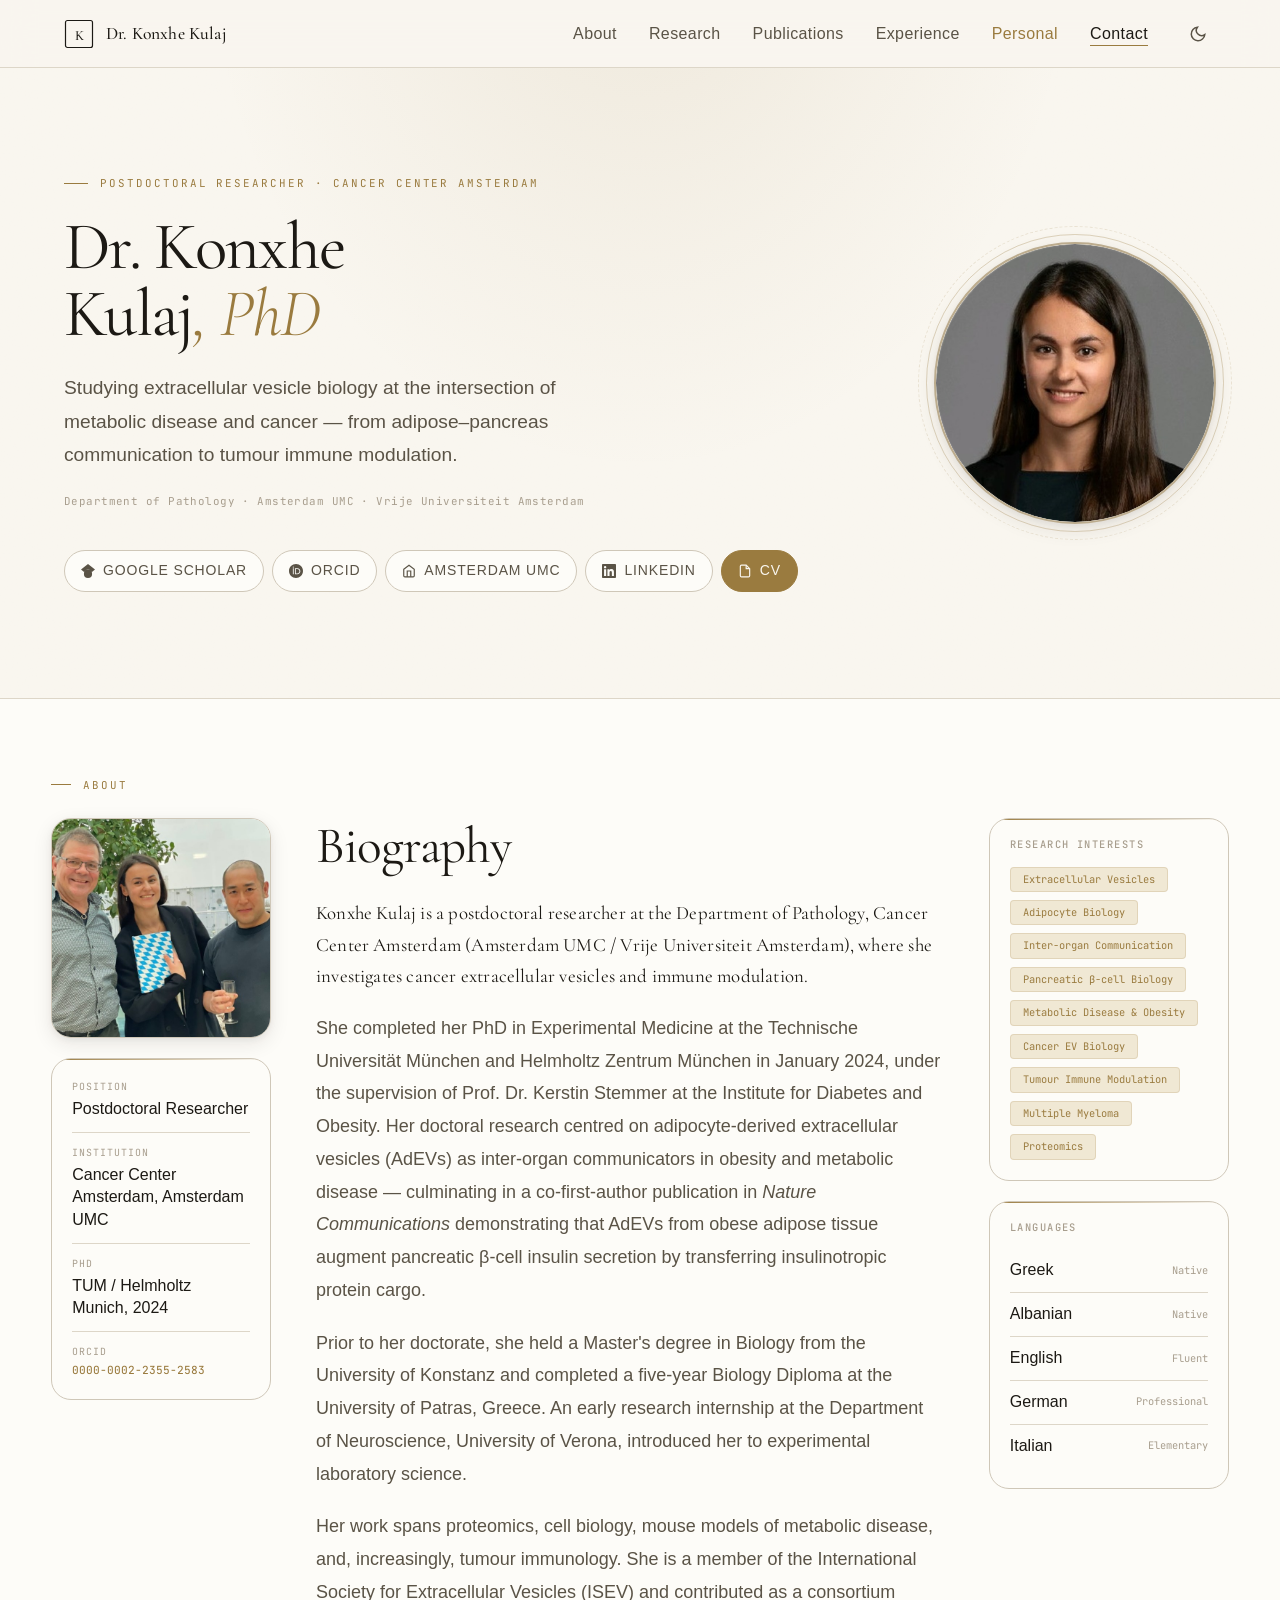
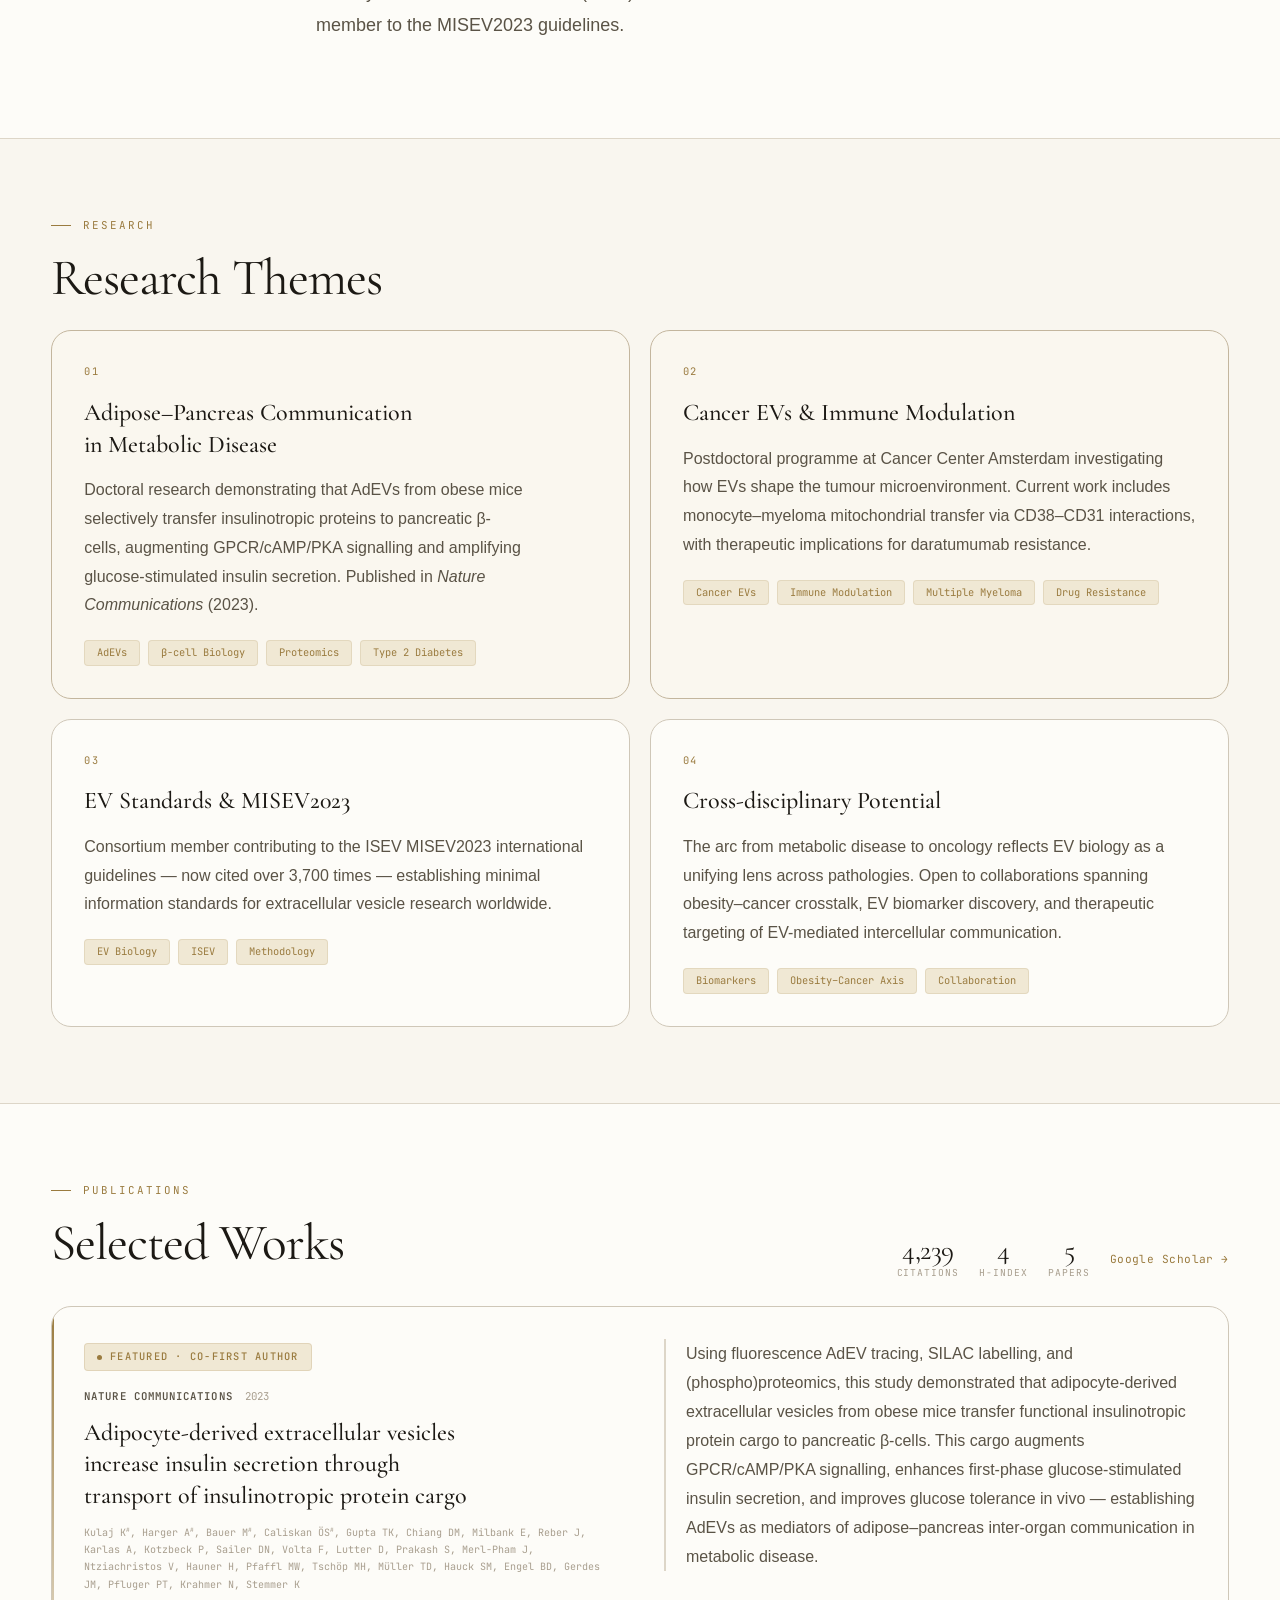
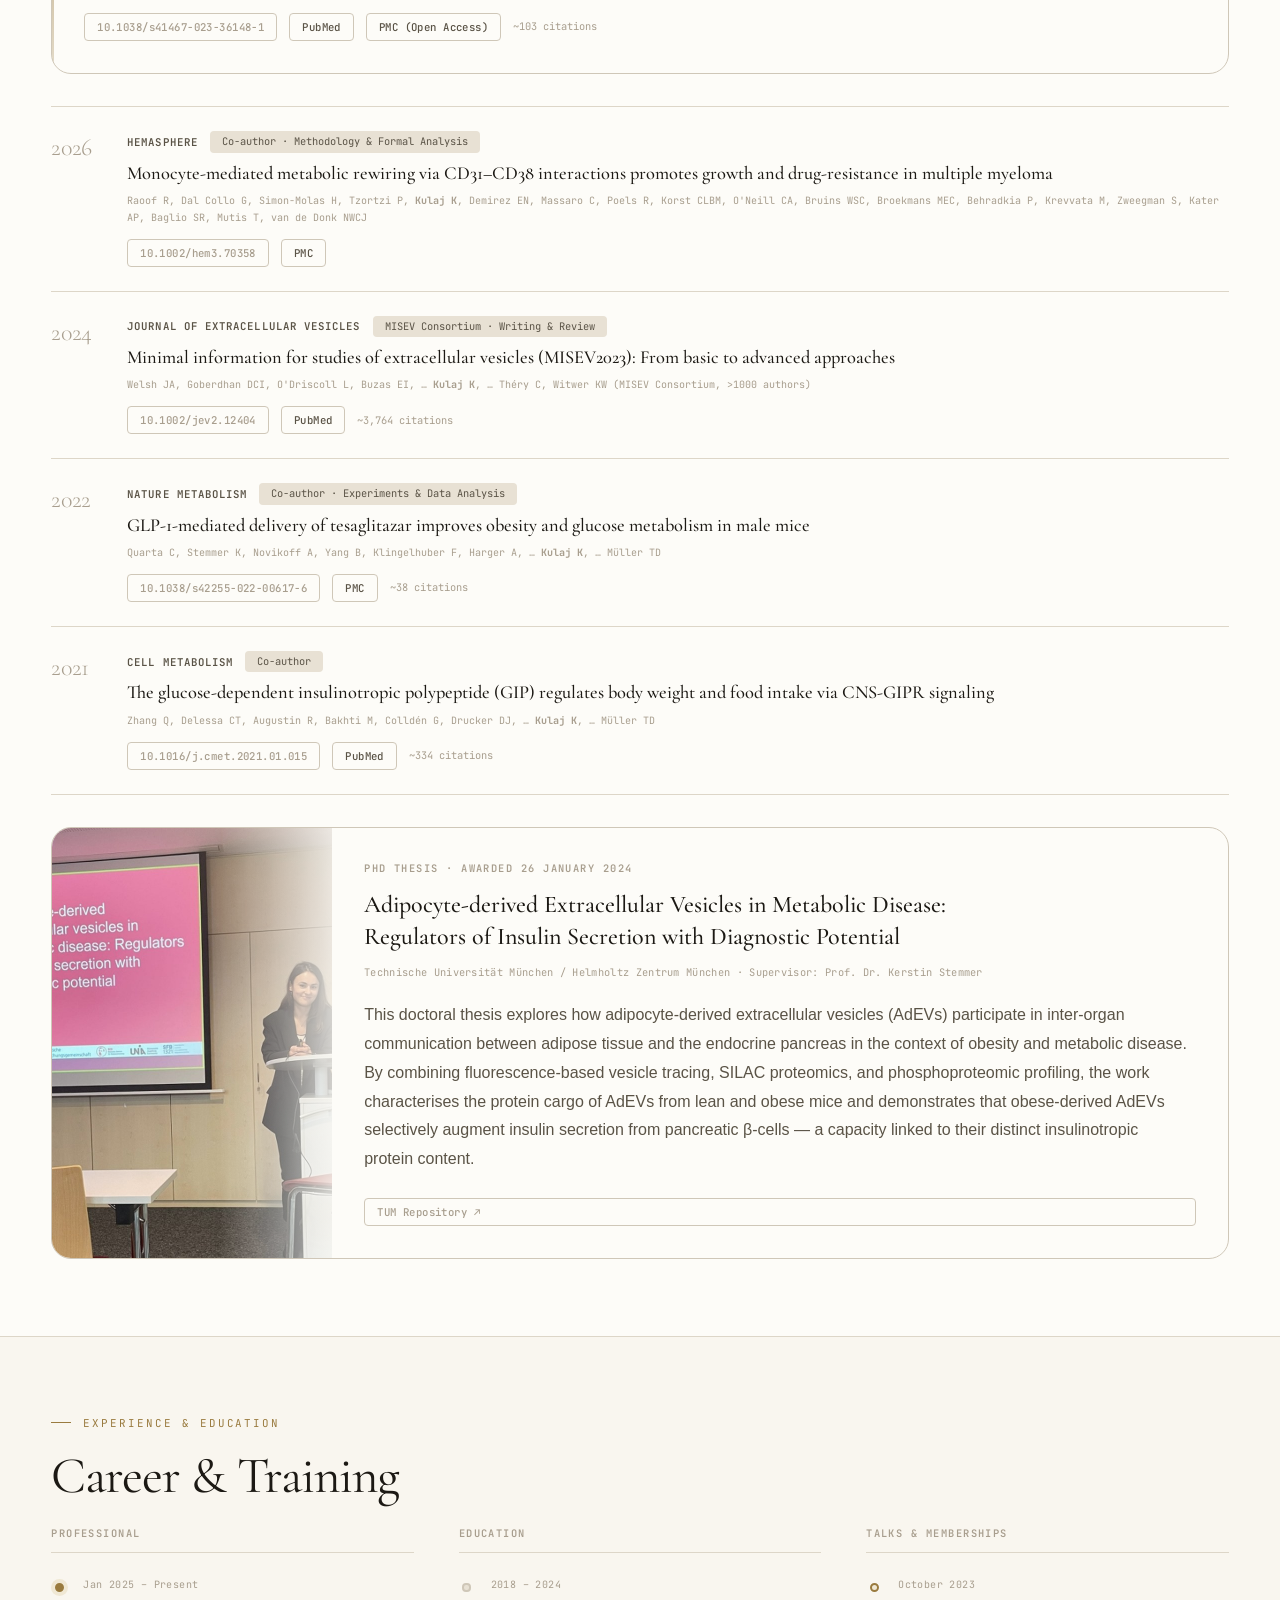
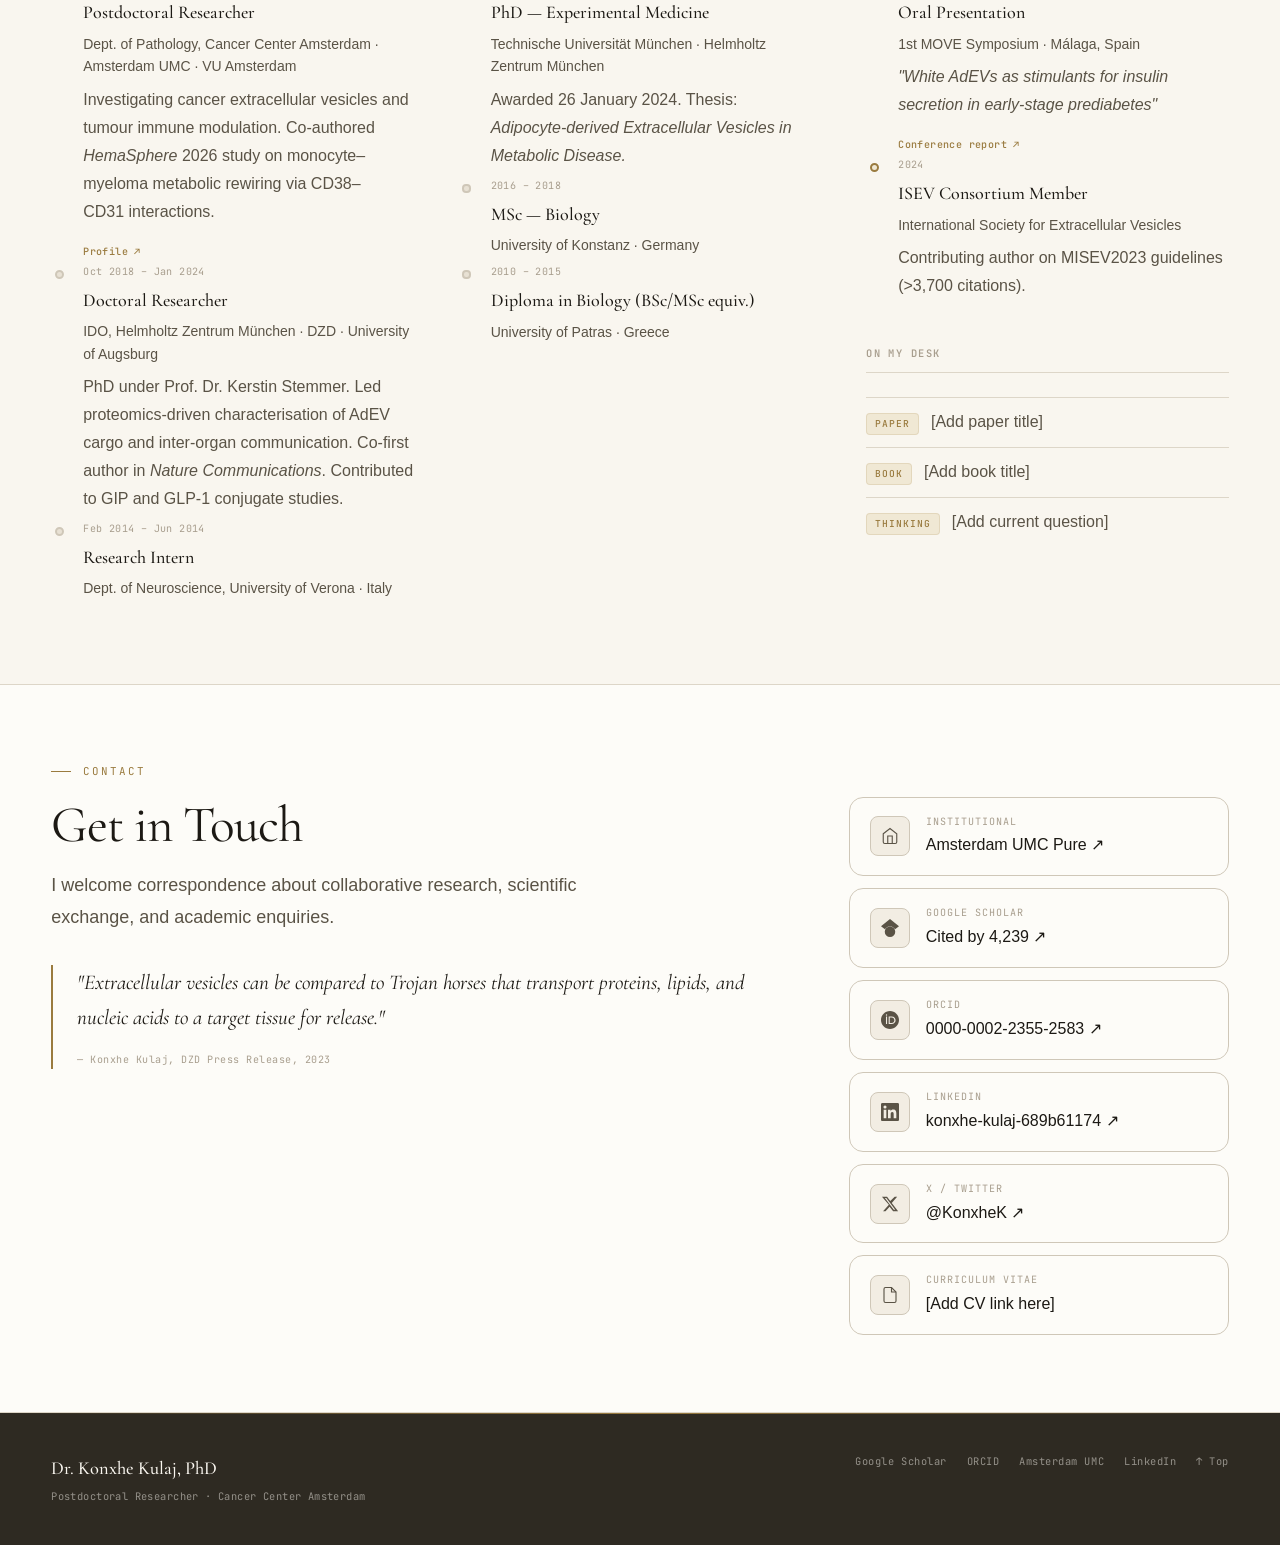
==== index.html @ 5bc97610 "feat: add personal page — photo mosaic, interests, nav link" ====
<!DOCTYPE html>
<html lang="en" data-theme="light">
<head>
  <meta charset="UTF-8" />
  <meta name="viewport" content="width=device-width, initial-scale=1.0" />
  <title>Dr. Konxhe Kulaj, PhD — Postdoctoral Researcher, Cancer Center Amsterdam</title>
  <meta name="description" content="Dr. Konxhe Kulaj is a postdoctoral researcher at Cancer Center Amsterdam (Amsterdam UMC) specialising in extracellular vesicle biology, metabolic disease, and cancer immunology." />
  <meta property="og:title" content="Dr. Konxhe Kulaj, PhD" />
  <meta property="og:description" content="Postdoctoral Researcher at Cancer Center Amsterdam · Extracellular Vesicles · Metabolic Disease · Cancer Immunology" />
  <meta property="og:type" content="website" />
  <meta name="author" content="Konxhe Kulaj" />

  <link rel="preconnect" href="https://fonts.googleapis.com" />
  <link rel="preconnect" href="https://fonts.gstatic.com" crossorigin />
  <link href="https://fonts.googleapis.com/css2?family=Cormorant+Garamond:ital,wght@0,300;0,400;0,500;0,600;1,300;1,400;1,500&family=JetBrains+Mono:wght@300;400;500&display=swap" rel="stylesheet" />
  <link href="https://api.fontshare.com/v2/css?f[]=switzer@300,400,450,500,600&display=swap" rel="stylesheet" />

  <script type="application/ld+json">
  {
    "@context": "https://schema.org",
    "@type": "Person",
    "name": "Konxhe Kulaj",
    "honorificPrefix": "Dr.",
    "honorificSuffix": "PhD",
    "jobTitle": "Postdoctoral Researcher",
    "worksFor": { "@type": "Organization", "name": "Cancer Center Amsterdam, Amsterdam UMC" },
    "alumniOf": [
      {"@type": "EducationalOrganization", "name": "Technische Universität München"},
      {"@type": "EducationalOrganization", "name": "University of Konstanz"},
      {"@type": "EducationalOrganization", "name": "University of Patras"}
    ],
    "sameAs": [
      "https://orcid.org/0000-0002-2355-2583",
      "https://scholar.google.com/citations?user=rQQsSL4AAAAJ",
      "https://www.linkedin.com/in/konxhe-kulaj-689b61174/",
      "https://pure.amsterdamumc.nl/en/persons/konxhe-kulaj/"
    ]
  }
  </script>
  <link rel="stylesheet" href="style.css" />
</head>
<body>

  <!-- NAV -->
  <header class="site-header" id="site-header">
    <div class="header-inner">
      <a href="#top" class="site-logo" aria-label="Dr. Konxhe Kulaj — home">
        <svg width="30" height="30" viewBox="0 0 30 30" fill="none" aria-hidden="true">
          <rect x="1.5" y="1.5" width="27" height="27" rx="2" stroke="currentColor" stroke-width="1.2"/>
          <text x="15" y="21" text-anchor="middle" font-family="Cormorant Garamond,Georgia,serif" font-size="14" font-weight="500" fill="currentColor">K</text>
        </svg>
        <span class="logo-text">Dr. Konxhe Kulaj</span>
      </a>
      <nav class="site-nav" aria-label="Main navigation">
        <ul role="list">
          <li><a href="#about">About</a></li>
          <li><a href="#research">Research</a></li>
          <li><a href="#publications">Publications</a></li>
          <li><a href="#experience">Experience</a></li>
          <li><a href="personal.html" class="nav-personal">Personal</a></li>
          <li><a href="#contact">Contact</a></li>
        </ul>
      </nav>
      <div class="header-actions">
        <button class="theme-toggle" data-theme-toggle aria-label="Switch to dark mode">
          <svg width="17" height="17" viewBox="0 0 24 24" fill="none" stroke="currentColor" stroke-width="2" aria-hidden="true"><path d="M21 12.79A9 9 0 1 1 11.21 3 7 7 0 0 0 21 12.79z"/></svg>
        </button>
        <button class="mobile-menu-toggle" aria-label="Open menu" aria-expanded="false" aria-controls="mobile-nav" id="menu-btn">
          <span></span><span></span><span></span>
        </button>
      </div>
    </div>
    <div class="mobile-nav" id="mobile-nav" hidden>
      <ul role="list">
        <li><a href="#about">About</a></li>
        <li><a href="#research">Research</a></li>
        <li><a href="#publications">Publications</a></li>
        <li><a href="#experience">Experience</a></li>
        <li><a href="personal.html">Personal</a></li>
        <li><a href="#contact">Contact</a></li>
      </ul>
    </div>
  </header>

  <main id="top">

    <!-- ═══ HERO ═══ -->
    <section class="hero" aria-labelledby="hero-name">
      <div class="hero-inner">
        <div class="hero-left">
          <p class="hero-eyebrow">Postdoctoral Researcher · Cancer Center Amsterdam</p>
          <h1 class="hero-name" id="hero-name">Dr. Konxhe<br>Kulaj<span class="hero-phd">, PhD</span></h1>
          <p class="hero-statement">Studying extracellular vesicle biology at the intersection of metabolic disease and cancer — from adipose–pancreas communication to tumour immune modulation.</p>
          <p class="hero-affil">Department of Pathology · Amsterdam UMC · Vrije Universiteit Amsterdam</p>
          <div class="hero-links">
            <a href="https://scholar.google.com/citations?user=rQQsSL4AAAAJ&hl=en" target="_blank" rel="noopener" class="hero-link">
              <svg width="14" height="14" viewBox="0 0 24 24" fill="currentColor" aria-hidden="true"><path d="M5.242 13.769L0 9.5 12 0l12 9.5-5.242 4.269C17.548 11.249 14.978 9.5 12 9.5c-2.977 0-5.548 1.748-6.758 4.269zM12 10a7 7 0 1 0 0 14 7 7 0 0 0 0-14z"/></svg>
              Google Scholar
            </a>
            <a href="https://orcid.org/0000-0002-2355-2583" target="_blank" rel="noopener" class="hero-link">
              <svg width="14" height="14" viewBox="0 0 24 24" fill="currentColor" aria-hidden="true"><path d="M12 0C5.372 0 0 5.372 0 12s5.372 12 12 12 12-5.372 12-12S18.628 0 12 0zM7.369 4.378c.525 0 .947.431.947.947s-.422.947-.947.947a.95.95 0 0 1-.947-.947c0-.525.422-.947.947-.947zm-.722 3.038h1.444v10.041H6.647V7.416zm3.562 0h3.9c3.712 0 5.344 2.653 5.344 5.025 0 2.578-2.016 5.016-5.325 5.016h-3.919V7.416zm1.444 1.303v7.444h2.297c3.272 0 3.872-2.484 3.872-3.722 0-2.016-1.266-3.722-3.872-3.722h-2.297z"/></svg>
              ORCID
            </a>
            <a href="https://pure.amsterdamumc.nl/en/persons/konxhe-kulaj/" target="_blank" rel="noopener" class="hero-link">
              <svg width="14" height="14" viewBox="0 0 24 24" fill="none" stroke="currentColor" stroke-width="2" aria-hidden="true"><path d="M3 9l9-7 9 7v11a2 2 0 0 1-2 2H5a2 2 0 0 1-2-2z"/><polyline points="9,22 9,12 15,12 15,22"/></svg>
              Amsterdam UMC
            </a>
            <a href="https://www.linkedin.com/in/konxhe-kulaj-689b61174/" target="_blank" rel="noopener" class="hero-link">
              <svg width="14" height="14" viewBox="0 0 24 24" fill="currentColor" aria-hidden="true"><path d="M20.447 20.452h-3.554v-5.569c0-1.328-.027-3.037-1.852-3.037-1.853 0-2.136 1.445-2.136 2.939v5.667H9.351V9h3.414v1.561h.046c.477-.9 1.637-1.85 3.37-1.85 3.601 0 4.267 2.37 4.267 5.455v6.286zM5.337 7.433a2.062 2.062 0 0 1-2.063-2.065 2.064 2.064 0 1 1 2.063 2.065zm1.782 13.019H3.555V9h3.564v11.452zM22.225 0H1.771C.792 0 0 .774 0 1.729v20.542C0 23.227.792 24 1.771 24h20.451C23.2 24 24 23.227 24 22.271V1.729C24 .774 23.2 0 22.222 0h.003z"/></svg>
              LinkedIn
            </a>
            <a href="#contact" class="hero-link hero-link--cv">
              <svg width="14" height="14" viewBox="0 0 24 24" fill="none" stroke="currentColor" stroke-width="2" aria-hidden="true"><path d="M14 2H6a2 2 0 0 0-2 2v16a2 2 0 0 0 2 2h12a2 2 0 0 0 2-2V8z"/><polyline points="14,2 14,8 20,8"/></svg>
              CV
            </a>
          </div>
        </div>

        <div class="hero-right" aria-hidden="true">
          <div class="portrait-ring">
            <div class="portrait-circle">
              <img src="portrait-circle.png" alt="Dr. Konxhe Kulaj, PhD" loading="eager" />
            </div>
          </div>
        </div>
      </div>
    </section>

    <!-- ═══ ABOUT ═══ -->
    <section class="section section--alt" id="about" aria-labelledby="about-h">
      <div class="wide-container">
        <div class="section-label">About</div>
        <div class="about-layout">

          <!-- Left: portrait moment + quick facts -->
          <div class="about-aside">
            <figure class="about-photo">
              <img src="photo-celebration.jpg" alt="Dr. Konxhe Kulaj at her PhD defence celebration, TUM, January 2024" loading="lazy" />
              <figcaption>PhD defence · TUM · January 2024</figcaption>
            </figure>
            <div class="quick-facts">
              <div class="qf-row">
                <span class="qf-label">Position</span>
                <span class="qf-val">Postdoctoral Researcher</span>
              </div>
              <div class="qf-row">
                <span class="qf-label">Institution</span>
                <span class="qf-val">Cancer Center Amsterdam, Amsterdam UMC</span>
              </div>
              <div class="qf-row">
                <span class="qf-label">PhD</span>
                <span class="qf-val">TUM / Helmholtz Munich, 2024</span>
              </div>
              <div class="qf-row">
                <span class="qf-label">ORCID</span>
                <a class="qf-val qf-link" href="https://orcid.org/0000-0002-2355-2583" target="_blank" rel="noopener">0000-0002-2355-2583</a>
              </div>
            </div>
          </div>

          <!-- Centre: biography -->
          <div class="about-bio">
            <h2 class="section-title" id="about-h">Biography</h2>
            <p class="about-lead">Konxhe Kulaj is a postdoctoral researcher at the Department of Pathology, Cancer Center Amsterdam (Amsterdam UMC / Vrije Universiteit Amsterdam), where she investigates cancer extracellular vesicles and immune modulation.</p>
            <p>She completed her PhD in Experimental Medicine at the Technische Universität München and Helmholtz Zentrum München in January 2024, under the supervision of Prof. Dr. Kerstin Stemmer at the Institute for Diabetes and Obesity. Her doctoral research centred on adipocyte-derived extracellular vesicles (AdEVs) as inter-organ communicators in obesity and metabolic disease — culminating in a co-first-author publication in <em>Nature Communications</em> demonstrating that AdEVs from obese adipose tissue augment pancreatic β-cell insulin secretion by transferring insulinotropic protein cargo.</p>
            <p>Prior to her doctorate, she held a Master's degree in Biology from the University of Konstanz and completed a five-year Biology Diploma at the University of Patras, Greece. An early research internship at the Department of Neuroscience, University of Verona, introduced her to experimental laboratory science.</p>
            <p>Her work spans proteomics, cell biology, mouse models of metabolic disease, and, increasingly, tumour immunology. She is a member of the International Society for Extracellular Vesicles (ISEV) and contributed as a consortium member to the MISEV2023 guidelines.</p>
          </div>

          <!-- Right: keywords + affiliations -->
          <div class="about-meta">
            <div class="sidebar-card">
              <h3>Research Interests</h3>
              <ul class="keyword-list" role="list">
                <li>Extracellular Vesicles</li>
                <li>Adipocyte Biology</li>
                <li>Inter-organ Communication</li>
                <li>Pancreatic β-cell Biology</li>
                <li>Metabolic Disease &amp; Obesity</li>
                <li>Cancer EV Biology</li>
                <li>Tumour Immune Modulation</li>
                <li>Multiple Myeloma</li>
                <li>Proteomics</li>
              </ul>
            </div>
            <div class="sidebar-card">
              <h3>Languages</h3>
              <ul class="lang-list" role="list">
                <li><span>Greek</span><span class="lang-level">Native</span></li>
                <li><span>Albanian</span><span class="lang-level">Native</span></li>
                <li><span>English</span><span class="lang-level">Fluent</span></li>
                <li><span>German</span><span class="lang-level">Professional</span></li>
                <li><span>Italian</span><span class="lang-level">Elementary</span></li>
              </ul>
            </div>
          </div>

        </div>
      </div>
    </section>

    <!-- ═══ RESEARCH ═══ -->
    <section class="section" id="research" aria-labelledby="research-h">
      <div class="wide-container">
        <div class="section-label">Research</div>
        <h2 class="section-title" id="research-h">Research Themes</h2>
        <div class="research-grid">
          <article class="research-card research-card--featured">
            <div class="research-card__num">01</div>
            <h3 class="research-card__title">Adipose–Pancreas Communication in Metabolic Disease</h3>
            <p class="research-card__body">Doctoral research demonstrating that AdEVs from obese mice selectively transfer insulinotropic proteins to pancreatic β-cells, augmenting GPCR/cAMP/PKA signalling and amplifying glucose-stimulated insulin secretion. Published in <em>Nature Communications</em> (2023).</p>
            <div class="research-card__tags"><span>AdEVs</span><span>β-cell Biology</span><span>Proteomics</span><span>Type 2 Diabetes</span></div>
          </article>
          <article class="research-card research-card--featured">
            <div class="research-card__num">02</div>
            <h3 class="research-card__title">Cancer EVs &amp; Immune Modulation</h3>
            <p class="research-card__body">Postdoctoral programme at Cancer Center Amsterdam investigating how EVs shape the tumour microenvironment. Current work includes monocyte–myeloma mitochondrial transfer via CD38–CD31 interactions, with therapeutic implications for daratumumab resistance.</p>
            <div class="research-card__tags"><span>Cancer EVs</span><span>Immune Modulation</span><span>Multiple Myeloma</span><span>Drug Resistance</span></div>
          </article>
          <article class="research-card">
            <div class="research-card__num">03</div>
            <h3 class="research-card__title">EV Standards &amp; MISEV2023</h3>
            <p class="research-card__body">Consortium member contributing to the ISEV MISEV2023 international guidelines — now cited over 3,700 times — establishing minimal information standards for extracellular vesicle research worldwide.</p>
            <div class="research-card__tags"><span>EV Biology</span><span>ISEV</span><span>Methodology</span></div>
          </article>
          <article class="research-card">
            <div class="research-card__num">04</div>
            <h3 class="research-card__title">Cross-disciplinary Potential</h3>
            <p class="research-card__body">The arc from metabolic disease to oncology reflects EV biology as a unifying lens across pathologies. Open to collaborations spanning obesity–cancer crosstalk, EV biomarker discovery, and therapeutic targeting of EV-mediated intercellular communication.</p>
            <div class="research-card__tags"><span>Biomarkers</span><span>Obesity–Cancer Axis</span><span>Collaboration</span></div>
          </article>
        </div>
      </div>
    </section>

    <!-- ═══ PUBLICATIONS ═══ -->
    <section class="section section--alt" id="publications" aria-labelledby="pub-h">
      <div class="wide-container">
        <div class="section-label">Publications</div>
        <div class="pub-header">
          <h2 class="section-title" id="pub-h">Selected Works</h2>
          <div class="pub-metrics-inline">
            <div class="pmi"><span class="pmi-num">4,239</span><span class="pmi-label">Citations</span></div>
            <div class="pmi"><span class="pmi-num">4</span><span class="pmi-label">h-index</span></div>
            <div class="pmi"><span class="pmi-num">5</span><span class="pmi-label">Papers</span></div>
            <a href="https://scholar.google.com/citations?user=rQQsSL4AAAAJ&hl=en" target="_blank" rel="noopener" class="pmi-link">Google Scholar →</a>
          </div>
        </div>

        <!-- Featured -->
        <div class="pub-featured">
          <div class="pub-featured__left">
            <div class="pub-featured__badge">Featured · Co-first Author</div>
            <div class="pub-featured__meta"><span class="pub-journal">Nature Communications</span><span class="pub-year">2023</span></div>
            <h3 class="pub-featured__title">Adipocyte-derived extracellular vesicles increase insulin secretion through transport of insulinotropic protein cargo</h3>
            <p class="pub-featured__authors">Kulaj K<sup>#</sup>, Harger A<sup>#</sup>, Bauer M<sup>#</sup>, Caliskan ÖS<sup>#</sup>, Gupta TK, Chiang DM, Milbank E, Reber J, Karlas A, Kotzbeck P, Sailer DN, Volta F, Lutter D, Prakash S, Merl-Pham J, Ntziachristos V, Hauner H, Pfaffl MW, Tschöp MH, Müller TD, Hauck SM, Engel BD, Gerdes JM, Pfluger PT, Krahmer N, Stemmer K</p>
            <div class="pub-featured__links">
              <a href="https://doi.org/10.1038/s41467-023-36148-1" target="_blank" rel="noopener" class="pub-link pub-link--doi">10.1038/s41467-023-36148-1</a>
              <a href="https://pubmed.ncbi.nlm.nih.gov/36759608/" target="_blank" rel="noopener" class="pub-link">PubMed</a>
              <a href="https://pmc.ncbi.nlm.nih.gov/articles/PMC9911726/" target="_blank" rel="noopener" class="pub-link">PMC (Open Access)</a>
              <span class="pub-cite">~103 citations</span>
            </div>
          </div>
          <div class="pub-featured__right">
            <p class="pub-featured__abstract">Using fluorescence AdEV tracing, SILAC labelling, and (phospho)proteomics, this study demonstrated that adipocyte-derived extracellular vesicles from obese mice transfer functional insulinotropic protein cargo to pancreatic β-cells. This cargo augments GPCR/cAMP/PKA signalling, enhances first-phase glucose-stimulated insulin secretion, and improves glucose tolerance in vivo — establishing AdEVs as mediators of adipose–pancreas inter-organ communication in metabolic disease.</p>
          </div>
        </div>

        <!-- Publication list — compact 2-col table style -->
        <div class="pub-table">

          <div class="pub-row">
            <div class="pub-row__year">2026</div>
            <div class="pub-row__body">
              <div class="pub-row__meta"><span class="pub-journal">HemaSphere</span><span class="pub-role">Co-author · Methodology &amp; Formal Analysis</span></div>
              <h4 class="pub-row__title">Monocyte-mediated metabolic rewiring via CD31–CD38 interactions promotes growth and drug-resistance in multiple myeloma</h4>
              <p class="pub-row__authors">Raoof R, Dal Collo G, Simon-Molas H, Tzortzi P, <strong>Kulaj K</strong>, Demirez EN, Massaro C, Poels R, Korst CLBM, O'Neill CA, Bruins WSC, Broekmans MEC, Behradkia P, Krevvata M, Zweegman S, Kater AP, Baglio SR, Mutis T, van de Donk NWCJ</p>
              <div class="pub-row__links">
                <a href="https://doi.org/10.1002/hem3.70358" target="_blank" rel="noopener" class="pub-link pub-link--doi">10.1002/hem3.70358</a>
                <a href="https://pmc.ncbi.nlm.nih.gov/articles/PMC13084703/" target="_blank" rel="noopener" class="pub-link">PMC</a>
              </div>
            </div>
          </div>

          <div class="pub-row">
            <div class="pub-row__year">2024</div>
            <div class="pub-row__body">
              <div class="pub-row__meta"><span class="pub-journal">Journal of Extracellular Vesicles</span><span class="pub-role">MISEV Consortium · Writing &amp; Review</span></div>
              <h4 class="pub-row__title">Minimal information for studies of extracellular vesicles (MISEV2023): From basic to advanced approaches</h4>
              <p class="pub-row__authors">Welsh JA, Goberdhan DCI, O'Driscoll L, Buzas EI, … <strong>Kulaj K</strong>, … Théry C, Witwer KW (MISEV Consortium, >1000 authors)</p>
              <div class="pub-row__links">
                <a href="https://doi.org/10.1002/jev2.12404" target="_blank" rel="noopener" class="pub-link pub-link--doi">10.1002/jev2.12404</a>
                <a href="https://pubmed.ncbi.nlm.nih.gov/38326288/" target="_blank" rel="noopener" class="pub-link">PubMed</a>
                <span class="pub-cite">~3,764 citations</span>
              </div>
            </div>
          </div>

          <div class="pub-row">
            <div class="pub-row__year">2022</div>
            <div class="pub-row__body">
              <div class="pub-row__meta"><span class="pub-journal">Nature Metabolism</span><span class="pub-role">Co-author · Experiments &amp; Data Analysis</span></div>
              <h4 class="pub-row__title">GLP-1-mediated delivery of tesaglitazar improves obesity and glucose metabolism in male mice</h4>
              <p class="pub-row__authors">Quarta C, Stemmer K, Novikoff A, Yang B, Klingelhuber F, Harger A, … <strong>Kulaj K</strong>, … Müller TD</p>
              <div class="pub-row__links">
                <a href="https://doi.org/10.1038/s42255-022-00617-6" target="_blank" rel="noopener" class="pub-link pub-link--doi">10.1038/s42255-022-00617-6</a>
                <a href="https://pmc.ncbi.nlm.nih.gov/articles/PMC9398908/" target="_blank" rel="noopener" class="pub-link">PMC</a>
                <span class="pub-cite">~38 citations</span>
              </div>
            </div>
          </div>

          <div class="pub-row">
            <div class="pub-row__year">2021</div>
            <div class="pub-row__body">
              <div class="pub-row__meta"><span class="pub-journal">Cell Metabolism</span><span class="pub-role">Co-author</span></div>
              <h4 class="pub-row__title">The glucose-dependent insulinotropic polypeptide (GIP) regulates body weight and food intake via CNS-GIPR signaling</h4>
              <p class="pub-row__authors">Zhang Q, Delessa CT, Augustin R, Bakhti M, Colldén G, Drucker DJ, … <strong>Kulaj K</strong>, … Müller TD</p>
              <div class="pub-row__links">
                <a href="https://doi.org/10.1016/j.cmet.2021.01.015" target="_blank" rel="noopener" class="pub-link pub-link--doi">10.1016/j.cmet.2021.01.015</a>
                <a href="https://pubmed.ncbi.nlm.nih.gov/33571454/" target="_blank" rel="noopener" class="pub-link">PubMed</a>
                <span class="pub-cite">~334 citations</span>
              </div>
            </div>
          </div>

        </div>

        <!-- Thesis — 2-col with defence photo -->
        <div class="thesis-block" id="thesis">
          <div class="thesis-block__image">
            <img src="photo-defence.jpg" alt="Dr. Konxhe Kulaj presenting her PhD defence at TUM, January 26 2024" loading="lazy" />
          </div>
          <div class="thesis-block__content">
            <div class="thesis-block__label">PhD Thesis · Awarded 26 January 2024</div>
            <h3 class="thesis-block__title">Adipocyte-derived Extracellular Vesicles in Metabolic Disease: Regulators of Insulin Secretion with Diagnostic Potential</h3>
            <p class="thesis-block__meta-line">Technische Universität München / Helmholtz Zentrum München · Supervisor: Prof. Dr. Kerstin Stemmer</p>
            <p class="thesis-block__abstract">This doctoral thesis explores how adipocyte-derived extracellular vesicles (AdEVs) participate in inter-organ communication between adipose tissue and the endocrine pancreas in the context of obesity and metabolic disease. By combining fluorescence-based vesicle tracing, SILAC proteomics, and phosphoproteomic profiling, the work characterises the protein cargo of AdEVs from lean and obese mice and demonstrates that obese-derived AdEVs selectively augment insulin secretion from pancreatic β-cells — a capacity linked to their distinct insulinotropic protein content.</p>
            <a href="https://mediatum.ub.tum.de/1718985" target="_blank" rel="noopener" class="pub-link pub-link--doi">TUM Repository ↗</a>
          </div>
        </div>

      </div>
    </section>

    <!-- ═══ EXPERIENCE ═══ -->
    <section class="section" id="experience" aria-labelledby="exp-h">
      <div class="wide-container">
        <div class="section-label">Experience &amp; Education</div>
        <h2 class="section-title" id="exp-h">Career &amp; Training</h2>

        <div class="exp-grid">

          <!-- Experience column -->
          <div class="exp-col">
            <h3 class="exp-col__heading">Professional</h3>
            <div class="timeline">
              <article class="timeline-item timeline-item--current">
                <div class="tl-marker"></div>
                <div class="tl-body">
                  <div class="tl-period">Jan 2025 – Present</div>
                  <h4 class="tl-role">Postdoctoral Researcher</h4>
                  <p class="tl-org">Dept. of Pathology, Cancer Center Amsterdam · Amsterdam UMC · VU Amsterdam</p>
                  <p class="tl-desc">Investigating cancer extracellular vesicles and tumour immune modulation. Co-authored <em>HemaSphere</em> 2026 study on monocyte–myeloma metabolic rewiring via CD38–CD31 interactions.</p>
                  <a href="https://pure.amsterdamumc.nl/en/persons/konxhe-kulaj/" target="_blank" rel="noopener" class="tl-link">Profile ↗</a>
                </div>
              </article>
              <article class="timeline-item">
                <div class="tl-marker"></div>
                <div class="tl-body">
                  <div class="tl-period">Oct 2018 – Jan 2024</div>
                  <h4 class="tl-role">Doctoral Researcher</h4>
                  <p class="tl-org">IDO, Helmholtz Zentrum München · DZD · University of Augsburg</p>
                  <p class="tl-desc">PhD under Prof. Dr. Kerstin Stemmer. Led proteomics-driven characterisation of AdEV cargo and inter-organ communication. Co-first author in <em>Nature Communications</em>. Contributed to GIP and GLP-1 conjugate studies.</p>
                </div>
              </article>
              <article class="timeline-item">
                <div class="tl-marker"></div>
                <div class="tl-body">
                  <div class="tl-period">Feb 2014 – Jun 2014</div>
                  <h4 class="tl-role">Research Intern</h4>
                  <p class="tl-org">Dept. of Neuroscience, University of Verona · Italy</p>
                </div>
              </article>
            </div>
          </div>

          <!-- Education column -->
          <div class="exp-col">
            <h3 class="exp-col__heading">Education</h3>
            <div class="timeline">
              <article class="timeline-item">
                <div class="tl-marker tl-marker--edu"></div>
                <div class="tl-body">
                  <div class="tl-period">2018 – 2024</div>
                  <h4 class="tl-role">PhD — Experimental Medicine</h4>
                  <p class="tl-org">Technische Universität München · Helmholtz Zentrum München</p>
                  <p class="tl-desc">Awarded 26 January 2024. Thesis: <em>Adipocyte-derived Extracellular Vesicles in Metabolic Disease.</em></p>
                </div>
              </article>
              <article class="timeline-item">
                <div class="tl-marker tl-marker--edu"></div>
                <div class="tl-body">
                  <div class="tl-period">2016 – 2018</div>
                  <h4 class="tl-role">MSc — Biology</h4>
                  <p class="tl-org">University of Konstanz · Germany</p>
                </div>
              </article>
              <article class="timeline-item">
                <div class="tl-marker tl-marker--edu"></div>
                <div class="tl-body">
                  <div class="tl-period">2010 – 2015</div>
                  <h4 class="tl-role">Diploma in Biology (BSc/MSc equiv.)</h4>
                  <p class="tl-org">University of Patras · Greece</p>
                </div>
              </article>
            </div>
          </div>

          <!-- Conferences + memberships -->
          <div class="exp-col">
            <h3 class="exp-col__heading">Talks &amp; Memberships</h3>
            <div class="timeline">
              <article class="timeline-item">
                <div class="tl-marker tl-marker--conf"></div>
                <div class="tl-body">
                  <div class="tl-period">October 2023</div>
                  <h4 class="tl-role">Oral Presentation</h4>
                  <p class="tl-org">1st MOVE Symposium · Málaga, Spain</p>
                  <p class="tl-desc"><em>"White AdEVs as stimulants for insulin secretion in early-stage prediabetes"</em></p>
                  <a href="https://www.oaepublish.com/articles/evcna.2024.09" target="_blank" rel="noopener" class="tl-link">Conference report ↗</a>
                </div>
              </article>
              <article class="timeline-item">
                <div class="tl-marker tl-marker--conf"></div>
                <div class="tl-body">
                  <div class="tl-period">2024</div>
                  <h4 class="tl-role">ISEV Consortium Member</h4>
                  <p class="tl-org">International Society for Extracellular Vesicles</p>
                  <p class="tl-desc">Contributing author on MISEV2023 guidelines (>3,700 citations).</p>
                </div>
              </article>
            </div>

            <h3 class="exp-col__heading" style="margin-top:var(--space-10)">On My Desk</h3>
            <!-- EDITABLE: update these freely -->
            <div class="reading-stack">
              <div class="reading-row"><span class="reading-tag">Paper</span><span class="reading-title">[Add paper title]</span></div>
              <div class="reading-row"><span class="reading-tag">Book</span><span class="reading-title">[Add book title]</span></div>
              <div class="reading-row"><span class="reading-tag">Thinking</span><span class="reading-title">[Add current question]</span></div>
            </div>
            <!-- END EDITABLE -->
          </div>

        </div>
      </div>
    </section>

    <!-- ═══ CONTACT ═══ -->
    <section class="section section--alt" id="contact" aria-labelledby="contact-h">
      <div class="wide-container">
        <div class="section-label">Contact</div>
        <div class="contact-layout">

          <div class="contact-left">
            <h2 class="section-title" id="contact-h">Get in Touch</h2>
            <p class="contact-intro">I welcome correspondence about collaborative research, scientific exchange, and academic enquiries.</p>
            <blockquote class="contact-quote">
              "Extracellular vesicles can be compared to Trojan horses that transport proteins, lipids, and nucleic acids to a target tissue for release."
              <cite>— Konxhe Kulaj, DZD Press Release, 2023</cite>
            </blockquote>
          </div>

          <div class="contact-links">
            <a href="https://pure.amsterdamumc.nl/en/persons/konxhe-kulaj/" target="_blank" rel="noopener" class="contact-item">
              <div class="contact-item__icon"><svg width="18" height="18" viewBox="0 0 24 24" fill="none" stroke="currentColor" stroke-width="1.5" aria-hidden="true"><path d="M3 9l9-7 9 7v11a2 2 0 0 1-2 2H5a2 2 0 0 1-2-2z"/><polyline points="9,22 9,12 15,12 15,22"/></svg></div>
              <div class="contact-item__body"><span class="contact-item__label">Institutional</span><span class="contact-item__val">Amsterdam UMC Pure ↗</span></div>
            </a>
            <a href="https://scholar.google.com/citations?user=rQQsSL4AAAAJ&hl=en" target="_blank" rel="noopener" class="contact-item">
              <div class="contact-item__icon"><svg width="18" height="18" viewBox="0 0 24 24" fill="currentColor" aria-hidden="true"><path d="M5.242 13.769L0 9.5 12 0l12 9.5-5.242 4.269C17.548 11.249 14.978 9.5 12 9.5c-2.977 0-5.548 1.748-6.758 4.269zM12 10a7 7 0 1 0 0 14 7 7 0 0 0 0-14z"/></svg></div>
              <div class="contact-item__body"><span class="contact-item__label">Google Scholar</span><span class="contact-item__val">Cited by 4,239 ↗</span></div>
            </a>
            <a href="https://orcid.org/0000-0002-2355-2583" target="_blank" rel="noopener" class="contact-item">
              <div class="contact-item__icon"><svg width="18" height="18" viewBox="0 0 24 24" fill="currentColor" aria-hidden="true"><path d="M12 0C5.372 0 0 5.372 0 12s5.372 12 12 12 12-5.372 12-12S18.628 0 12 0zM7.369 4.378c.525 0 .947.431.947.947s-.422.947-.947.947a.95.95 0 0 1-.947-.947c0-.525.422-.947.947-.947zm-.722 3.038h1.444v10.041H6.647V7.416zm3.562 0h3.9c3.712 0 5.344 2.653 5.344 5.025 0 2.578-2.016 5.016-5.325 5.016h-3.919V7.416zm1.444 1.303v7.444h2.297c3.272 0 3.872-2.484 3.872-3.722 0-2.016-1.266-3.722-3.872-3.722h-2.297z"/></svg></div>
              <div class="contact-item__body"><span class="contact-item__label">ORCID</span><span class="contact-item__val">0000-0002-2355-2583 ↗</span></div>
            </a>
            <a href="https://www.linkedin.com/in/konxhe-kulaj-689b61174/" target="_blank" rel="noopener" class="contact-item">
              <div class="contact-item__icon"><svg width="18" height="18" viewBox="0 0 24 24" fill="currentColor" aria-hidden="true"><path d="M20.447 20.452h-3.554v-5.569c0-1.328-.027-3.037-1.852-3.037-1.853 0-2.136 1.445-2.136 2.939v5.667H9.351V9h3.414v1.561h.046c.477-.9 1.637-1.85 3.37-1.85 3.601 0 4.267 2.37 4.267 5.455v6.286zM5.337 7.433a2.062 2.062 0 0 1-2.063-2.065 2.064 2.064 0 1 1 2.063 2.065zm1.782 13.019H3.555V9h3.564v11.452zM22.225 0H1.771C.792 0 0 .774 0 1.729v20.542C0 23.227.792 24 1.771 24h20.451C23.2 24 24 23.227 24 22.271V1.729C24 .774 23.2 0 22.222 0h.003z"/></svg></div>
              <div class="contact-item__body"><span class="contact-item__label">LinkedIn</span><span class="contact-item__val">konxhe-kulaj-689b61174 ↗</span></div>
            </a>
            <a href="https://x.com/KonxheK" target="_blank" rel="noopener" class="contact-item">
              <div class="contact-item__icon"><svg width="18" height="18" viewBox="0 0 24 24" fill="currentColor" aria-hidden="true"><path d="M18.244 2.25h3.308l-7.227 8.26 8.502 11.24H16.17l-4.714-6.231-5.401 6.231H2.744l7.737-8.835L1.254 2.25H8.08l4.259 5.631zm-1.161 17.52h1.833L7.084 4.126H5.117z"/></svg></div>
              <div class="contact-item__body"><span class="contact-item__label">X / Twitter</span><span class="contact-item__val">@KonxheK ↗</span></div>
            </a>
            <!-- EDIT: replace href="#" with CV PDF URL -->
            <div class="contact-item contact-item--cv">
              <div class="contact-item__icon"><svg width="18" height="18" viewBox="0 0 24 24" fill="none" stroke="currentColor" stroke-width="1.5" aria-hidden="true"><path d="M14 2H6a2 2 0 0 0-2 2v16a2 2 0 0 0 2 2h12a2 2 0 0 0 2-2V8z"/><polyline points="14,2 14,8 20,8"/></svg></div>
              <div class="contact-item__body"><span class="contact-item__label">Curriculum Vitae</span><a href="#" class="contact-item__val">[Add CV link here]</a></div>
            </div>
          </div>

        </div>
      </div>
    </section>

  </main>

  <footer class="site-footer">
    <div class="footer-inner wide-container">
      <div class="footer-left">
        <p class="footer-name">Dr. Konxhe Kulaj, PhD</p>
        <p class="footer-role">Postdoctoral Researcher · Cancer Center Amsterdam</p>
      </div>
      <nav class="footer-nav" aria-label="Footer navigation">
        <a href="https://scholar.google.com/citations?user=rQQsSL4AAAAJ&hl=en" target="_blank" rel="noopener">Google Scholar</a>
        <a href="https://orcid.org/0000-0002-2355-2583" target="_blank" rel="noopener">ORCID</a>
        <a href="https://pure.amsterdamumc.nl/en/persons/konxhe-kulaj/" target="_blank" rel="noopener">Amsterdam UMC</a>
        <a href="https://www.linkedin.com/in/konxhe-kulaj-689b61174/" target="_blank" rel="noopener">LinkedIn</a>
        <a href="#top">↑ Top</a>
      </nav>
    </div>
  </footer>

  <script src="main.js"></script>
</body>
</html>
---- style.css ----
/* ═══════════════════════════════════════════════
   DR. KONXHE KULAJ — QUIET LUXURY · LANDSCAPE EDITION
   Palette: warm parchment · deep charcoal · brushed gold
   Fonts:   Cormorant Garamond (display) · Switzer (body) · JetBrains Mono (meta)
   Layout:  Wide containers, 3-col About, compact pub table, 3-col Experience
═══════════════════════════════════════════════ */

/* ─── TOKENS ─────────────────────────────────── */
:root,
[data-theme='light'] {
  /* Surfaces */
  --color-bg:               #f9f6ef;
  --color-surface:          #fdfcf8;
  --color-surface-2:        #ffffff;
  --color-surface-offset:   #f2ede3;
  --color-surface-dynamic:  #e8e1d4;
  --color-divider:          #ddd6c8;
  --color-border:           #cfc7b8;

  /* Text */
  --color-text:             #1c1914;
  --color-text-muted:       #5a5346;
  --color-text-faint:       #a89e8e;
  --color-text-inverse:     #f9f6ef;

  /* Gold accent */
  --color-primary:          #9a7b3f;
  --color-primary-hover:    #7d6230;
  --color-primary-active:   #5e4920;
  --color-primary-highlight:#f0e8d4;
  --color-primary-subtle:   #f7f1e4;

  --color-ink:              #1c1914;
  --color-ink-soft:         #2e2a22;

  /* Shadows — warm-toned */
  --shadow-xs: 0 1px 2px rgba(28,25,20,0.05);
  --shadow-sm: 0 2px 6px rgba(28,25,20,0.07), 0 1px 2px rgba(28,25,20,0.04);
  --shadow-md: 0 6px 20px rgba(28,25,20,0.09), 0 2px 6px rgba(28,25,20,0.05);
  --shadow-lg: 0 20px 56px rgba(28,25,20,0.11), 0 4px 12px rgba(28,25,20,0.06);

  /* Radii */
  --radius-sm:  0.25rem;
  --radius-md:  0.5rem;
  --radius-lg:  0.875rem;
  --radius-xl:  1.25rem;
  --radius-2xl: 2rem;
  --radius-full:9999px;

  /* Type scale */
  --text-xs:   clamp(0.75rem,  0.7rem  + 0.25vw, 0.875rem);
  --text-sm:   clamp(0.875rem, 0.8rem  + 0.35vw, 1rem);
  --text-base: clamp(1rem,     0.95rem + 0.25vw, 1.125rem);
  --text-lg:   clamp(1.125rem, 1rem    + 0.75vw, 1.5rem);
  --text-xl:   clamp(1.5rem,   1.2rem  + 1.25vw, 2.25rem);
  --text-2xl:  clamp(2rem,     1.2rem  + 2.5vw,  3.5rem);
  --text-3xl:  clamp(2.5rem,   1rem    + 4vw,    5.5rem);

  /* Spacing */
  --space-1: .25rem; --space-2: .5rem;  --space-3: .75rem;
  --space-4: 1rem;   --space-5: 1.25rem;--space-6: 1.5rem;
  --space-8: 2rem;   --space-10:2.5rem; --space-12:3rem;
  --space-16:4rem;   --space-20:5rem;   --space-24:6rem;

  /* Widths */
  --w-narrow:  680px;
  --w-default: 960px;
  --w-wide:    1280px;

  /* Fonts */
  --font-display: 'Cormorant Garamond', 'Georgia', serif;
  --font-body:    'Switzer', 'Helvetica Neue', sans-serif;
  --font-mono:    'JetBrains Mono', 'Courier New', monospace;

  /* Transitions */
  --t:      200ms cubic-bezier(0.16,1,0.3,1);
  --t-slow: 420ms cubic-bezier(0.16,1,0.3,1);

  --header-h: 68px;
}

/* DARK MODE */
[data-theme='dark'] {
  --color-bg:               #110f0b;
  --color-surface:          #19160f;
  --color-surface-2:        #201c14;
  --color-surface-offset:   #171410;
  --color-surface-dynamic:  #2a2519;
  --color-divider:          #2e2820;
  --color-border:           #3d3628;
  --color-text:             #e8e0d0;
  --color-text-muted:       #9a9080;
  --color-text-faint:       #4a4438;
  --color-text-inverse:     #110f0b;
  --color-primary:          #d4a84b;
  --color-primary-hover:    #c4973a;
  --color-primary-active:   #a87c28;
  --color-primary-highlight:#2a2011;
  --color-primary-subtle:   #221a0d;
  --color-ink:              #e8e0d0;
  --color-ink-soft:         #c8bfac;
  --shadow-xs: 0 1px 2px rgba(0,0,0,0.35);
  --shadow-sm: 0 2px 6px rgba(0,0,0,0.4);
  --shadow-md: 0 6px 20px rgba(0,0,0,0.5);
  --shadow-lg: 0 20px 56px rgba(0,0,0,0.6);
}

@media (prefers-color-scheme: dark) {
  :root:not([data-theme]) {
    --color-bg:#110f0b; --color-surface:#19160f; --color-surface-2:#201c14;
    --color-surface-offset:#171410; --color-surface-dynamic:#2a2519;
    --color-divider:#2e2820; --color-border:#3d3628;
    --color-text:#e8e0d0; --color-text-muted:#9a9080; --color-text-faint:#4a4438;
    --color-text-inverse:#110f0b;
    --color-primary:#d4a84b; --color-primary-hover:#c4973a;
    --color-primary-active:#a87c28; --color-primary-highlight:#2a2011;
    --color-primary-subtle:#221a0d;
  }
}

/* ─── RESET ───────────────────────────────────── */
*,*::before,*::after{box-sizing:border-box;margin:0;padding:0;}

html{
  scroll-behavior:smooth;
  scroll-padding-top:calc(var(--header-h) + var(--space-6));
  -webkit-font-smoothing:antialiased;
  -moz-osx-font-smoothing:grayscale;
  text-rendering:optimizeLegibility;
}

body{
  min-height:100dvh;
  background:var(--color-bg);
  color:var(--color-text);
  font-family:var(--font-body);
  font-size:var(--text-base);
  line-height:1.68;
  transition:background var(--t),color var(--t);
}

img,svg{display:block;max-width:100%;height:auto;}
ul[role='list'],ol[role='list']{list-style:none;}
h1,h2,h3,h4,h5{
  font-family:var(--font-display);
  text-wrap:balance;
  line-height:1.1;
  font-weight:400;
}
p,li,figcaption{text-wrap:pretty;}
a{color:var(--color-primary);text-decoration:none;transition:color var(--t);}
a:hover{color:var(--color-primary-hover);}
a:focus-visible{outline:2px solid var(--color-primary);outline-offset:3px;border-radius:var(--radius-sm);}
::selection{background:color-mix(in oklab,var(--color-primary) 18%,transparent);color:var(--color-text);}

@media(prefers-reduced-motion:reduce){
  *,*::before,*::after{animation-duration:.01ms!important;transition-duration:.01ms!important;scroll-behavior:auto!important;}
}

/* ─── LAYOUT CONTAINERS ───────────────────────── */
/* Narrow default container — still used internally */
.container{
  width:100%;max-width:var(--w-default);
  margin-inline:auto;
  padding-inline:clamp(var(--space-6),5vw,var(--space-16));
}
.container--narrow{max-width:var(--w-narrow);}
.container--wide{max-width:var(--w-wide);}

/* Wide container — used by all landscape sections */
.wide-container{
  width:100%;max-width:var(--w-wide);
  margin-inline:auto;
  padding-inline:clamp(var(--space-6),4vw,var(--space-16));
}

/* ─── SECTION ─────────────────────────────────── */
.section{padding-block:clamp(var(--space-12),6vw,var(--space-20));}
.section--alt{background:var(--color-surface);border-top:1px solid var(--color-divider);border-bottom:1px solid var(--color-divider);}

.section-label{
  font-family:var(--font-mono);
  font-size:.68rem;
  letter-spacing:.18em;
  text-transform:uppercase;
  color:var(--color-primary);
  margin-bottom:var(--space-4);
  display:flex;align-items:center;gap:var(--space-3);
}
.section-label::before{content:'';display:inline-block;width:20px;height:1px;background:var(--color-primary);}

.section-title{
  font-size:var(--text-2xl);
  font-weight:400;
  color:var(--color-text);
  margin-bottom:var(--space-6);
  letter-spacing:-.02em;
}

.section-intro{
  font-size:var(--text-base);
  color:var(--color-text-muted);
  max-width:60ch;
  line-height:1.78;
  margin-bottom:var(--space-12);
}

/* ─── HEADER ──────────────────────────────────── */
.site-header{
  position:sticky;top:0;z-index:100;
  height:var(--header-h);
  background:color-mix(in oklab,var(--color-bg) 90%,transparent);
  backdrop-filter:blur(16px) saturate(1.1);
  -webkit-backdrop-filter:blur(16px) saturate(1.1);
  border-bottom:1px solid var(--color-divider);
  transition:box-shadow var(--t),background var(--t);
}
.site-header.scrolled{box-shadow:var(--shadow-sm);}

.header-inner{
  max-width:var(--w-wide);margin-inline:auto;
  padding-inline:clamp(var(--space-6),5vw,var(--space-16));
  height:100%;display:flex;align-items:center;gap:var(--space-8);
}

.site-logo{display:flex;align-items:center;gap:var(--space-3);color:var(--color-text);text-decoration:none;flex-shrink:0;}
.site-logo:hover{color:var(--color-primary);}
.logo-text{font-family:var(--font-display);font-size:1.1rem;font-weight:500;letter-spacing:.01em;white-space:nowrap;}

.site-nav{margin-left:auto;}
.site-nav ul{display:flex;gap:var(--space-8);list-style:none;}
.site-nav a{
  font-size:var(--text-sm);font-weight:450;
  color:var(--color-text-muted);letter-spacing:.025em;
  text-decoration:none;position:relative;padding-bottom:2px;
  transition:color var(--t);
}
.site-nav a::after{
  content:'';position:absolute;bottom:-2px;left:0;
  width:0;height:1px;background:var(--color-primary);
  transition:width var(--t);
}
.site-nav a:hover{color:var(--color-text);}
.site-nav a:hover::after,.site-nav a.active::after{width:100%;}
.site-nav a.active{color:var(--color-text);}

.header-actions{display:flex;align-items:center;gap:var(--space-3);}

.theme-toggle{
  width:36px;height:36px;display:flex;align-items:center;justify-content:center;
  border-radius:var(--radius-md);color:var(--color-text-muted);
  cursor:pointer;background:none;border:none;
  transition:color var(--t),background var(--t);
}
.theme-toggle:hover{color:var(--color-primary);background:var(--color-primary-highlight);}

.mobile-menu-toggle{
  display:none;flex-direction:column;gap:5px;
  width:36px;height:36px;align-items:center;justify-content:center;
  background:none;border:none;cursor:pointer;padding:var(--space-2);
}
.mobile-menu-toggle span{
  display:block;width:20px;height:1.5px;
  background:var(--color-text);
  transition:transform var(--t),opacity var(--t);border-radius:2px;
}

.mobile-nav{
  background:var(--color-bg);border-top:1px solid var(--color-divider);
  padding:var(--space-6) clamp(var(--space-6),5vw,var(--space-16));
}
.mobile-nav ul{list-style:none;}
.mobile-nav li{border-bottom:1px solid var(--color-divider);}
.mobile-nav a{display:block;padding:var(--space-4) 0;font-size:var(--text-base);color:var(--color-text);text-decoration:none;}

/* ─── HERO ────────────────────────────────────── */
.hero{
  /* Reduced min-height for landscape feel */
  min-height:clamp(420px, 70vh, 680px);
  display:flex;flex-direction:column;justify-content:center;
  padding-block:clamp(var(--space-12),7vw,var(--space-20));
  position:relative;overflow:hidden;
}

/* Delicate grain texture overlay */
.hero::before{
  content:'';position:absolute;inset:0;
  background-image:url("data:image/svg+xml,%3Csvg xmlns='http://www.w3.org/2000/svg' width='400' height='400'%3E%3Cfilter id='n'%3E%3CfeTurbulence type='fractalNoise' baseFrequency='0.75' numOctaves='4' stitchTiles='stitch'/%3E%3C/filter%3E%3Crect width='400' height='400' filter='url(%23n)' opacity='0.025'/%3E%3C/svg%3E");
  pointer-events:none;opacity:.4;
}

/* Gold gradient bloom */
.hero::after{
  content:'';position:absolute;
  top:-30%;left:50%;transform:translateX(-50%);
  width:80vw;max-width:900px;height:60vw;max-height:600px;
  background:radial-gradient(ellipse at 50% 0%,
    color-mix(in oklab,var(--color-primary) 12%,transparent) 0%,
    color-mix(in oklab,var(--color-primary)  4%,transparent) 45%,
    transparent 70%);
  pointer-events:none;z-index:0;
}

/* Hero inner — side by side: left content | right portrait */
.hero-inner{
  position:relative;z-index:1;
  display:grid;
  grid-template-columns:1fr auto;
  gap:clamp(var(--space-12),6vw,var(--space-20));
  align-items:center;
  max-width:var(--w-wide);margin-inline:auto;
  padding-inline:clamp(var(--space-6),5vw,var(--space-16));
  width:100%;
}

.hero-left{min-width:0;}
.hero-right{flex-shrink:0;}

.hero-eyebrow{
  font-family:var(--font-mono);font-size:.68rem;
  letter-spacing:.18em;text-transform:uppercase;
  color:var(--color-primary);margin-bottom:var(--space-5);
  display:flex;align-items:center;gap:var(--space-3);
}
.hero-eyebrow::before{content:'';display:inline-block;width:24px;height:1px;background:var(--color-primary);}

.hero-name{
  font-family:var(--font-display);font-size:var(--text-3xl);
  font-weight:400;letter-spacing:-.025em;line-height:1.0;
  color:var(--color-text);margin-bottom:var(--space-6);
}
.hero-phd{color:var(--color-primary);font-style:italic;font-weight:300;}

.hero-statement{
  font-size:clamp(1rem,.9rem + .5vw,1.2rem);
  color:var(--color-text-muted);max-width:52ch;
  line-height:1.75;margin-bottom:var(--space-5);
}

/* .hero-affil replaces old .hero-affiliation */
.hero-affil,
.hero-affiliation{
  font-family:var(--font-mono);font-size:.68rem;
  color:var(--color-text-faint);margin-bottom:var(--space-10);
  display:flex;flex-wrap:wrap;gap:var(--space-2);align-items:center;
  letter-spacing:.04em;
}
.hero-affil .sep,
.hero-affiliation .sep{color:var(--color-divider);}

.hero-links{display:flex;flex-wrap:wrap;gap:var(--space-2);}

.hero-link{
  display:inline-flex;align-items:center;gap:var(--space-2);
  padding:var(--space-2) var(--space-4);
  font-size:var(--text-xs);font-weight:500;
  letter-spacing:.06em;text-transform:uppercase;
  color:var(--color-text-muted);
  border:1px solid var(--color-border);
  border-radius:var(--radius-full);
  background:var(--color-surface);
  transition:all var(--t);text-decoration:none;
}
.hero-link:hover{
  color:var(--color-primary);
  border-color:var(--color-primary);
  background:var(--color-primary-highlight);
  transform:translateY(-1px);
  box-shadow:var(--shadow-sm);
}
.hero-link--cv{
  background:var(--color-primary);color:var(--color-text-inverse);
  border-color:var(--color-primary);
}
.hero-link--cv:hover{
  background:var(--color-primary-hover);
  color:var(--color-text-inverse);
  border-color:var(--color-primary-hover);
}

/* ── CIRCULAR PORTRAIT ────────────────────────── */
/* .hero-right wraps the portrait — no flex-shrink */
.portrait-ring{
  position:relative;
  width:clamp(200px,22vw,300px);
  aspect-ratio:1/1;
}

/* Decorative gold ring behind the circle */
.portrait-ring::before{
  content:'';position:absolute;
  inset:-8px;border-radius:50%;
  border:1px solid color-mix(in oklab,var(--color-primary) 30%,transparent);
  pointer-events:none;
}
/* Second ring, dashed, slightly larger */
.portrait-ring::after{
  content:'';position:absolute;
  inset:-16px;border-radius:50%;
  border:1px dashed color-mix(in oklab,var(--color-primary) 16%,transparent);
  pointer-events:none;
  animation:ring-rotate 30s linear infinite;
}
@keyframes ring-rotate{to{transform:rotate(360deg);}}

.portrait-circle{
  width:100%;height:100%;border-radius:50%;
  overflow:hidden;
  border:2px solid color-mix(in oklab,var(--color-primary) 35%,var(--color-border));
  box-shadow:var(--shadow-md);
  background:var(--color-surface-offset);
}
.portrait-circle img{
  width:100%;height:100%;
  object-fit:cover;object-position:center top;
  display:block;border-radius:50%;
}

/* ─── ABOUT — 3-COLUMN LANDSCAPE ─────────────── */
/* photo+facts | biography | keywords+languages   */
.about-layout{
  display:grid;
  grid-template-columns:220px 1fr 240px;
  gap:clamp(var(--space-8),3.5vw,var(--space-16));
  align-items:start;
  margin-top:var(--space-6);
}

/* Left column: photo + quick facts */
.about-aside{
  display:flex;flex-direction:column;gap:var(--space-5);
}

.about-photo{
  border-radius:var(--radius-xl);overflow:hidden;
  border:1px solid var(--color-border);
  box-shadow:var(--shadow-md);
  aspect-ratio:1/1;
}
.about-photo img{width:100%;height:100%;object-fit:cover;object-position:center top;display:block;}
.about-photo figcaption{
  padding:var(--space-3) var(--space-4);
  font-family:var(--font-mono);font-size:.63rem;
  color:var(--color-text-faint);letter-spacing:.05em;
  background:var(--color-surface-offset);
  text-align:center;line-height:1.5;
}

.quick-facts{
  background:var(--color-surface);
  border:1px solid var(--color-border);
  border-radius:var(--radius-xl);
  padding:var(--space-5);
  display:flex;flex-direction:column;gap:0;
  overflow:hidden;
  position:relative;
}
.quick-facts::before{
  content:'';position:absolute;top:0;left:0;right:0;height:1px;
  background:linear-gradient(90deg,var(--color-primary),transparent);
}

.qf-row{
  display:flex;flex-direction:column;gap:2px;
  padding:var(--space-3) 0;
  border-bottom:1px solid var(--color-divider);
}
.qf-row:last-child{border-bottom:none;padding-bottom:0;}
.qf-row:first-child{padding-top:0;}

.qf-label{
  font-family:var(--font-mono);font-size:.62rem;
  text-transform:uppercase;letter-spacing:.1em;
  color:var(--color-text-faint);
}
.qf-val{
  font-size:var(--text-sm);color:var(--color-text);font-weight:450;line-height:1.4;
}
.qf-link{
  font-family:var(--font-mono);font-size:.7rem;
  color:var(--color-primary);
}
.qf-link:hover{text-decoration:underline;}

/* Centre column: biography */
.about-bio{min-width:0;}
.about-bio p{
  color:var(--color-text-muted);line-height:1.82;
  margin-bottom:var(--space-5);
}
.about-bio .about-lead{
  font-family:var(--font-display);
  font-size:clamp(1rem,.9rem + .5vw,1.18rem);
  font-weight:400;color:var(--color-text);letter-spacing:.01em;line-height:1.65;
}
.about-bio em{font-style:italic;}

/* Right column: keywords + languages */
.about-meta{
  display:flex;flex-direction:column;gap:var(--space-5);
  position:sticky;top:calc(var(--header-h) + var(--space-6));
}

/* Sidebar card — shared between about-meta and elsewhere */
.sidebar-card{
  background:var(--color-surface);
  border:1px solid var(--color-border);
  border-radius:var(--radius-xl);
  padding:var(--space-5) var(--space-5);
  position:relative;overflow:hidden;
}
.sidebar-card::before{
  content:'';position:absolute;top:0;left:0;right:0;height:1px;
  background:linear-gradient(90deg,var(--color-primary),transparent);
}
.sidebar-card h3{
  font-family:var(--font-mono);font-size:.65rem;font-weight:500;
  letter-spacing:.14em;text-transform:uppercase;
  color:var(--color-text-faint);margin-bottom:var(--space-4);
}

.keyword-list{display:flex;flex-wrap:wrap;gap:var(--space-2);list-style:none;}
.keyword-list li{
  font-family:var(--font-mono);font-size:.65rem;
  background:var(--color-primary-highlight);color:var(--color-primary);
  padding:3px var(--space-3);border-radius:var(--radius-sm);
  border:1px solid color-mix(in oklab,var(--color-primary) 18%,transparent);
}
.lang-list{list-style:none;}
.lang-list li{
  display:flex;justify-content:space-between;align-items:center;
  padding:var(--space-2) 0;font-size:var(--text-sm);
  border-bottom:1px solid var(--color-divider);
}
.lang-list li:last-child{border-bottom:none;}
.lang-level{font-family:var(--font-mono);font-size:.65rem;color:var(--color-text-faint);}

/* ─── RESEARCH ────────────────────────────────── */
.research-grid{
  display:grid;grid-template-columns:1fr 1fr;
  gap:var(--space-5);
  margin-top:var(--space-4);
}

.research-card{
  background:var(--color-surface);border:1px solid var(--color-border);
  border-radius:var(--radius-xl);
  padding:clamp(var(--space-6),3vw,var(--space-8));
  transition:box-shadow var(--t),transform var(--t),border-color var(--t);
  position:relative;
}
.research-card::before{
  content:'';position:absolute;top:0;left:0;right:0;height:1px;
  background:linear-gradient(90deg,var(--color-primary),transparent 60%);
  opacity:0;transition:opacity var(--t-slow);
}
.research-card:hover{box-shadow:var(--shadow-md);transform:translateY(-2px);border-color:color-mix(in oklab,var(--color-primary) 28%,var(--color-border));}
.research-card:hover::before{opacity:1;}
.research-card--featured{
  border-color:color-mix(in oklab,var(--color-primary) 22%,var(--color-border));
  background:color-mix(in oklab,var(--color-primary-highlight) 25%,var(--color-surface));
}
.research-card__num{
  font-family:var(--font-mono);font-size:.65rem;letter-spacing:.14em;
  color:var(--color-primary);margin-bottom:var(--space-4);
}
.research-card__title{
  font-family:var(--font-display);font-size:var(--text-lg);
  font-weight:500;color:var(--color-text);margin-bottom:var(--space-4);line-height:1.32;
}
.research-card__body{font-size:var(--text-sm);color:var(--color-text-muted);line-height:1.8;margin-bottom:var(--space-5);}
.research-card__body em{font-style:italic;}
.research-card__tags{display:flex;flex-wrap:wrap;gap:var(--space-2);}
.research-card__tags span{
  font-family:var(--font-mono);font-size:.65rem;
  color:var(--color-primary);background:var(--color-primary-highlight);
  padding:3px var(--space-3);border-radius:var(--radius-sm);
  border:1px solid color-mix(in oklab,var(--color-primary) 15%,transparent);
}

/* ─── PUBLICATIONS ────────────────────────────── */

/* Header row: title left, inline metrics right */
.pub-header{
  display:flex;
  flex-wrap:wrap;
  align-items:baseline;
  justify-content:space-between;
  gap:var(--space-4);
  margin-bottom:var(--space-6);
}
.pub-header .section-title{margin-bottom:0;}

.pub-metrics-inline{
  display:flex;align-items:center;
  gap:var(--space-5);
  flex-shrink:0;
}
.pmi{
  display:flex;flex-direction:column;align-items:center;
  gap:1px;text-align:center;
}
.pmi-num{
  font-family:var(--font-display);font-size:clamp(1.2rem,1rem + 1vw,1.75rem);
  font-weight:400;color:var(--color-text);letter-spacing:-.02em;line-height:1;
}
.pmi-label{
  font-family:var(--font-mono);font-size:.6rem;
  text-transform:uppercase;letter-spacing:.1em;
  color:var(--color-text-faint);
}
.pmi-link{
  font-family:var(--font-mono);font-size:.7rem;
  color:var(--color-primary);letter-spacing:.04em;
  white-space:nowrap;
}
.pmi-link:hover{text-decoration:underline;}

/* Featured publication — 2-col */
.pub-featured{
  display:grid;
  grid-template-columns:1fr 1fr;
  gap:clamp(var(--space-8),4vw,var(--space-12));
  background:var(--color-surface);border:1px solid var(--color-border);
  border-radius:var(--radius-xl);
  padding:clamp(var(--space-6),3vw,var(--space-8));
  margin-bottom:var(--space-8);
  position:relative;overflow:hidden;
}
.pub-featured::before{
  content:'';position:absolute;left:0;top:0;bottom:0;width:2px;
  background:linear-gradient(180deg,var(--color-primary),color-mix(in oklab,var(--color-primary) 25%,transparent));
}

.pub-featured__badge{
  display:inline-flex;align-items:center;gap:var(--space-2);
  font-family:var(--font-mono);font-size:.65rem;font-weight:500;
  letter-spacing:.12em;text-transform:uppercase;
  color:var(--color-primary);background:var(--color-primary-highlight);
  padding:4px var(--space-3);border-radius:var(--radius-sm);
  margin-bottom:var(--space-4);
  border:1px solid color-mix(in oklab,var(--color-primary) 18%,transparent);
}
.pub-featured__badge::before{content:'';width:5px;height:5px;border-radius:50%;background:var(--color-primary);}

.pub-featured__meta{display:flex;flex-wrap:wrap;align-items:center;gap:var(--space-3);margin-bottom:var(--space-3);}

.pub-journal{font-family:var(--font-mono);font-size:.67rem;font-weight:600;text-transform:uppercase;letter-spacing:.1em;color:var(--color-text-muted);}
.pub-year{font-family:var(--font-mono);font-size:.67rem;color:var(--color-text-faint);}
.pub-role{
  font-family:var(--font-mono);font-size:.65rem;
  padding:2px var(--space-3);border-radius:var(--radius-sm);
  background:var(--color-surface-dynamic);color:var(--color-text-muted);
}

.pub-featured__title{font-family:var(--font-display);font-size:var(--text-lg);font-weight:500;color:var(--color-text);margin-bottom:var(--space-3);line-height:1.32;}
.pub-featured__authors{font-family:var(--font-mono);font-size:.63rem;color:var(--color-text-faint);margin-bottom:var(--space-4);line-height:1.72;}
.pub-featured__authors sup{font-size:.6em;}
.pub-featured__abstract{
  font-size:var(--text-sm);color:var(--color-text-muted);line-height:1.82;
  border-left:2px solid var(--color-divider);padding-left:var(--space-5);
}
.pub-featured__links{display:flex;flex-wrap:wrap;align-items:center;gap:var(--space-3);margin-top:var(--space-5);}

/* Publication links — shared */
.pub-link{
  font-family:var(--font-mono);font-size:.67rem;font-weight:500;
  color:var(--color-text-muted);border:1px solid var(--color-border);
  border-radius:var(--radius-sm);padding:var(--space-1) var(--space-3);
  text-decoration:none;transition:all var(--t);letter-spacing:.04em;
}
.pub-link:hover{color:var(--color-primary);border-color:var(--color-primary);background:var(--color-primary-highlight);}
.pub-link--doi{color:var(--color-text-faint);}
.pub-cite{font-family:var(--font-mono);font-size:.65rem;color:var(--color-text-faint);}

/* Compact pub table — year | body rows */
.pub-table{
  display:flex;flex-direction:column;
  border-top:1px solid var(--color-divider);
  margin-bottom:var(--space-8);
}

.pub-row{
  display:grid;
  grid-template-columns:56px 1fr;
  gap:var(--space-5);
  padding-block:var(--space-6);
  border-bottom:1px solid var(--color-divider);
  transition:background var(--t);
}
.pub-row:hover{background:var(--color-primary-subtle);}

.pub-row__year{
  font-family:var(--font-display);font-size:var(--text-lg);
  font-weight:300;color:var(--color-text-faint);
  letter-spacing:-.01em;padding-top:var(--space-1);
  line-height:1.1;
}

.pub-row__body{min-width:0;}

.pub-row__meta{
  display:flex;flex-wrap:wrap;align-items:center;
  gap:var(--space-3);margin-bottom:var(--space-2);
}

.pub-row__title{
  font-family:var(--font-display);
  font-size:clamp(1rem,.9rem + .4vw,1.15rem);
  font-weight:500;color:var(--color-text);
  line-height:1.32;margin-bottom:var(--space-2);
}

.pub-row__authors{
  font-family:var(--font-mono);font-size:.63rem;
  color:var(--color-text-faint);margin-bottom:var(--space-3);
  line-height:1.68;
}

.pub-row__links{display:flex;flex-wrap:wrap;align-items:center;gap:var(--space-3);}

/* Thesis block — 2-col image | content */
.thesis-block{
  margin-top:var(--space-8);
  display:grid;
  grid-template-columns:280px 1fr;
  background:var(--color-surface);border:1px solid var(--color-border);
  border-radius:var(--radius-xl);overflow:hidden;
  gap:0;
}

.thesis-block__image{
  overflow:hidden;position:relative;min-height:240px;
}
.thesis-block__image img{
  width:100%;height:100%;object-fit:cover;
  object-position:center 20%;
  display:block;
  filter:saturate(0.85);
  transition:transform var(--t-slow),filter var(--t-slow);
}
.thesis-block:hover .thesis-block__image img{transform:scale(1.02);filter:saturate(1);}

.thesis-block__image::after{
  content:'';position:absolute;inset:0;
  background:linear-gradient(to right,transparent 60%,color-mix(in oklab,var(--color-surface) 80%,transparent));
}

.thesis-block__content{
  padding:clamp(var(--space-6),3vw,var(--space-8));
  display:flex;flex-direction:column;
}

.thesis-block__label{
  font-family:var(--font-mono);font-size:.65rem;font-weight:600;
  text-transform:uppercase;letter-spacing:.14em;
  color:var(--color-text-faint);margin-bottom:var(--space-3);
}
.thesis-block__title{
  font-family:var(--font-display);font-size:var(--text-lg);
  font-weight:500;color:var(--color-text);line-height:1.32;margin-bottom:var(--space-3);
}
.thesis-block__meta-line{
  font-family:var(--font-mono);font-size:.65rem;
  color:var(--color-text-faint);letter-spacing:.03em;
  margin-bottom:var(--space-5);
  line-height:1.6;
}
.thesis-block__abstract{
  font-size:var(--text-sm);color:var(--color-text-muted);
  line-height:1.8;margin-bottom:var(--space-6);
  flex:1;
}

/* ─── EXPERIENCE — 3-COLUMN GRID ─────────────── */
.exp-grid{
  display:grid;
  grid-template-columns:repeat(3,1fr);
  gap:clamp(var(--space-6),3.5vw,var(--space-12));
  align-items:start;
  margin-top:var(--space-4);
}

.exp-col{}

.exp-col__heading{
  font-family:var(--font-mono);font-size:.65rem;font-weight:600;
  letter-spacing:.14em;text-transform:uppercase;
  color:var(--color-text-faint);margin-bottom:var(--space-6);
  padding-bottom:var(--space-3);border-bottom:1px solid var(--color-divider);
}

/* ─── TIMELINE (inside exp-col) ──────────────── */
.timeline{
  position:relative;
  display:flex;flex-direction:column;
}

.timeline-item{
  position:relative;display:grid;
  grid-template-columns:16px 1fr;
  gap:var(--space-4);
  padding-bottom:var(--space-7);
}
.timeline-item:last-child{padding-bottom:0;}

/* New tl-* class names mapping to same styles */
.tl-marker{
  position:relative;display:flex;
  justify-content:center;padding-top:6px;
}
.tl-marker::before{
  content:'';width:9px;height:9px;border-radius:50%;
  background:var(--color-surface-dynamic);border:2px solid var(--color-border);
  flex-shrink:0;position:relative;z-index:1;
}
.tl-marker::after{
  content:'';position:absolute;top:16px;left:50%;transform:translateX(-50%);
  width:1px;height:calc(100% + var(--space-7) - 16px);
  background:var(--color-divider);
}
.timeline-item:last-child .tl-marker::after{display:none;}

.timeline-item--current .tl-marker::before,
.timeline-item--current .timeline-item__marker::before{
  background:var(--color-primary);border-color:var(--color-primary);
  box-shadow:0 0 0 4px var(--color-primary-highlight);
}

.tl-marker--edu::before{border-radius:var(--radius-sm);}
.tl-marker--conf::before{background:var(--color-primary-highlight);border-color:var(--color-primary);}

.tl-body{min-width:0;}
.tl-period{font-family:var(--font-mono);font-size:.63rem;color:var(--color-text-faint);margin-bottom:var(--space-2);letter-spacing:.04em;}
.tl-role{font-family:var(--font-display);font-size:var(--text-base);font-weight:500;color:var(--color-text);margin-bottom:var(--space-2);line-height:1.3;}
.tl-org{font-size:var(--text-xs);color:var(--color-text-muted);line-height:1.6;margin-bottom:var(--space-2);}
.tl-desc{font-size:var(--text-sm);color:var(--color-text-muted);line-height:1.75;margin-bottom:var(--space-2);}
.tl-desc em{font-style:italic;}
.tl-link{font-family:var(--font-mono);font-size:.63rem;font-weight:500;color:var(--color-primary);letter-spacing:.04em;}
.tl-link:hover{text-decoration:underline;}

/* ─── READING STACK (inside exp-col) ─────────── */
.reading-stack{
  display:flex;flex-direction:column;gap:0;
  border-top:1px solid var(--color-divider);
}
.reading-row{
  display:flex;align-items:baseline;gap:var(--space-3);
  padding:var(--space-3) 0;
  border-bottom:1px solid var(--color-divider);
}
.reading-row:last-child{border-bottom:none;}
.reading-tag{
  font-family:var(--font-mono);font-size:.6rem;font-weight:500;
  text-transform:uppercase;letter-spacing:.1em;
  color:var(--color-primary);background:var(--color-primary-highlight);
  padding:2px var(--space-2);border-radius:var(--radius-sm);
  flex-shrink:0;
  border:1px solid color-mix(in oklab,var(--color-primary) 16%,transparent);
}
.reading-title{
  font-size:var(--text-sm);color:var(--color-text-muted);line-height:1.55;
}

/* ─── CONTACT — 2-COL ─────────────────────────── */
.contact-layout{
  display:grid;
  grid-template-columns:1fr 380px;
  gap:clamp(var(--space-8),5vw,var(--space-16));
  align-items:start;
}

.contact-left{
  display:flex;flex-direction:column;
}
.contact-left .section-title{margin-bottom:var(--space-4);}

.contact-intro{
  font-size:var(--text-base);color:var(--color-text-muted);
  max-width:56ch;line-height:1.78;margin-bottom:var(--space-8);
}

.contact-quote{
  font-family:var(--font-display);font-size:clamp(1.05rem,1rem + .5vw,1.32rem);
  font-weight:400;font-style:italic;color:var(--color-text);line-height:1.68;
  border-left:2px solid var(--color-primary);padding-left:var(--space-6);
  margin-top:auto;
}
.contact-quote cite{
  display:block;font-family:var(--font-mono);font-size:.63rem;
  color:var(--color-text-faint);font-style:normal;margin-top:var(--space-4);letter-spacing:.05em;
}

.contact-links{
  display:flex;flex-direction:column;gap:var(--space-3);
  position:sticky;top:calc(var(--header-h) + var(--space-6));
}
.contact-item{
  display:flex;align-items:center;gap:var(--space-4);
  padding:var(--space-4) var(--space-5);
  background:var(--color-surface);border:1px solid var(--color-border);
  border-radius:var(--radius-lg);text-decoration:none;color:var(--color-text);
  transition:all var(--t);
}
.contact-item:hover{
  border-color:color-mix(in oklab,var(--color-primary) 35%,var(--color-border));
  background:var(--color-primary-subtle);
  box-shadow:var(--shadow-sm);transform:translateX(3px);
}
.contact-item--cv:hover{transform:none;}
.contact-item__icon{
  width:40px;height:40px;display:flex;align-items:center;justify-content:center;
  background:var(--color-surface-offset);border-radius:var(--radius-md);
  color:var(--color-text-muted);flex-shrink:0;border:1px solid var(--color-border);
  transition:background var(--t),color var(--t);
}
.contact-item:hover .contact-item__icon{background:var(--color-primary-highlight);color:var(--color-primary);}
.contact-item__body{display:flex;flex-direction:column;gap:2px;}
.contact-item__label{font-family:var(--font-mono);font-size:.63rem;text-transform:uppercase;letter-spacing:.1em;color:var(--color-text-faint);}
.contact-item__val{font-size:var(--text-sm);font-weight:500;color:var(--color-text);}

/* ─── FOOTER ──────────────────────────────────── */
.site-footer{
  background:var(--color-ink-soft);color:var(--color-text-inverse);
  padding-block:var(--space-10);position:relative;overflow:hidden;
}
[data-theme='dark'] .site-footer{background:var(--color-surface);color:var(--color-text);}
@media(prefers-color-scheme:dark){:root:not([data-theme]) .site-footer{background:var(--color-surface);color:var(--color-text);}}

.site-footer::before{
  content:'';position:absolute;top:0;left:0;right:0;height:1px;
  background:linear-gradient(90deg,transparent,var(--color-primary),transparent);
}

.footer-inner{
  display:flex;justify-content:space-between;align-items:flex-start;
  gap:var(--space-8);flex-wrap:wrap;
}

.footer-left{}
.footer-name{font-family:var(--font-display);font-size:clamp(1rem,.9rem + .5vw,1.15rem);font-weight:500;margin-bottom:var(--space-1);}
.footer-role{font-family:var(--font-mono);font-size:.65rem;opacity:.5;letter-spacing:.04em;}

.footer-nav{
  display:flex;flex-wrap:wrap;
  gap:var(--space-5);justify-content:flex-end;
  align-items:center;
}
.footer-nav a{
  font-family:var(--font-mono);font-size:.65rem;
  text-decoration:none;opacity:.5;letter-spacing:.05em;
  transition:opacity var(--t);color:inherit;
}
.footer-nav a:hover{opacity:1;}

/* ─── ANIMATIONS ──────────────────────────────── */
.fade-in{opacity:0;transform:translateY(14px);transition:opacity .6s cubic-bezier(.16,1,.3,1),transform .6s cubic-bezier(.16,1,.3,1);}
.fade-in.visible{opacity:1;transform:translateY(0);}

/* ─── RESPONSIVE ──────────────────────────────── */

/* Large tablet — 3-col layouts collapse */
@media(max-width:1100px){
  /* About: drop right meta column to below bio */
  .about-layout{
    grid-template-columns:200px 1fr;
    grid-template-rows:auto auto;
  }
  .about-meta{
    grid-column:1 / -1;
    position:static;
    display:grid;
    grid-template-columns:repeat(auto-fit,minmax(220px,1fr));
    gap:var(--space-5);
  }

  /* Experience: 3→2 columns */
  .exp-grid{grid-template-columns:1fr 1fr;}

  /* Thesis: shrink image */
  .thesis-block{grid-template-columns:220px 1fr;}
}

@media(max-width:900px){
  /* About: single column */
  .about-layout{
    grid-template-columns:1fr;
  }
  .about-aside{
    display:grid;
    grid-template-columns:180px 1fr;
    gap:var(--space-5);
    align-items:start;
  }
  .about-photo{aspect-ratio:auto;max-height:200px;}

  /* Experience: single column */
  .exp-grid{grid-template-columns:1fr;}

  /* Featured pub: single column */
  .pub-featured{grid-template-columns:1fr;}

  /* Thesis: stacked */
  .thesis-block{grid-template-columns:1fr;}
  .thesis-block__image{min-height:200px;max-height:240px;}
  .thesis-block__image::after{
    background:linear-gradient(to bottom,transparent 60%,color-mix(in oklab,var(--color-surface) 80%,transparent));
  }

  /* Contact: single column */
  .contact-layout{grid-template-columns:1fr;}
  .contact-links{position:static;}
}

@media(max-width:768px){
  :root{--header-h:58px;}
  .site-nav{display:none;}
  .mobile-menu-toggle{display:flex;}

  /* Hero: single column, hide portrait */
  .hero-inner{grid-template-columns:1fr;}
  .hero-right{display:none;}

  /* Research: single column */
  .research-grid{grid-template-columns:1fr;}

  /* Pub metrics: wrap tighter */
  .pub-header{flex-direction:column;align-items:flex-start;}
  .pub-metrics-inline{gap:var(--space-4);}

  /* Pub row: tighter */
  .pub-row{grid-template-columns:48px 1fr;gap:var(--space-3);}

  /* Footer */
  .footer-inner{flex-direction:column;align-items:flex-start;}
  .footer-nav{justify-content:flex-start;}
}

@media(max-width:480px){
  .hero-links{gap:var(--space-2);}
  .hero-link{padding:var(--space-2) var(--space-3);}

  .pub-row{grid-template-columns:1fr;}
  .pub-row__year{display:none;}

  .about-aside{grid-template-columns:1fr;}
}

/* ─── PERSONAL PAGE NAV LINK ──────────────────── */
/* Subtle gold tint to signal it's a page, not an anchor */
.nav-personal{
  color:var(--color-primary) !important;
}
.nav-personal::after{
  background:var(--color-primary) !important;
}
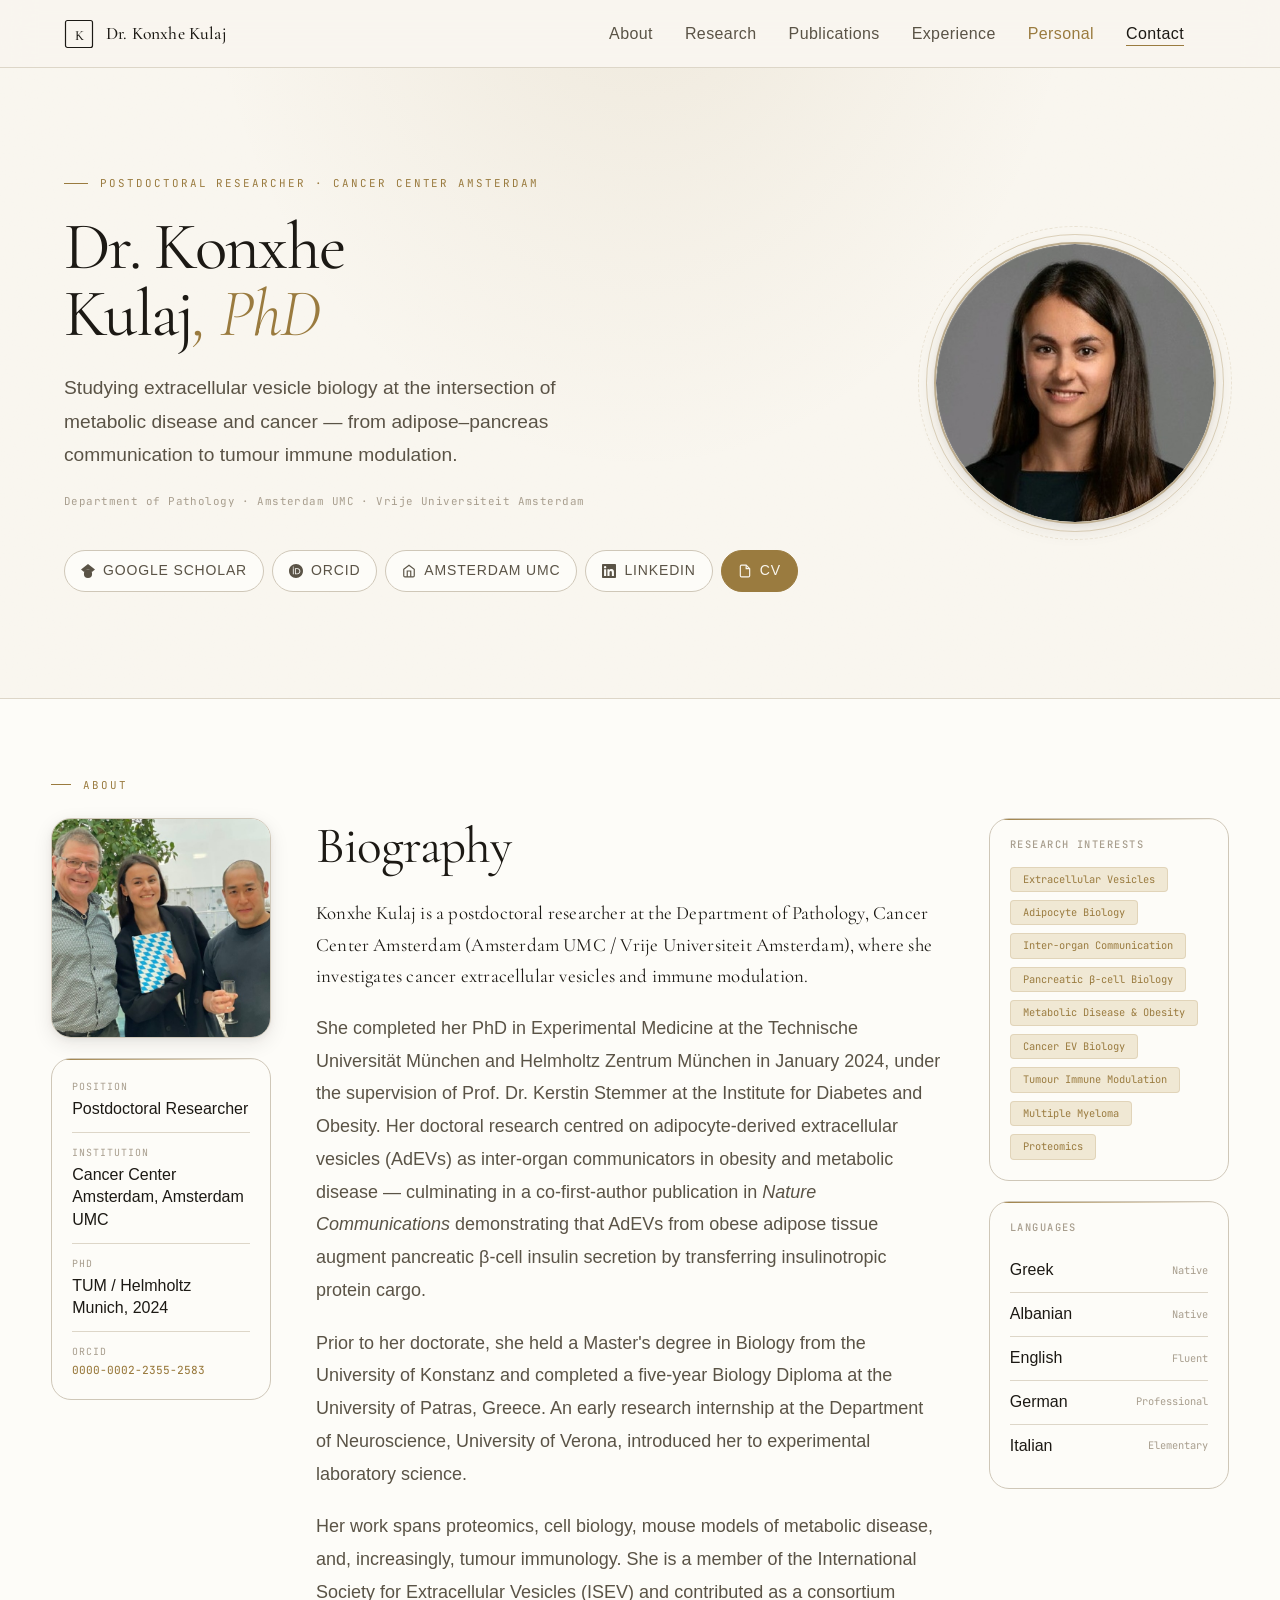
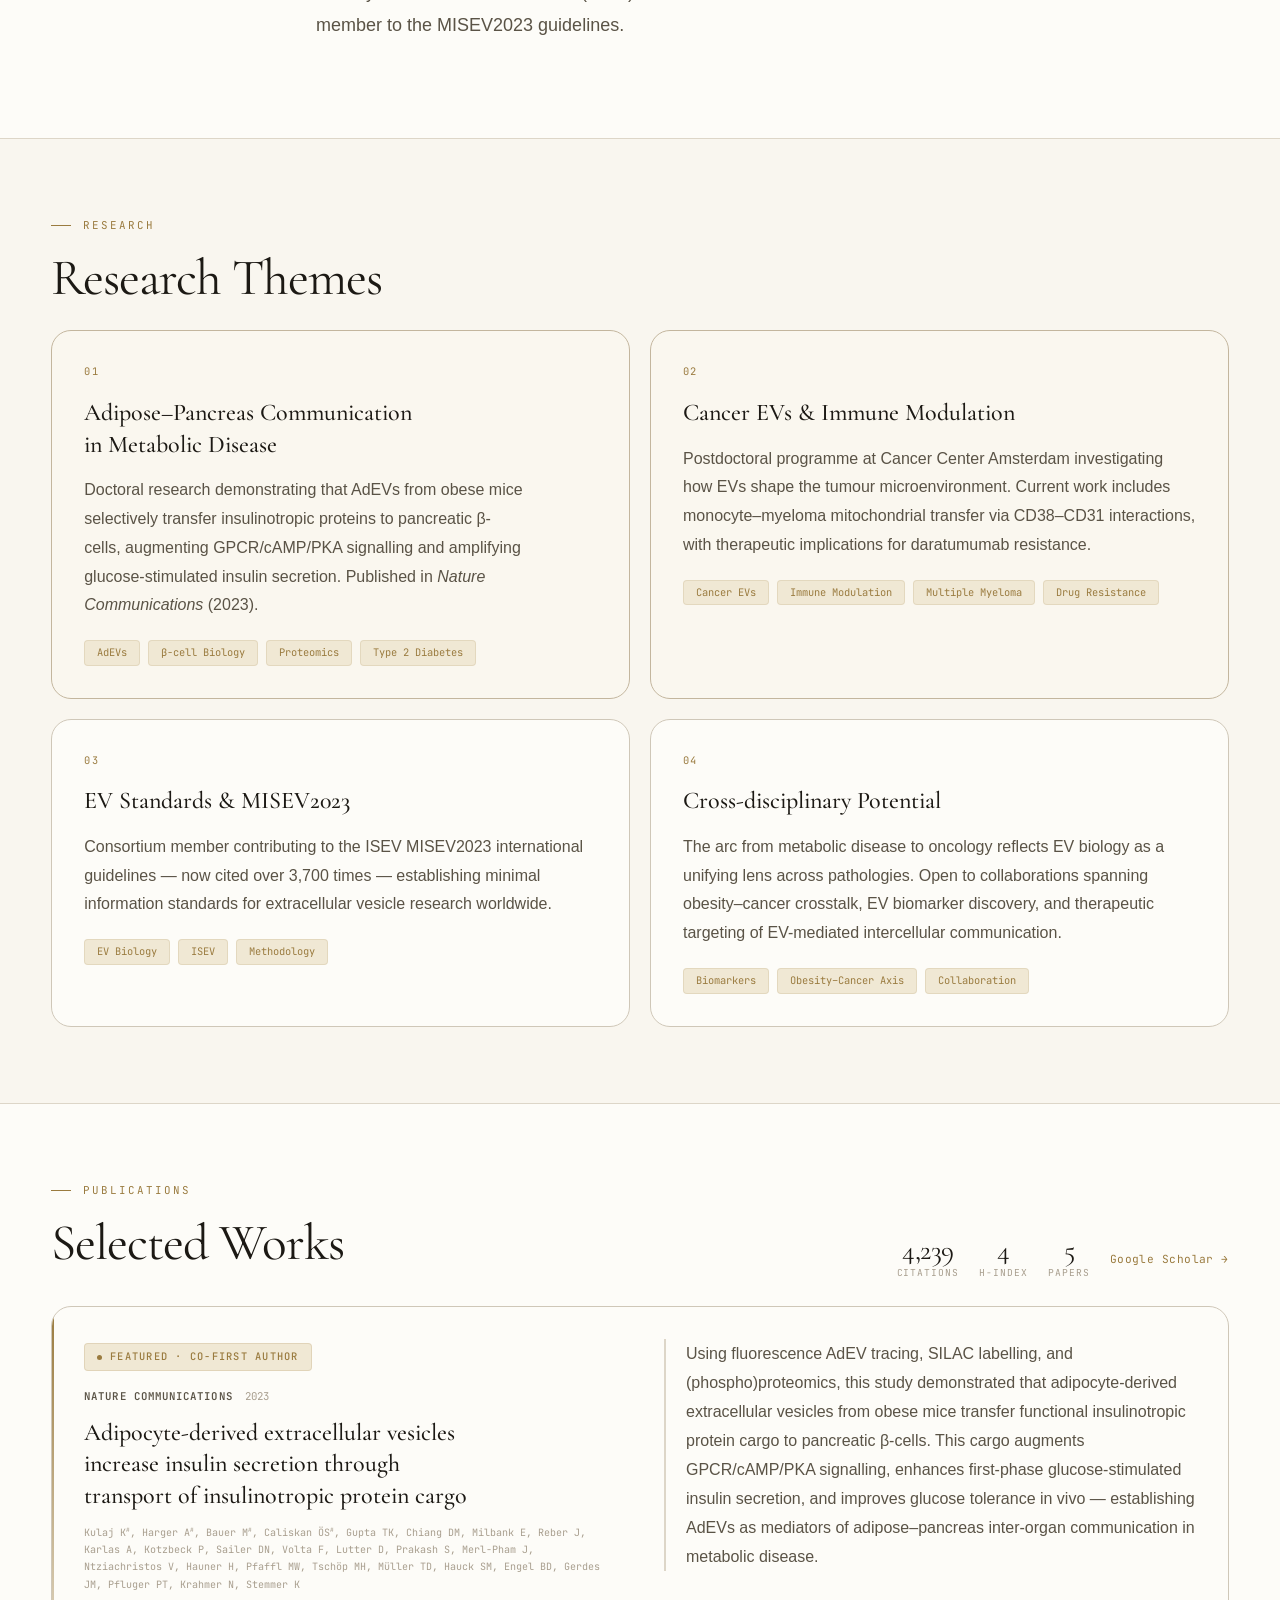
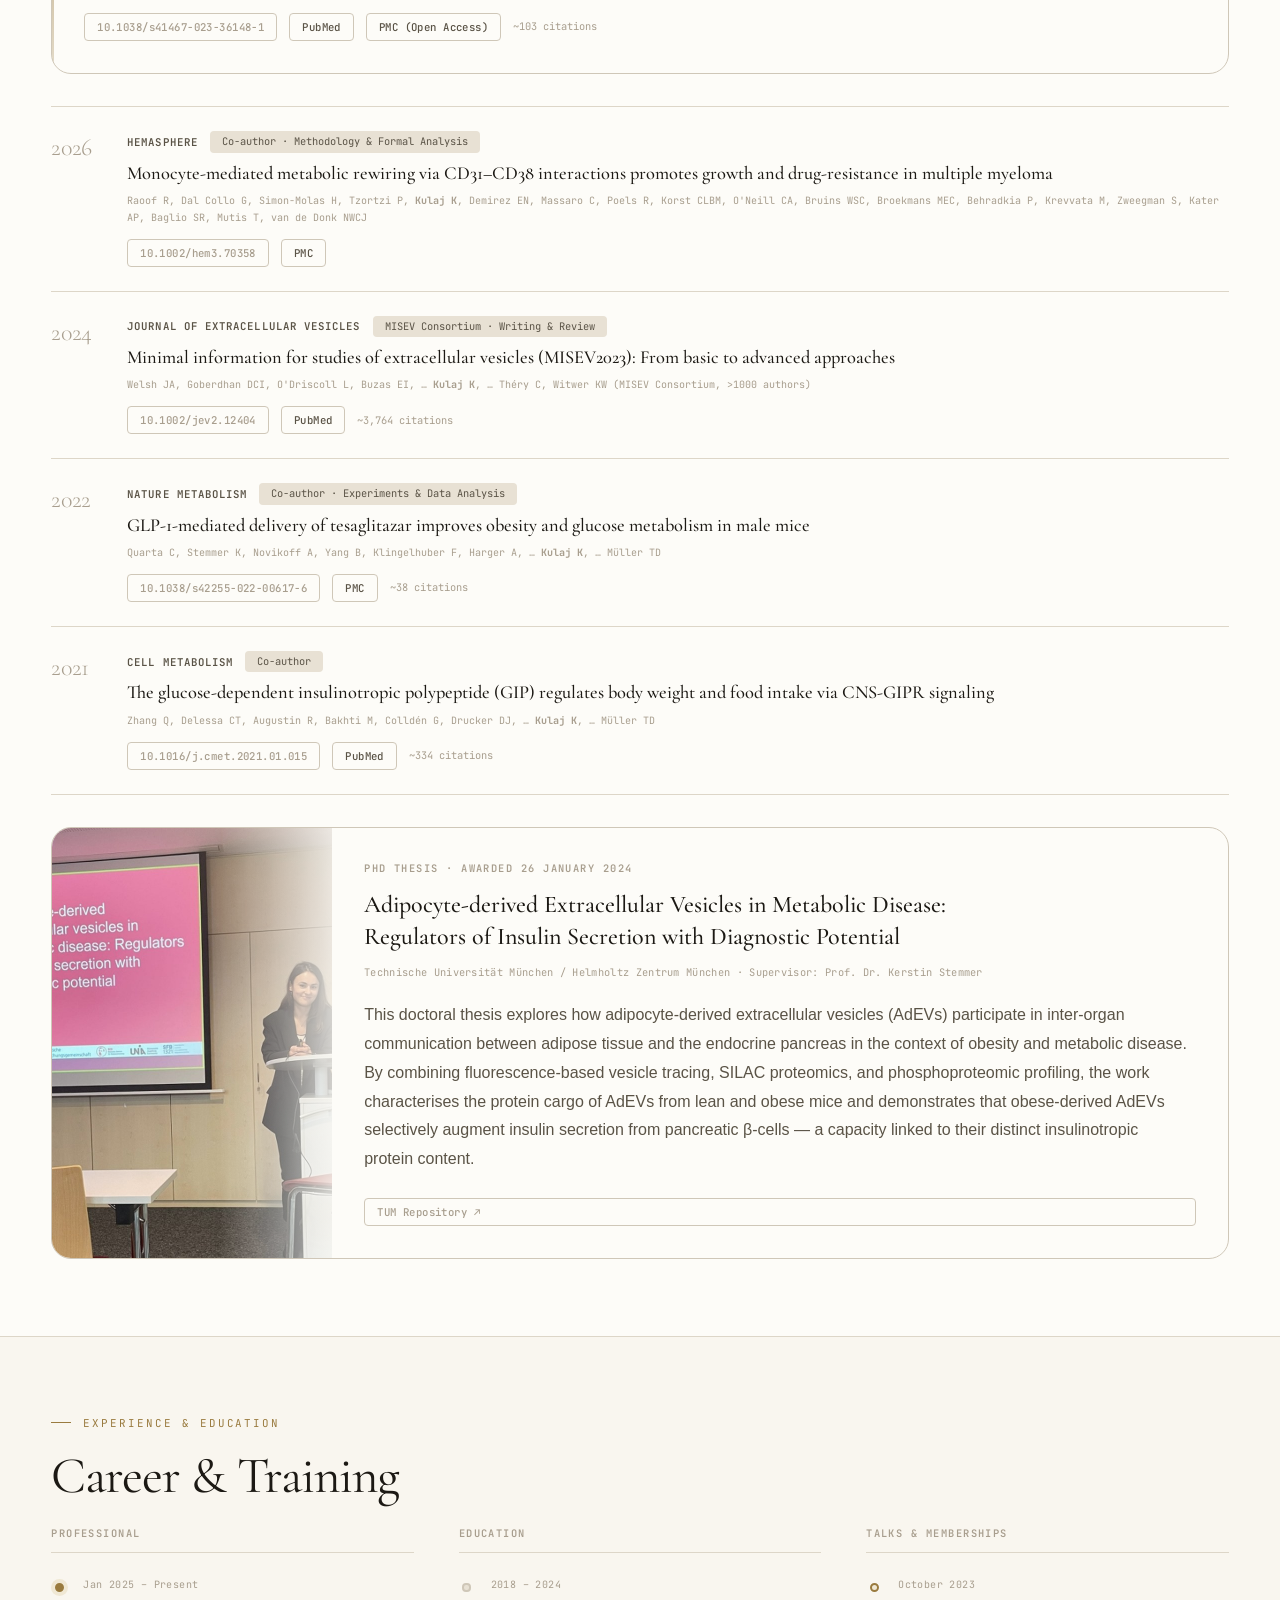
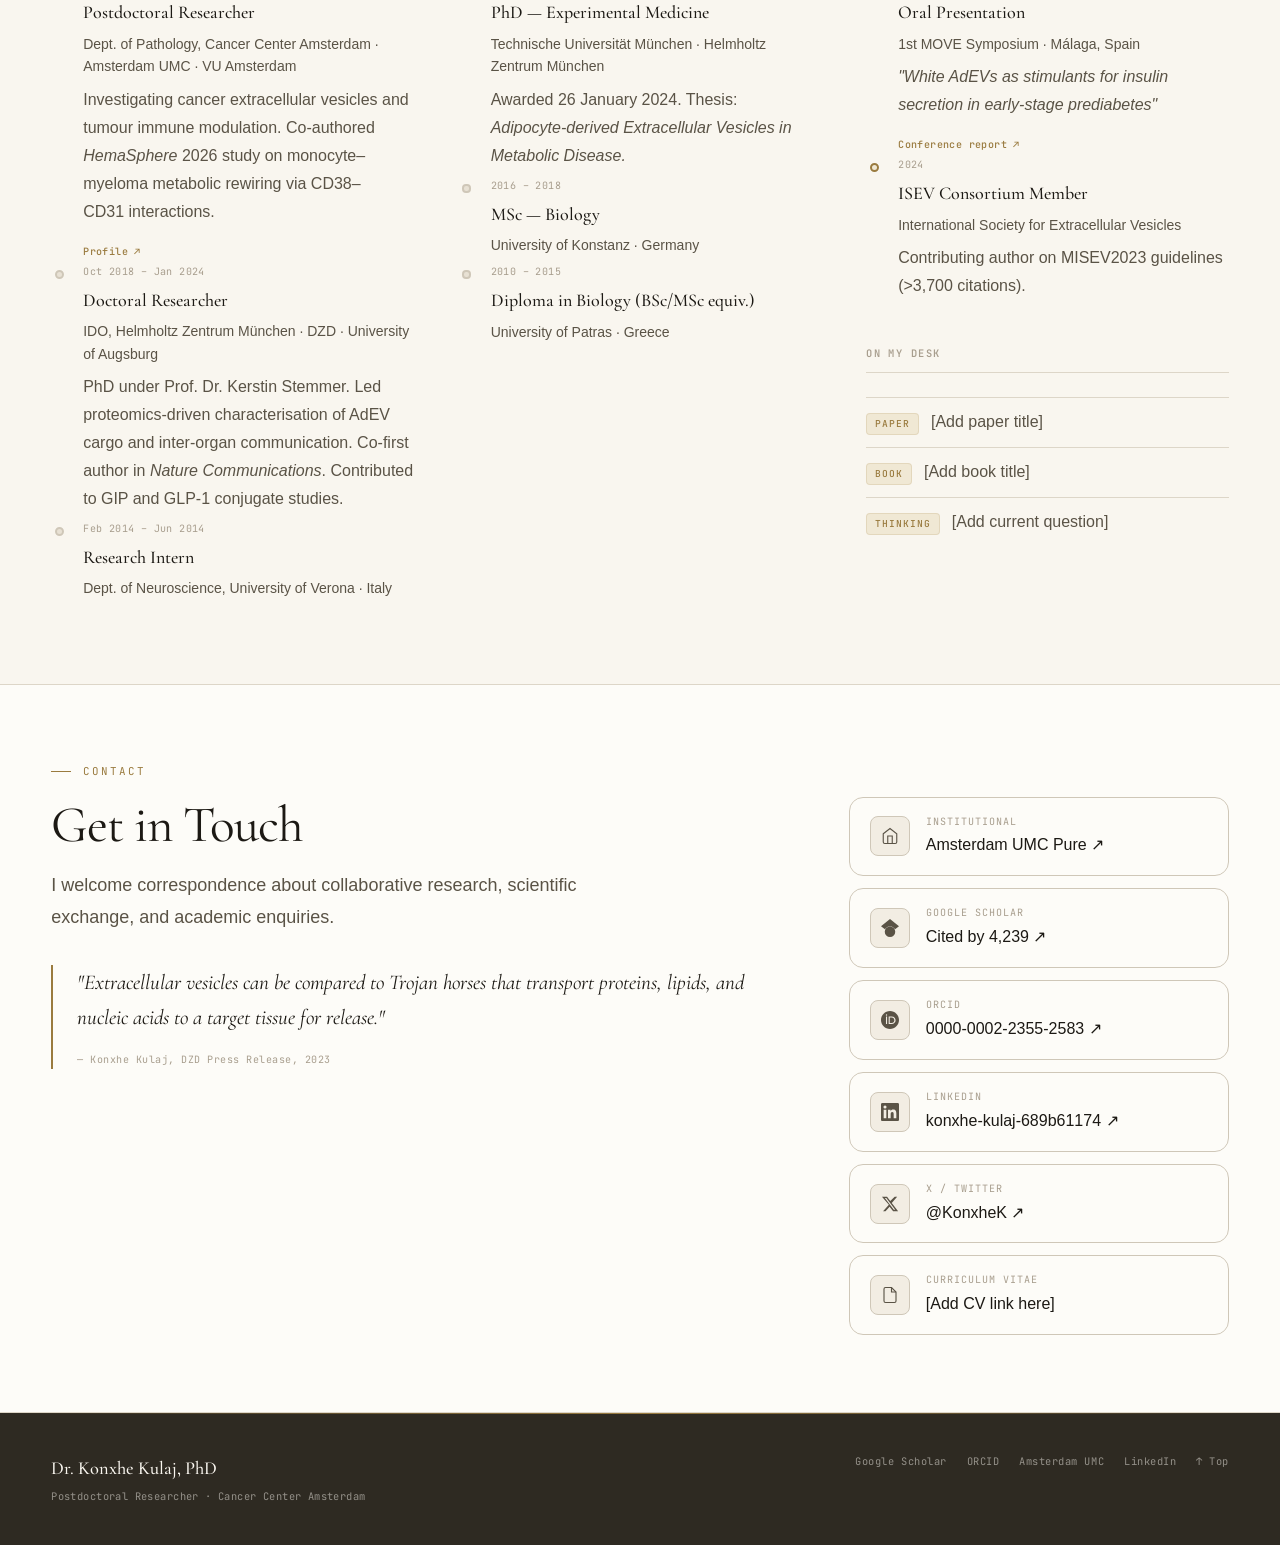
==== commit 095e2754: "Remove dark mode toggle; rebuild personal page with full photo mosaic" ====
--- a/index.html
+++ b/index.html
@@ -62,9 +62,6 @@
         </ul>
       </nav>
       <div class="header-actions">
-        <button class="theme-toggle" data-theme-toggle aria-label="Switch to dark mode">
-          <svg width="17" height="17" viewBox="0 0 24 24" fill="none" stroke="currentColor" stroke-width="2" aria-hidden="true"><path d="M21 12.79A9 9 0 1 1 11.21 3 7 7 0 0 0 21 12.79z"/></svg>
-        </button>
         <button class="mobile-menu-toggle" aria-label="Open menu" aria-expanded="false" aria-controls="mobile-nav" id="menu-btn">
           <span></span><span></span><span></span>
         </button>
@@ -84,7 +81,7 @@
 
   <main id="top">
 
-    <!-- ═══ HERO ═══ -->
+    <!-- HERO -->
     <section class="hero" aria-labelledby="hero-name">
       <div class="hero-inner">
         <div class="hero-left">
@@ -126,13 +123,12 @@
       </div>
     </section>
 
-    <!-- ═══ ABOUT ═══ -->
+    <!-- ABOUT -->
     <section class="section section--alt" id="about" aria-labelledby="about-h">
       <div class="wide-container">
         <div class="section-label">About</div>
         <div class="about-layout">
 
-          <!-- Left: portrait moment + quick facts -->
           <div class="about-aside">
             <figure class="about-photo">
               <img src="photo-celebration.jpg" alt="Dr. Konxhe Kulaj at her PhD defence celebration, TUM, January 2024" loading="lazy" />
@@ -158,7 +154,6 @@
             </div>
           </div>
 
-          <!-- Centre: biography -->
           <div class="about-bio">
             <h2 class="section-title" id="about-h">Biography</h2>
             <p class="about-lead">Konxhe Kulaj is a postdoctoral researcher at the Department of Pathology, Cancer Center Amsterdam (Amsterdam UMC / Vrije Universiteit Amsterdam), where she investigates cancer extracellular vesicles and immune modulation.</p>
@@ -167,7 +162,6 @@
             <p>Her work spans proteomics, cell biology, mouse models of metabolic disease, and, increasingly, tumour immunology. She is a member of the International Society for Extracellular Vesicles (ISEV) and contributed as a consortium member to the MISEV2023 guidelines.</p>
           </div>
 
-          <!-- Right: keywords + affiliations -->
           <div class="about-meta">
             <div class="sidebar-card">
               <h3>Research Interests</h3>
@@ -199,7 +193,7 @@
       </div>
     </section>
 
-    <!-- ═══ RESEARCH ═══ -->
+    <!-- RESEARCH -->
     <section class="section" id="research" aria-labelledby="research-h">
       <div class="wide-container">
         <div class="section-label">Research</div>
@@ -233,7 +227,7 @@
       </div>
     </section>
 
-    <!-- ═══ PUBLICATIONS ═══ -->
+    <!-- PUBLICATIONS -->
     <section class="section section--alt" id="publications" aria-labelledby="pub-h">
       <div class="wide-container">
         <div class="section-label">Publications</div>
@@ -247,7 +241,6 @@
           </div>
         </div>
 
-        <!-- Featured -->
         <div class="pub-featured">
           <div class="pub-featured__left">
             <div class="pub-featured__badge">Featured · Co-first Author</div>
@@ -266,9 +259,7 @@
           </div>
         </div>
 
-        <!-- Publication list — compact 2-col table style -->
         <div class="pub-table">
-
           <div class="pub-row">
             <div class="pub-row__year">2026</div>
             <div class="pub-row__body">
@@ -323,10 +314,8 @@
               </div>
             </div>
           </div>
-
-        </div>
-
-        <!-- Thesis — 2-col with defence photo -->
+        </div>
+
         <div class="thesis-block" id="thesis">
           <div class="thesis-block__image">
             <img src="photo-defence.jpg" alt="Dr. Konxhe Kulaj presenting her PhD defence at TUM, January 26 2024" loading="lazy" />
@@ -343,7 +332,7 @@
       </div>
     </section>
 
-    <!-- ═══ EXPERIENCE ═══ -->
+    <!-- EXPERIENCE -->
     <section class="section" id="experience" aria-labelledby="exp-h">
       <div class="wide-container">
         <div class="section-label">Experience &amp; Education</div>
@@ -351,7 +340,6 @@
 
         <div class="exp-grid">
 
-          <!-- Experience column -->
           <div class="exp-col">
             <h3 class="exp-col__heading">Professional</h3>
             <div class="timeline">
@@ -385,7 +373,6 @@
             </div>
           </div>
 
-          <!-- Education column -->
           <div class="exp-col">
             <h3 class="exp-col__heading">Education</h3>
             <div class="timeline">
@@ -417,7 +404,6 @@
             </div>
           </div>
 
-          <!-- Conferences + memberships -->
           <div class="exp-col">
             <h3 class="exp-col__heading">Talks &amp; Memberships</h3>
             <div class="timeline">
@@ -443,20 +429,18 @@
             </div>
 
             <h3 class="exp-col__heading" style="margin-top:var(--space-10)">On My Desk</h3>
-            <!-- EDITABLE: update these freely -->
             <div class="reading-stack">
               <div class="reading-row"><span class="reading-tag">Paper</span><span class="reading-title">[Add paper title]</span></div>
               <div class="reading-row"><span class="reading-tag">Book</span><span class="reading-title">[Add book title]</span></div>
               <div class="reading-row"><span class="reading-tag">Thinking</span><span class="reading-title">[Add current question]</span></div>
             </div>
-            <!-- END EDITABLE -->
           </div>
 
         </div>
       </div>
     </section>
 
-    <!-- ═══ CONTACT ═══ -->
+    <!-- CONTACT -->
     <section class="section section--alt" id="contact" aria-labelledby="contact-h">
       <div class="wide-container">
         <div class="section-label">Contact</div>
@@ -492,7 +476,6 @@
               <div class="contact-item__icon"><svg width="18" height="18" viewBox="0 0 24 24" fill="currentColor" aria-hidden="true"><path d="M18.244 2.25h3.308l-7.227 8.26 8.502 11.24H16.17l-4.714-6.231-5.401 6.231H2.744l7.737-8.835L1.254 2.25H8.08l4.259 5.631zm-1.161 17.52h1.833L7.084 4.126H5.117z"/></svg></div>
               <div class="contact-item__body"><span class="contact-item__label">X / Twitter</span><span class="contact-item__val">@KonxheK ↗</span></div>
             </a>
-            <!-- EDIT: replace href="#" with CV PDF URL -->
             <div class="contact-item contact-item--cv">
               <div class="contact-item__icon"><svg width="18" height="18" viewBox="0 0 24 24" fill="none" stroke="currentColor" stroke-width="1.5" aria-hidden="true"><path d="M14 2H6a2 2 0 0 0-2 2v16a2 2 0 0 0 2 2h12a2 2 0 0 0 2-2V8z"/><polyline points="14,2 14,8 20,8"/></svg></div>
               <div class="contact-item__body"><span class="contact-item__label">Curriculum Vitae</span><a href="#" class="contact-item__val">[Add CV link here]</a></div>
--- a/style.css
+++ b/style.css
@@ -1,104 +1,82 @@
 /* ═══════════════════════════════════════════════
    DR. KONXHE KULAJ — QUIET LUXURY · LANDSCAPE EDITION
    Palette: warm parchment · deep charcoal · brushed gold
-   Fonts:   Cormorant Garamond (display) · Switzer (body) · JetBrains Mono (meta)
-   Layout:  Wide containers, 3-col About, compact pub table, 3-col Experience
-═══════════════════════════════════════════════ */
+   Fonts: Cormorant Garamond (display) · Switzer (body) · JetBrains Mono (meta)
+   Layout: Wide containers, 3-col About, compact pub table, 3-col Experience
+   ═══════════════════════════════════════════════ */
 
 /* ─── TOKENS ─────────────────────────────────── */
 :root,
 [data-theme='light'] {
-  /* Surfaces */
-  --color-bg:               #f9f6ef;
-  --color-surface:          #fdfcf8;
-  --color-surface-2:        #ffffff;
-  --color-surface-offset:   #f2ede3;
-  --color-surface-dynamic:  #e8e1d4;
-  --color-divider:          #ddd6c8;
-  --color-border:           #cfc7b8;
-
-  /* Text */
-  --color-text:             #1c1914;
-  --color-text-muted:       #5a5346;
-  --color-text-faint:       #a89e8e;
-  --color-text-inverse:     #f9f6ef;
-
-  /* Gold accent */
-  --color-primary:          #9a7b3f;
-  --color-primary-hover:    #7d6230;
-  --color-primary-active:   #5e4920;
-  --color-primary-highlight:#f0e8d4;
-  --color-primary-subtle:   #f7f1e4;
-
-  --color-ink:              #1c1914;
-  --color-ink-soft:         #2e2a22;
-
-  /* Shadows — warm-toned */
+  --color-bg: #f9f6ef;
+  --color-surface: #fdfcf8;
+  --color-surface-2: #ffffff;
+  --color-surface-offset: #f2ede3;
+  --color-surface-dynamic: #e8e1d4;
+  --color-divider: #ddd6c8;
+  --color-border: #cfc7b8;
+  --color-text: #1c1914;
+  --color-text-muted: #5a5346;
+  --color-text-faint: #a89e8e;
+  --color-text-inverse: #f9f6ef;
+  --color-primary: #9a7b3f;
+  --color-primary-hover: #7d6230;
+  --color-primary-active: #5e4920;
+  --color-primary-highlight: #f0e8d4;
+  --color-primary-subtle: #f7f1e4;
+  --color-ink: #1c1914;
+  --color-ink-soft: #2e2a22;
   --shadow-xs: 0 1px 2px rgba(28,25,20,0.05);
   --shadow-sm: 0 2px 6px rgba(28,25,20,0.07), 0 1px 2px rgba(28,25,20,0.04);
   --shadow-md: 0 6px 20px rgba(28,25,20,0.09), 0 2px 6px rgba(28,25,20,0.05);
   --shadow-lg: 0 20px 56px rgba(28,25,20,0.11), 0 4px 12px rgba(28,25,20,0.06);
-
-  /* Radii */
-  --radius-sm:  0.25rem;
-  --radius-md:  0.5rem;
-  --radius-lg:  0.875rem;
-  --radius-xl:  1.25rem;
+  --radius-sm: 0.25rem;
+  --radius-md: 0.5rem;
+  --radius-lg: 0.875rem;
+  --radius-xl: 1.25rem;
   --radius-2xl: 2rem;
-  --radius-full:9999px;
-
-  /* Type scale */
-  --text-xs:   clamp(0.75rem,  0.7rem  + 0.25vw, 0.875rem);
-  --text-sm:   clamp(0.875rem, 0.8rem  + 0.35vw, 1rem);
-  --text-base: clamp(1rem,     0.95rem + 0.25vw, 1.125rem);
-  --text-lg:   clamp(1.125rem, 1rem    + 0.75vw, 1.5rem);
-  --text-xl:   clamp(1.5rem,   1.2rem  + 1.25vw, 2.25rem);
-  --text-2xl:  clamp(2rem,     1.2rem  + 2.5vw,  3.5rem);
-  --text-3xl:  clamp(2.5rem,   1rem    + 4vw,    5.5rem);
-
-  /* Spacing */
-  --space-1: .25rem; --space-2: .5rem;  --space-3: .75rem;
-  --space-4: 1rem;   --space-5: 1.25rem;--space-6: 1.5rem;
-  --space-8: 2rem;   --space-10:2.5rem; --space-12:3rem;
-  --space-16:4rem;   --space-20:5rem;   --space-24:6rem;
-
-  /* Widths */
-  --w-narrow:  680px;
+  --radius-full: 9999px;
+  --text-xs: clamp(0.75rem, 0.7rem + 0.25vw, 0.875rem);
+  --text-sm: clamp(0.875rem, 0.8rem + 0.35vw, 1rem);
+  --text-base: clamp(1rem, 0.95rem + 0.25vw, 1.125rem);
+  --text-lg: clamp(1.125rem, 1rem + 0.75vw, 1.5rem);
+  --text-xl: clamp(1.5rem, 1.2rem + 1.25vw, 2.25rem);
+  --text-2xl: clamp(2rem, 1.2rem + 2.5vw, 3.5rem);
+  --text-3xl: clamp(2.5rem, 1rem + 4vw, 5.5rem);
+  --space-1: .25rem;  --space-2: .5rem;   --space-3: .75rem;
+  --space-4: 1rem;    --space-5: 1.25rem; --space-6: 1.5rem;
+  --space-8: 2rem;    --space-10: 2.5rem; --space-12: 3rem;
+  --space-16: 4rem;   --space-20: 5rem;   --space-24: 6rem;
+  --w-narrow: 680px;
   --w-default: 960px;
-  --w-wide:    1280px;
-
-  /* Fonts */
+  --w-wide: 1280px;
   --font-display: 'Cormorant Garamond', 'Georgia', serif;
-  --font-body:    'Switzer', 'Helvetica Neue', sans-serif;
-  --font-mono:    'JetBrains Mono', 'Courier New', monospace;
-
-  /* Transitions */
-  --t:      200ms cubic-bezier(0.16,1,0.3,1);
+  --font-body: 'Switzer', 'Helvetica Neue', sans-serif;
+  --font-mono: 'JetBrains Mono', 'Courier New', monospace;
+  --t: 200ms cubic-bezier(0.16,1,0.3,1);
   --t-slow: 420ms cubic-bezier(0.16,1,0.3,1);
-
   --header-h: 68px;
 }
 
-/* DARK MODE */
 [data-theme='dark'] {
-  --color-bg:               #110f0b;
-  --color-surface:          #19160f;
-  --color-surface-2:        #201c14;
-  --color-surface-offset:   #171410;
-  --color-surface-dynamic:  #2a2519;
-  --color-divider:          #2e2820;
-  --color-border:           #3d3628;
-  --color-text:             #e8e0d0;
-  --color-text-muted:       #9a9080;
-  --color-text-faint:       #4a4438;
-  --color-text-inverse:     #110f0b;
-  --color-primary:          #d4a84b;
-  --color-primary-hover:    #c4973a;
-  --color-primary-active:   #a87c28;
-  --color-primary-highlight:#2a2011;
-  --color-primary-subtle:   #221a0d;
-  --color-ink:              #e8e0d0;
-  --color-ink-soft:         #c8bfac;
+  --color-bg: #110f0b;
+  --color-surface: #19160f;
+  --color-surface-2: #201c14;
+  --color-surface-offset: #171410;
+  --color-surface-dynamic: #2a2519;
+  --color-divider: #2e2820;
+  --color-border: #3d3628;
+  --color-text: #e8e0d0;
+  --color-text-muted: #9a9080;
+  --color-text-faint: #4a4438;
+  --color-text-inverse: #110f0b;
+  --color-primary: #d4a84b;
+  --color-primary-hover: #c4973a;
+  --color-primary-active: #a87c28;
+  --color-primary-highlight: #2a2011;
+  --color-primary-subtle: #221a0d;
+  --color-ink: #e8e0d0;
+  --color-ink-soft: #c8bfac;
   --shadow-xs: 0 1px 2px rgba(0,0,0,0.35);
   --shadow-sm: 0 2px 6px rgba(0,0,0,0.4);
   --shadow-md: 0 6px 20px rgba(0,0,0,0.5);
@@ -107,950 +85,969 @@
 
 @media (prefers-color-scheme: dark) {
   :root:not([data-theme]) {
-    --color-bg:#110f0b; --color-surface:#19160f; --color-surface-2:#201c14;
-    --color-surface-offset:#171410; --color-surface-dynamic:#2a2519;
-    --color-divider:#2e2820; --color-border:#3d3628;
-    --color-text:#e8e0d0; --color-text-muted:#9a9080; --color-text-faint:#4a4438;
-    --color-text-inverse:#110f0b;
-    --color-primary:#d4a84b; --color-primary-hover:#c4973a;
-    --color-primary-active:#a87c28; --color-primary-highlight:#2a2011;
-    --color-primary-subtle:#221a0d;
+    --color-bg: #110f0b;
+    --color-surface: #19160f;
+    --color-surface-2: #201c14;
+    --color-surface-offset: #171410;
+    --color-surface-dynamic: #2a2519;
+    --color-divider: #2e2820;
+    --color-border: #3d3628;
+    --color-text: #e8e0d0;
+    --color-text-muted: #9a9080;
+    --color-text-faint: #4a4438;
+    --color-text-inverse: #110f0b;
+    --color-primary: #d4a84b;
+    --color-primary-hover: #c4973a;
+    --color-primary-active: #a87c28;
+    --color-primary-highlight: #2a2011;
+    --color-primary-subtle: #221a0d;
+    --color-ink: #e8e0d0;
+    --color-ink-soft: #c8bfac;
   }
 }
 
 /* ─── RESET ───────────────────────────────────── */
-*,*::before,*::after{box-sizing:border-box;margin:0;padding:0;}
-
-html{
-  scroll-behavior:smooth;
-  scroll-padding-top:calc(var(--header-h) + var(--space-6));
-  -webkit-font-smoothing:antialiased;
-  -moz-osx-font-smoothing:grayscale;
-  text-rendering:optimizeLegibility;
-}
-
-body{
-  min-height:100dvh;
-  background:var(--color-bg);
-  color:var(--color-text);
-  font-family:var(--font-body);
-  font-size:var(--text-base);
-  line-height:1.68;
-  transition:background var(--t),color var(--t);
-}
-
-img,svg{display:block;max-width:100%;height:auto;}
-ul[role='list'],ol[role='list']{list-style:none;}
-h1,h2,h3,h4,h5{
-  font-family:var(--font-display);
-  text-wrap:balance;
-  line-height:1.1;
-  font-weight:400;
-}
-p,li,figcaption{text-wrap:pretty;}
-a{color:var(--color-primary);text-decoration:none;transition:color var(--t);}
-a:hover{color:var(--color-primary-hover);}
-a:focus-visible{outline:2px solid var(--color-primary);outline-offset:3px;border-radius:var(--radius-sm);}
-::selection{background:color-mix(in oklab,var(--color-primary) 18%,transparent);color:var(--color-text);}
-
-@media(prefers-reduced-motion:reduce){
-  *,*::before,*::after{animation-duration:.01ms!important;transition-duration:.01ms!important;scroll-behavior:auto!important;}
+*, *::before, *::after { box-sizing: border-box; margin: 0; padding: 0; }
+
+html {
+  scroll-behavior: smooth;
+  scroll-padding-top: calc(var(--header-h) + var(--space-6));
+  -webkit-font-smoothing: antialiased;
+  -moz-osx-font-smoothing: grayscale;
+  text-rendering: optimizeLegibility;
+}
+
+body {
+  min-height: 100dvh;
+  background: var(--color-bg);
+  color: var(--color-text);
+  font-family: var(--font-body);
+  font-size: var(--text-base);
+  line-height: 1.68;
+  transition: background var(--t), color var(--t);
+}
+
+img, svg { display: block; max-width: 100%; height: auto; }
+ul[role='list'], ol[role='list'] { list-style: none; }
+
+h1, h2, h3, h4, h5 {
+  font-family: var(--font-display);
+  text-wrap: balance;
+  line-height: 1.1;
+  font-weight: 400;
+}
+
+p, li, figcaption { text-wrap: pretty; }
+a { color: var(--color-primary); text-decoration: none; transition: color var(--t); }
+a:hover { color: var(--color-primary-hover); }
+a:focus-visible { outline: 2px solid var(--color-primary); outline-offset: 3px; border-radius: var(--radius-sm); }
+::selection { background: color-mix(in oklab, var(--color-primary) 18%, transparent); color: var(--color-text); }
+
+@media (prefers-reduced-motion: reduce) {
+  *, *::before, *::after { animation-duration: .01ms !important; transition-duration: .01ms !important; scroll-behavior: auto !important; }
 }
 
 /* ─── LAYOUT CONTAINERS ───────────────────────── */
-/* Narrow default container — still used internally */
-.container{
-  width:100%;max-width:var(--w-default);
-  margin-inline:auto;
-  padding-inline:clamp(var(--space-6),5vw,var(--space-16));
-}
-.container--narrow{max-width:var(--w-narrow);}
-.container--wide{max-width:var(--w-wide);}
-
-/* Wide container — used by all landscape sections */
-.wide-container{
-  width:100%;max-width:var(--w-wide);
-  margin-inline:auto;
-  padding-inline:clamp(var(--space-6),4vw,var(--space-16));
+.container {
+  width: 100%;
+  max-width: var(--w-default);
+  margin-inline: auto;
+  padding-inline: clamp(var(--space-6), 5vw, var(--space-16));
+}
+
+.container--narrow { max-width: var(--w-narrow); }
+.container--wide { max-width: var(--w-wide); }
+
+.wide-container {
+  width: 100%;
+  max-width: var(--w-wide);
+  margin-inline: auto;
+  padding-inline: clamp(var(--space-6), 4vw, var(--space-16));
 }
 
 /* ─── SECTION ─────────────────────────────────── */
-.section{padding-block:clamp(var(--space-12),6vw,var(--space-20));}
-.section--alt{background:var(--color-surface);border-top:1px solid var(--color-divider);border-bottom:1px solid var(--color-divider);}
-
-.section-label{
-  font-family:var(--font-mono);
-  font-size:.68rem;
-  letter-spacing:.18em;
-  text-transform:uppercase;
-  color:var(--color-primary);
-  margin-bottom:var(--space-4);
-  display:flex;align-items:center;gap:var(--space-3);
-}
-.section-label::before{content:'';display:inline-block;width:20px;height:1px;background:var(--color-primary);}
-
-.section-title{
-  font-size:var(--text-2xl);
-  font-weight:400;
-  color:var(--color-text);
-  margin-bottom:var(--space-6);
-  letter-spacing:-.02em;
-}
-
-.section-intro{
-  font-size:var(--text-base);
-  color:var(--color-text-muted);
-  max-width:60ch;
-  line-height:1.78;
-  margin-bottom:var(--space-12);
+.section { padding-block: clamp(var(--space-12), 6vw, var(--space-20)); }
+.section--alt { background: var(--color-surface); border-top: 1px solid var(--color-divider); border-bottom: 1px solid var(--color-divider); }
+
+.section-label {
+  font-family: var(--font-mono);
+  font-size: .68rem;
+  letter-spacing: .18em;
+  text-transform: uppercase;
+  color: var(--color-primary);
+  margin-bottom: var(--space-4);
+  display: flex;
+  align-items: center;
+  gap: var(--space-3);
+}
+.section-label::before { content: ''; display: inline-block; width: 20px; height: 1px; background: var(--color-primary); }
+
+.section-title {
+  font-size: var(--text-2xl);
+  font-weight: 400;
+  color: var(--color-text);
+  margin-bottom: var(--space-6);
+  letter-spacing: -.02em;
+}
+
+.section-intro {
+  font-size: var(--text-base);
+  color: var(--color-text-muted);
+  max-width: 60ch;
+  line-height: 1.78;
+  margin-bottom: var(--space-12);
 }
 
 /* ─── HEADER ──────────────────────────────────── */
-.site-header{
-  position:sticky;top:0;z-index:100;
-  height:var(--header-h);
-  background:color-mix(in oklab,var(--color-bg) 90%,transparent);
-  backdrop-filter:blur(16px) saturate(1.1);
-  -webkit-backdrop-filter:blur(16px) saturate(1.1);
-  border-bottom:1px solid var(--color-divider);
-  transition:box-shadow var(--t),background var(--t);
-}
-.site-header.scrolled{box-shadow:var(--shadow-sm);}
-
-.header-inner{
-  max-width:var(--w-wide);margin-inline:auto;
-  padding-inline:clamp(var(--space-6),5vw,var(--space-16));
-  height:100%;display:flex;align-items:center;gap:var(--space-8);
-}
-
-.site-logo{display:flex;align-items:center;gap:var(--space-3);color:var(--color-text);text-decoration:none;flex-shrink:0;}
-.site-logo:hover{color:var(--color-primary);}
-.logo-text{font-family:var(--font-display);font-size:1.1rem;font-weight:500;letter-spacing:.01em;white-space:nowrap;}
-
-.site-nav{margin-left:auto;}
-.site-nav ul{display:flex;gap:var(--space-8);list-style:none;}
-.site-nav a{
-  font-size:var(--text-sm);font-weight:450;
-  color:var(--color-text-muted);letter-spacing:.025em;
-  text-decoration:none;position:relative;padding-bottom:2px;
-  transition:color var(--t);
-}
-.site-nav a::after{
-  content:'';position:absolute;bottom:-2px;left:0;
-  width:0;height:1px;background:var(--color-primary);
-  transition:width var(--t);
-}
-.site-nav a:hover{color:var(--color-text);}
-.site-nav a:hover::after,.site-nav a.active::after{width:100%;}
-.site-nav a.active{color:var(--color-text);}
-
-.header-actions{display:flex;align-items:center;gap:var(--space-3);}
-
-.theme-toggle{
-  width:36px;height:36px;display:flex;align-items:center;justify-content:center;
-  border-radius:var(--radius-md);color:var(--color-text-muted);
-  cursor:pointer;background:none;border:none;
-  transition:color var(--t),background var(--t);
-}
-.theme-toggle:hover{color:var(--color-primary);background:var(--color-primary-highlight);}
-
-.mobile-menu-toggle{
-  display:none;flex-direction:column;gap:5px;
-  width:36px;height:36px;align-items:center;justify-content:center;
-  background:none;border:none;cursor:pointer;padding:var(--space-2);
-}
-.mobile-menu-toggle span{
-  display:block;width:20px;height:1.5px;
-  background:var(--color-text);
-  transition:transform var(--t),opacity var(--t);border-radius:2px;
-}
-
-.mobile-nav{
-  background:var(--color-bg);border-top:1px solid var(--color-divider);
-  padding:var(--space-6) clamp(var(--space-6),5vw,var(--space-16));
-}
-.mobile-nav ul{list-style:none;}
-.mobile-nav li{border-bottom:1px solid var(--color-divider);}
-.mobile-nav a{display:block;padding:var(--space-4) 0;font-size:var(--text-base);color:var(--color-text);text-decoration:none;}
+.site-header {
+  position: sticky;
+  top: 0;
+  z-index: 100;
+  height: var(--header-h);
+  background: color-mix(in oklab, var(--color-bg) 90%, transparent);
+  backdrop-filter: blur(16px) saturate(1.1);
+  -webkit-backdrop-filter: blur(16px) saturate(1.1);
+  border-bottom: 1px solid var(--color-divider);
+  transition: box-shadow var(--t), background var(--t);
+}
+
+.site-header.scrolled { box-shadow: var(--shadow-sm); }
+
+.header-inner {
+  max-width: var(--w-wide);
+  margin-inline: auto;
+  padding-inline: clamp(var(--space-6), 5vw, var(--space-16));
+  height: 100%;
+  display: flex;
+  align-items: center;
+  gap: var(--space-8);
+}
+
+.site-logo { display: flex; align-items: center; gap: var(--space-3); color: var(--color-text); text-decoration: none; flex-shrink: 0; }
+.site-logo:hover { color: var(--color-primary); }
+.logo-text { font-family: var(--font-display); font-size: 1.1rem; font-weight: 500; letter-spacing: .01em; white-space: nowrap; }
+
+.site-nav { margin-left: auto; }
+.site-nav ul { display: flex; gap: var(--space-8); list-style: none; }
+.site-nav a {
+  font-size: var(--text-sm);
+  font-weight: 450;
+  color: var(--color-text-muted);
+  letter-spacing: .025em;
+  text-decoration: none;
+  position: relative;
+  padding-bottom: 2px;
+  transition: color var(--t);
+}
+.site-nav a::after {
+  content: '';
+  position: absolute;
+  bottom: -2px;
+  left: 0;
+  width: 0;
+  height: 1px;
+  background: var(--color-primary);
+  transition: width var(--t);
+}
+.site-nav a:hover { color: var(--color-text); }
+.site-nav a:hover::after, .site-nav a.active::after { width: 100%; }
+.site-nav a.active { color: var(--color-text); }
+
+.header-actions { display: flex; align-items: center; gap: var(--space-3); }
+
+.theme-toggle { display: none; }
+
+.mobile-menu-toggle {
+  display: none;
+  flex-direction: column;
+  gap: 5px;
+  width: 36px; height: 36px;
+  align-items: center; justify-content: center;
+  background: none; border: none; cursor: pointer; padding: var(--space-2);
+}
+.mobile-menu-toggle span {
+  display: block;
+  width: 20px; height: 1.5px;
+  background: var(--color-text);
+  transition: transform var(--t), opacity var(--t);
+  border-radius: 2px;
+}
+
+.mobile-nav {
+  background: var(--color-bg);
+  border-top: 1px solid var(--color-divider);
+  padding: var(--space-6) clamp(var(--space-6), 5vw, var(--space-16));
+}
+.mobile-nav ul { list-style: none; }
+.mobile-nav li { border-bottom: 1px solid var(--color-divider); }
+.mobile-nav a { display: block; padding: var(--space-4) 0; font-size: var(--text-base); color: var(--color-text); text-decoration: none; }
 
 /* ─── HERO ────────────────────────────────────── */
-.hero{
-  /* Reduced min-height for landscape feel */
-  min-height:clamp(420px, 70vh, 680px);
-  display:flex;flex-direction:column;justify-content:center;
-  padding-block:clamp(var(--space-12),7vw,var(--space-20));
-  position:relative;overflow:hidden;
-}
-
-/* Delicate grain texture overlay */
-.hero::before{
-  content:'';position:absolute;inset:0;
-  background-image:url("data:image/svg+xml,%3Csvg xmlns='http://www.w3.org/2000/svg' width='400' height='400'%3E%3Cfilter id='n'%3E%3CfeTurbulence type='fractalNoise' baseFrequency='0.75' numOctaves='4' stitchTiles='stitch'/%3E%3C/filter%3E%3Crect width='400' height='400' filter='url(%23n)' opacity='0.025'/%3E%3C/svg%3E");
-  pointer-events:none;opacity:.4;
-}
-
-/* Gold gradient bloom */
-.hero::after{
-  content:'';position:absolute;
-  top:-30%;left:50%;transform:translateX(-50%);
-  width:80vw;max-width:900px;height:60vw;max-height:600px;
-  background:radial-gradient(ellipse at 50% 0%,
-    color-mix(in oklab,var(--color-primary) 12%,transparent) 0%,
-    color-mix(in oklab,var(--color-primary)  4%,transparent) 45%,
+.hero {
+  min-height: clamp(420px, 70vh, 680px);
+  display: flex;
+  flex-direction: column;
+  justify-content: center;
+  padding-block: clamp(var(--space-12), 7vw, var(--space-20));
+  position: relative;
+  overflow: hidden;
+}
+
+.hero::before {
+  content: '';
+  position: absolute;
+  inset: 0;
+  background-image: url("data:image/svg+xml,%3Csvg xmlns='http://www.w3.org/2000/svg' width='400' height='400'%3E%3Cfilter id='n'%3E%3CfeTurbulence type='fractalNoise' baseFrequency='0.75' numOctaves='4' stitchTiles='stitch'/%3E%3C/filter%3E%3Crect width='400' height='400' filter='url(%23n)' opacity='0.025'/%3E%3C/svg%3E");
+  pointer-events: none;
+  opacity: .4;
+}
+
+.hero::after {
+  content: '';
+  position: absolute;
+  top: -30%;
+  left: 50%;
+  transform: translateX(-50%);
+  width: 80vw;
+  max-width: 900px;
+  height: 60vw;
+  max-height: 600px;
+  background: radial-gradient(ellipse at 50% 0%,
+    color-mix(in oklab, var(--color-primary) 12%, transparent) 0%,
+    color-mix(in oklab, var(--color-primary) 4%, transparent) 45%,
     transparent 70%);
-  pointer-events:none;z-index:0;
-}
-
-/* Hero inner — side by side: left content | right portrait */
-.hero-inner{
-  position:relative;z-index:1;
-  display:grid;
-  grid-template-columns:1fr auto;
-  gap:clamp(var(--space-12),6vw,var(--space-20));
-  align-items:center;
-  max-width:var(--w-wide);margin-inline:auto;
-  padding-inline:clamp(var(--space-6),5vw,var(--space-16));
-  width:100%;
-}
-
-.hero-left{min-width:0;}
-.hero-right{flex-shrink:0;}
-
-.hero-eyebrow{
-  font-family:var(--font-mono);font-size:.68rem;
-  letter-spacing:.18em;text-transform:uppercase;
-  color:var(--color-primary);margin-bottom:var(--space-5);
-  display:flex;align-items:center;gap:var(--space-3);
-}
-.hero-eyebrow::before{content:'';display:inline-block;width:24px;height:1px;background:var(--color-primary);}
-
-.hero-name{
-  font-family:var(--font-display);font-size:var(--text-3xl);
-  font-weight:400;letter-spacing:-.025em;line-height:1.0;
-  color:var(--color-text);margin-bottom:var(--space-6);
-}
-.hero-phd{color:var(--color-primary);font-style:italic;font-weight:300;}
-
-.hero-statement{
-  font-size:clamp(1rem,.9rem + .5vw,1.2rem);
-  color:var(--color-text-muted);max-width:52ch;
-  line-height:1.75;margin-bottom:var(--space-5);
-}
-
-/* .hero-affil replaces old .hero-affiliation */
+  pointer-events: none;
+  z-index: 0;
+}
+
+.hero-inner {
+  position: relative;
+  z-index: 1;
+  display: grid;
+  grid-template-columns: 1fr auto;
+  gap: clamp(var(--space-12), 6vw, var(--space-20));
+  align-items: center;
+  max-width: var(--w-wide);
+  margin-inline: auto;
+  padding-inline: clamp(var(--space-6), 5vw, var(--space-16));
+  width: 100%;
+}
+
+.hero-left { min-width: 0; }
+.hero-right { flex-shrink: 0; }
+
+.hero-eyebrow {
+  font-family: var(--font-mono);
+  font-size: .68rem;
+  letter-spacing: .18em;
+  text-transform: uppercase;
+  color: var(--color-primary);
+  margin-bottom: var(--space-5);
+  display: flex;
+  align-items: center;
+  gap: var(--space-3);
+}
+.hero-eyebrow::before { content: ''; display: inline-block; width: 24px; height: 1px; background: var(--color-primary); }
+
+.hero-name {
+  font-family: var(--font-display);
+  font-size: var(--text-3xl);
+  font-weight: 400;
+  letter-spacing: -.025em;
+  line-height: 1.0;
+  color: var(--color-text);
+  margin-bottom: var(--space-6);
+}
+.hero-phd { color: var(--color-primary); font-style: italic; font-weight: 300; }
+
+.hero-statement {
+  font-size: clamp(1rem, .9rem + .5vw, 1.2rem);
+  color: var(--color-text-muted);
+  max-width: 52ch;
+  line-height: 1.75;
+  margin-bottom: var(--space-5);
+}
+
 .hero-affil,
-.hero-affiliation{
-  font-family:var(--font-mono);font-size:.68rem;
-  color:var(--color-text-faint);margin-bottom:var(--space-10);
-  display:flex;flex-wrap:wrap;gap:var(--space-2);align-items:center;
-  letter-spacing:.04em;
-}
-.hero-affil .sep,
-.hero-affiliation .sep{color:var(--color-divider);}
-
-.hero-links{display:flex;flex-wrap:wrap;gap:var(--space-2);}
-
-.hero-link{
-  display:inline-flex;align-items:center;gap:var(--space-2);
-  padding:var(--space-2) var(--space-4);
-  font-size:var(--text-xs);font-weight:500;
-  letter-spacing:.06em;text-transform:uppercase;
-  color:var(--color-text-muted);
-  border:1px solid var(--color-border);
-  border-radius:var(--radius-full);
-  background:var(--color-surface);
-  transition:all var(--t);text-decoration:none;
-}
-.hero-link:hover{
-  color:var(--color-primary);
-  border-color:var(--color-primary);
-  background:var(--color-primary-highlight);
-  transform:translateY(-1px);
-  box-shadow:var(--shadow-sm);
-}
-.hero-link--cv{
-  background:var(--color-primary);color:var(--color-text-inverse);
-  border-color:var(--color-primary);
-}
-.hero-link--cv:hover{
-  background:var(--color-primary-hover);
-  color:var(--color-text-inverse);
-  border-color:var(--color-primary-hover);
-}
+.hero-affiliation {
+  font-family: var(--font-mono);
+  font-size: .68rem;
+  color: var(--color-text-faint);
+  margin-bottom: var(--space-10);
+  display: flex;
+  flex-wrap: wrap;
+  gap: var(--space-2);
+  align-items: center;
+  letter-spacing: .04em;
+}
+
+.hero-links { display: flex; flex-wrap: wrap; gap: var(--space-2); }
+
+.hero-link {
+  display: inline-flex;
+  align-items: center;
+  gap: var(--space-2);
+  padding: var(--space-2) var(--space-4);
+  font-size: var(--text-xs);
+  font-weight: 500;
+  letter-spacing: .06em;
+  text-transform: uppercase;
+  color: var(--color-text-muted);
+  border: 1px solid var(--color-border);
+  border-radius: var(--radius-full);
+  background: var(--color-surface);
+  transition: all var(--t);
+  text-decoration: none;
+}
+.hero-link:hover {
+  color: var(--color-primary);
+  border-color: var(--color-primary);
+  background: var(--color-primary-highlight);
+  transform: translateY(-1px);
+  box-shadow: var(--shadow-sm);
+}
+.hero-link--cv { background: var(--color-primary); color: var(--color-text-inverse); border-color: var(--color-primary); }
+.hero-link--cv:hover { background: var(--color-primary-hover); color: var(--color-text-inverse); border-color: var(--color-primary-hover); }
 
 /* ── CIRCULAR PORTRAIT ────────────────────────── */
-/* .hero-right wraps the portrait — no flex-shrink */
-.portrait-ring{
-  position:relative;
-  width:clamp(200px,22vw,300px);
-  aspect-ratio:1/1;
-}
-
-/* Decorative gold ring behind the circle */
-.portrait-ring::before{
-  content:'';position:absolute;
-  inset:-8px;border-radius:50%;
-  border:1px solid color-mix(in oklab,var(--color-primary) 30%,transparent);
-  pointer-events:none;
-}
-/* Second ring, dashed, slightly larger */
-.portrait-ring::after{
-  content:'';position:absolute;
-  inset:-16px;border-radius:50%;
-  border:1px dashed color-mix(in oklab,var(--color-primary) 16%,transparent);
-  pointer-events:none;
-  animation:ring-rotate 30s linear infinite;
-}
-@keyframes ring-rotate{to{transform:rotate(360deg);}}
-
-.portrait-circle{
-  width:100%;height:100%;border-radius:50%;
-  overflow:hidden;
-  border:2px solid color-mix(in oklab,var(--color-primary) 35%,var(--color-border));
-  box-shadow:var(--shadow-md);
-  background:var(--color-surface-offset);
-}
-.portrait-circle img{
-  width:100%;height:100%;
-  object-fit:cover;object-position:center top;
-  display:block;border-radius:50%;
+.portrait-ring {
+  position: relative;
+  width: clamp(200px, 22vw, 300px);
+  aspect-ratio: 1/1;
+}
+.portrait-ring::before {
+  content: '';
+  position: absolute;
+  inset: -8px;
+  border-radius: 50%;
+  border: 1px solid color-mix(in oklab, var(--color-primary) 30%, transparent);
+  pointer-events: none;
+}
+.portrait-ring::after {
+  content: '';
+  position: absolute;
+  inset: -16px;
+  border-radius: 50%;
+  border: 1px dashed color-mix(in oklab, var(--color-primary) 16%, transparent);
+  pointer-events: none;
+  animation: ring-rotate 30s linear infinite;
+}
+@keyframes ring-rotate { to { transform: rotate(360deg); } }
+
+.portrait-circle {
+  width: 100%;
+  height: 100%;
+  border-radius: 50%;
+  overflow: hidden;
+  border: 2px solid color-mix(in oklab, var(--color-primary) 35%, var(--color-border));
+  box-shadow: var(--shadow-md);
+  background: var(--color-surface-offset);
+}
+.portrait-circle img {
+  width: 100%;
+  height: 100%;
+  object-fit: cover;
+  object-position: center top;
+  display: block;
+  border-radius: 50%;
 }
 
 /* ─── ABOUT — 3-COLUMN LANDSCAPE ─────────────── */
-/* photo+facts | biography | keywords+languages   */
-.about-layout{
-  display:grid;
-  grid-template-columns:220px 1fr 240px;
-  gap:clamp(var(--space-8),3.5vw,var(--space-16));
-  align-items:start;
-  margin-top:var(--space-6);
-}
-
-/* Left column: photo + quick facts */
-.about-aside{
-  display:flex;flex-direction:column;gap:var(--space-5);
-}
-
-.about-photo{
-  border-radius:var(--radius-xl);overflow:hidden;
-  border:1px solid var(--color-border);
-  box-shadow:var(--shadow-md);
-  aspect-ratio:1/1;
-}
-.about-photo img{width:100%;height:100%;object-fit:cover;object-position:center top;display:block;}
-.about-photo figcaption{
-  padding:var(--space-3) var(--space-4);
-  font-family:var(--font-mono);font-size:.63rem;
-  color:var(--color-text-faint);letter-spacing:.05em;
-  background:var(--color-surface-offset);
-  text-align:center;line-height:1.5;
-}
-
-.quick-facts{
-  background:var(--color-surface);
-  border:1px solid var(--color-border);
-  border-radius:var(--radius-xl);
-  padding:var(--space-5);
-  display:flex;flex-direction:column;gap:0;
-  overflow:hidden;
-  position:relative;
-}
-.quick-facts::before{
-  content:'';position:absolute;top:0;left:0;right:0;height:1px;
-  background:linear-gradient(90deg,var(--color-primary),transparent);
-}
-
-.qf-row{
-  display:flex;flex-direction:column;gap:2px;
-  padding:var(--space-3) 0;
-  border-bottom:1px solid var(--color-divider);
-}
-.qf-row:last-child{border-bottom:none;padding-bottom:0;}
-.qf-row:first-child{padding-top:0;}
-
-.qf-label{
-  font-family:var(--font-mono);font-size:.62rem;
-  text-transform:uppercase;letter-spacing:.1em;
-  color:var(--color-text-faint);
-}
-.qf-val{
-  font-size:var(--text-sm);color:var(--color-text);font-weight:450;line-height:1.4;
-}
-.qf-link{
-  font-family:var(--font-mono);font-size:.7rem;
-  color:var(--color-primary);
-}
-.qf-link:hover{text-decoration:underline;}
-
-/* Centre column: biography */
-.about-bio{min-width:0;}
-.about-bio p{
-  color:var(--color-text-muted);line-height:1.82;
-  margin-bottom:var(--space-5);
-}
-.about-bio .about-lead{
-  font-family:var(--font-display);
-  font-size:clamp(1rem,.9rem + .5vw,1.18rem);
-  font-weight:400;color:var(--color-text);letter-spacing:.01em;line-height:1.65;
-}
-.about-bio em{font-style:italic;}
-
-/* Right column: keywords + languages */
-.about-meta{
-  display:flex;flex-direction:column;gap:var(--space-5);
-  position:sticky;top:calc(var(--header-h) + var(--space-6));
-}
-
-/* Sidebar card — shared between about-meta and elsewhere */
-.sidebar-card{
-  background:var(--color-surface);
-  border:1px solid var(--color-border);
-  border-radius:var(--radius-xl);
-  padding:var(--space-5) var(--space-5);
-  position:relative;overflow:hidden;
-}
-.sidebar-card::before{
-  content:'';position:absolute;top:0;left:0;right:0;height:1px;
-  background:linear-gradient(90deg,var(--color-primary),transparent);
-}
-.sidebar-card h3{
-  font-family:var(--font-mono);font-size:.65rem;font-weight:500;
-  letter-spacing:.14em;text-transform:uppercase;
-  color:var(--color-text-faint);margin-bottom:var(--space-4);
-}
-
-.keyword-list{display:flex;flex-wrap:wrap;gap:var(--space-2);list-style:none;}
-.keyword-list li{
-  font-family:var(--font-mono);font-size:.65rem;
-  background:var(--color-primary-highlight);color:var(--color-primary);
-  padding:3px var(--space-3);border-radius:var(--radius-sm);
-  border:1px solid color-mix(in oklab,var(--color-primary) 18%,transparent);
-}
-.lang-list{list-style:none;}
-.lang-list li{
-  display:flex;justify-content:space-between;align-items:center;
-  padding:var(--space-2) 0;font-size:var(--text-sm);
-  border-bottom:1px solid var(--color-divider);
-}
-.lang-list li:last-child{border-bottom:none;}
-.lang-level{font-family:var(--font-mono);font-size:.65rem;color:var(--color-text-faint);}
+.about-layout {
+  display: grid;
+  grid-template-columns: 220px 1fr 240px;
+  gap: clamp(var(--space-8), 3.5vw, var(--space-16));
+  align-items: start;
+  margin-top: var(--space-6);
+}
+
+.about-aside { display: flex; flex-direction: column; gap: var(--space-5); }
+
+.about-photo {
+  border-radius: var(--radius-xl);
+  overflow: hidden;
+  border: 1px solid var(--color-border);
+  box-shadow: var(--shadow-md);
+  aspect-ratio: 1/1;
+}
+.about-photo img { width: 100%; height: 100%; object-fit: cover; object-position: center top; display: block; }
+.about-photo figcaption {
+  padding: var(--space-3) var(--space-4);
+  font-family: var(--font-mono);
+  font-size: .63rem;
+  color: var(--color-text-faint);
+  letter-spacing: .05em;
+  background: var(--color-surface-offset);
+  text-align: center;
+  line-height: 1.5;
+}
+
+.quick-facts {
+  background: var(--color-surface);
+  border: 1px solid var(--color-border);
+  border-radius: var(--radius-xl);
+  padding: var(--space-5);
+  display: flex;
+  flex-direction: column;
+  gap: 0;
+  overflow: hidden;
+  position: relative;
+}
+.quick-facts::before {
+  content: '';
+  position: absolute;
+  top: 0; left: 0; right: 0;
+  height: 1px;
+  background: linear-gradient(90deg, var(--color-primary), transparent);
+}
+
+.qf-row {
+  display: flex;
+  flex-direction: column;
+  gap: 2px;
+  padding: var(--space-3) 0;
+  border-bottom: 1px solid var(--color-divider);
+}
+.qf-row:last-child { border-bottom: none; padding-bottom: 0; }
+.qf-row:first-child { padding-top: 0; }
+.qf-label { font-family: var(--font-mono); font-size: .62rem; text-transform: uppercase; letter-spacing: .1em; color: var(--color-text-faint); }
+.qf-val { font-size: var(--text-sm); color: var(--color-text); font-weight: 450; line-height: 1.4; }
+.qf-link { font-family: var(--font-mono); font-size: .7rem; color: var(--color-primary); }
+.qf-link:hover { text-decoration: underline; }
+
+.about-bio { min-width: 0; }
+.about-bio p { color: var(--color-text-muted); line-height: 1.82; margin-bottom: var(--space-5); }
+.about-bio .about-lead {
+  font-family: var(--font-display);
+  font-size: clamp(1rem, .9rem + .5vw, 1.18rem);
+  font-weight: 400;
+  color: var(--color-text);
+  letter-spacing: .01em;
+  line-height: 1.65;
+}
+.about-bio em { font-style: italic; }
+
+.about-meta {
+  display: flex;
+  flex-direction: column;
+  gap: var(--space-5);
+  position: sticky;
+  top: calc(var(--header-h) + var(--space-6));
+}
+
+.sidebar-card {
+  background: var(--color-surface);
+  border: 1px solid var(--color-border);
+  border-radius: var(--radius-xl);
+  padding: var(--space-5);
+  position: relative;
+  overflow: hidden;
+}
+.sidebar-card::before {
+  content: '';
+  position: absolute;
+  top: 0; left: 0; right: 0;
+  height: 1px;
+  background: linear-gradient(90deg, var(--color-primary), transparent);
+}
+.sidebar-card h3 {
+  font-family: var(--font-mono);
+  font-size: .65rem;
+  font-weight: 500;
+  letter-spacing: .14em;
+  text-transform: uppercase;
+  color: var(--color-text-faint);
+  margin-bottom: var(--space-4);
+}
+
+.keyword-list { display: flex; flex-wrap: wrap; gap: var(--space-2); list-style: none; }
+.keyword-list li {
+  font-family: var(--font-mono);
+  font-size: .65rem;
+  background: var(--color-primary-highlight);
+  color: var(--color-primary);
+  padding: 3px var(--space-3);
+  border-radius: var(--radius-sm);
+  border: 1px solid color-mix(in oklab, var(--color-primary) 18%, transparent);
+}
+
+.lang-list { list-style: none; }
+.lang-list li {
+  display: flex;
+  justify-content: space-between;
+  align-items: center;
+  padding: var(--space-2) 0;
+  font-size: var(--text-sm);
+  border-bottom: 1px solid var(--color-divider);
+}
+.lang-list li:last-child { border-bottom: none; }
+.lang-level { font-family: var(--font-mono); font-size: .65rem; color: var(--color-text-faint); }
 
 /* ─── RESEARCH ────────────────────────────────── */
-.research-grid{
-  display:grid;grid-template-columns:1fr 1fr;
-  gap:var(--space-5);
-  margin-top:var(--space-4);
-}
-
-.research-card{
-  background:var(--color-surface);border:1px solid var(--color-border);
-  border-radius:var(--radius-xl);
-  padding:clamp(var(--space-6),3vw,var(--space-8));
-  transition:box-shadow var(--t),transform var(--t),border-color var(--t);
-  position:relative;
-}
-.research-card::before{
-  content:'';position:absolute;top:0;left:0;right:0;height:1px;
-  background:linear-gradient(90deg,var(--color-primary),transparent 60%);
-  opacity:0;transition:opacity var(--t-slow);
-}
-.research-card:hover{box-shadow:var(--shadow-md);transform:translateY(-2px);border-color:color-mix(in oklab,var(--color-primary) 28%,var(--color-border));}
-.research-card:hover::before{opacity:1;}
-.research-card--featured{
-  border-color:color-mix(in oklab,var(--color-primary) 22%,var(--color-border));
-  background:color-mix(in oklab,var(--color-primary-highlight) 25%,var(--color-surface));
-}
-.research-card__num{
-  font-family:var(--font-mono);font-size:.65rem;letter-spacing:.14em;
-  color:var(--color-primary);margin-bottom:var(--space-4);
-}
-.research-card__title{
-  font-family:var(--font-display);font-size:var(--text-lg);
-  font-weight:500;color:var(--color-text);margin-bottom:var(--space-4);line-height:1.32;
-}
-.research-card__body{font-size:var(--text-sm);color:var(--color-text-muted);line-height:1.8;margin-bottom:var(--space-5);}
-.research-card__body em{font-style:italic;}
-.research-card__tags{display:flex;flex-wrap:wrap;gap:var(--space-2);}
-.research-card__tags span{
-  font-family:var(--font-mono);font-size:.65rem;
-  color:var(--color-primary);background:var(--color-primary-highlight);
-  padding:3px var(--space-3);border-radius:var(--radius-sm);
-  border:1px solid color-mix(in oklab,var(--color-primary) 15%,transparent);
+.research-grid {
+  display: grid;
+  grid-template-columns: 1fr 1fr;
+  gap: var(--space-5);
+  margin-top: var(--space-4);
+}
+
+.research-card {
+  background: var(--color-surface);
+  border: 1px solid var(--color-border);
+  border-radius: var(--radius-xl);
+  padding: clamp(var(--space-6), 3vw, var(--space-8));
+  transition: box-shadow var(--t), transform var(--t), border-color var(--t);
+  position: relative;
+}
+.research-card::before {
+  content: '';
+  position: absolute;
+  top: 0; left: 0; right: 0;
+  height: 1px;
+  background: linear-gradient(90deg, var(--color-primary), transparent 60%);
+  opacity: 0;
+  transition: opacity var(--t-slow);
+}
+.research-card:hover { box-shadow: var(--shadow-md); transform: translateY(-2px); border-color: color-mix(in oklab, var(--color-primary) 28%, var(--color-border)); }
+.research-card:hover::before { opacity: 1; }
+.research-card--featured {
+  border-color: color-mix(in oklab, var(--color-primary) 22%, var(--color-border));
+  background: color-mix(in oklab, var(--color-primary-highlight) 25%, var(--color-surface));
+}
+.research-card__num { font-family: var(--font-mono); font-size: .65rem; letter-spacing: .14em; color: var(--color-primary); margin-bottom: var(--space-4); }
+.research-card__title { font-family: var(--font-display); font-size: var(--text-lg); font-weight: 500; color: var(--color-text); margin-bottom: var(--space-4); line-height: 1.32; }
+.research-card__body { font-size: var(--text-sm); color: var(--color-text-muted); line-height: 1.8; margin-bottom: var(--space-5); }
+.research-card__body em { font-style: italic; }
+.research-card__tags { display: flex; flex-wrap: wrap; gap: var(--space-2); }
+.research-card__tags span {
+  font-family: var(--font-mono);
+  font-size: .65rem;
+  color: var(--color-primary);
+  background: var(--color-primary-highlight);
+  padding: 3px var(--space-3);
+  border-radius: var(--radius-sm);
+  border: 1px solid color-mix(in oklab, var(--color-primary) 15%, transparent);
 }
 
 /* ─── PUBLICATIONS ────────────────────────────── */
-
-/* Header row: title left, inline metrics right */
-.pub-header{
-  display:flex;
-  flex-wrap:wrap;
-  align-items:baseline;
-  justify-content:space-between;
-  gap:var(--space-4);
-  margin-bottom:var(--space-6);
-}
-.pub-header .section-title{margin-bottom:0;}
-
-.pub-metrics-inline{
-  display:flex;align-items:center;
-  gap:var(--space-5);
-  flex-shrink:0;
-}
-.pmi{
-  display:flex;flex-direction:column;align-items:center;
-  gap:1px;text-align:center;
-}
-.pmi-num{
-  font-family:var(--font-display);font-size:clamp(1.2rem,1rem + 1vw,1.75rem);
-  font-weight:400;color:var(--color-text);letter-spacing:-.02em;line-height:1;
-}
-.pmi-label{
-  font-family:var(--font-mono);font-size:.6rem;
-  text-transform:uppercase;letter-spacing:.1em;
-  color:var(--color-text-faint);
-}
-.pmi-link{
-  font-family:var(--font-mono);font-size:.7rem;
-  color:var(--color-primary);letter-spacing:.04em;
-  white-space:nowrap;
-}
-.pmi-link:hover{text-decoration:underline;}
-
-/* Featured publication — 2-col */
-.pub-featured{
-  display:grid;
-  grid-template-columns:1fr 1fr;
-  gap:clamp(var(--space-8),4vw,var(--space-12));
-  background:var(--color-surface);border:1px solid var(--color-border);
-  border-radius:var(--radius-xl);
-  padding:clamp(var(--space-6),3vw,var(--space-8));
-  margin-bottom:var(--space-8);
-  position:relative;overflow:hidden;
-}
-.pub-featured::before{
-  content:'';position:absolute;left:0;top:0;bottom:0;width:2px;
-  background:linear-gradient(180deg,var(--color-primary),color-mix(in oklab,var(--color-primary) 25%,transparent));
-}
-
-.pub-featured__badge{
-  display:inline-flex;align-items:center;gap:var(--space-2);
-  font-family:var(--font-mono);font-size:.65rem;font-weight:500;
-  letter-spacing:.12em;text-transform:uppercase;
-  color:var(--color-primary);background:var(--color-primary-highlight);
-  padding:4px var(--space-3);border-radius:var(--radius-sm);
-  margin-bottom:var(--space-4);
-  border:1px solid color-mix(in oklab,var(--color-primary) 18%,transparent);
-}
-.pub-featured__badge::before{content:'';width:5px;height:5px;border-radius:50%;background:var(--color-primary);}
-
-.pub-featured__meta{display:flex;flex-wrap:wrap;align-items:center;gap:var(--space-3);margin-bottom:var(--space-3);}
-
-.pub-journal{font-family:var(--font-mono);font-size:.67rem;font-weight:600;text-transform:uppercase;letter-spacing:.1em;color:var(--color-text-muted);}
-.pub-year{font-family:var(--font-mono);font-size:.67rem;color:var(--color-text-faint);}
-.pub-role{
-  font-family:var(--font-mono);font-size:.65rem;
-  padding:2px var(--space-3);border-radius:var(--radius-sm);
-  background:var(--color-surface-dynamic);color:var(--color-text-muted);
-}
-
-.pub-featured__title{font-family:var(--font-display);font-size:var(--text-lg);font-weight:500;color:var(--color-text);margin-bottom:var(--space-3);line-height:1.32;}
-.pub-featured__authors{font-family:var(--font-mono);font-size:.63rem;color:var(--color-text-faint);margin-bottom:var(--space-4);line-height:1.72;}
-.pub-featured__authors sup{font-size:.6em;}
-.pub-featured__abstract{
-  font-size:var(--text-sm);color:var(--color-text-muted);line-height:1.82;
-  border-left:2px solid var(--color-divider);padding-left:var(--space-5);
-}
-.pub-featured__links{display:flex;flex-wrap:wrap;align-items:center;gap:var(--space-3);margin-top:var(--space-5);}
-
-/* Publication links — shared */
-.pub-link{
-  font-family:var(--font-mono);font-size:.67rem;font-weight:500;
-  color:var(--color-text-muted);border:1px solid var(--color-border);
-  border-radius:var(--radius-sm);padding:var(--space-1) var(--space-3);
-  text-decoration:none;transition:all var(--t);letter-spacing:.04em;
-}
-.pub-link:hover{color:var(--color-primary);border-color:var(--color-primary);background:var(--color-primary-highlight);}
-.pub-link--doi{color:var(--color-text-faint);}
-.pub-cite{font-family:var(--font-mono);font-size:.65rem;color:var(--color-text-faint);}
-
-/* Compact pub table — year | body rows */
-.pub-table{
-  display:flex;flex-direction:column;
-  border-top:1px solid var(--color-divider);
-  margin-bottom:var(--space-8);
-}
-
-.pub-row{
-  display:grid;
-  grid-template-columns:56px 1fr;
-  gap:var(--space-5);
-  padding-block:var(--space-6);
-  border-bottom:1px solid var(--color-divider);
-  transition:background var(--t);
-}
-.pub-row:hover{background:var(--color-primary-subtle);}
-
-.pub-row__year{
-  font-family:var(--font-display);font-size:var(--text-lg);
-  font-weight:300;color:var(--color-text-faint);
-  letter-spacing:-.01em;padding-top:var(--space-1);
-  line-height:1.1;
-}
-
-.pub-row__body{min-width:0;}
-
-.pub-row__meta{
-  display:flex;flex-wrap:wrap;align-items:center;
-  gap:var(--space-3);margin-bottom:var(--space-2);
-}
-
-.pub-row__title{
-  font-family:var(--font-display);
-  font-size:clamp(1rem,.9rem + .4vw,1.15rem);
-  font-weight:500;color:var(--color-text);
-  line-height:1.32;margin-bottom:var(--space-2);
-}
-
-.pub-row__authors{
-  font-family:var(--font-mono);font-size:.63rem;
-  color:var(--color-text-faint);margin-bottom:var(--space-3);
-  line-height:1.68;
-}
-
-.pub-row__links{display:flex;flex-wrap:wrap;align-items:center;gap:var(--space-3);}
-
-/* Thesis block — 2-col image | content */
-.thesis-block{
-  margin-top:var(--space-8);
-  display:grid;
-  grid-template-columns:280px 1fr;
-  background:var(--color-surface);border:1px solid var(--color-border);
-  border-radius:var(--radius-xl);overflow:hidden;
-  gap:0;
-}
-
-.thesis-block__image{
-  overflow:hidden;position:relative;min-height:240px;
-}
-.thesis-block__image img{
-  width:100%;height:100%;object-fit:cover;
-  object-position:center 20%;
-  display:block;
-  filter:saturate(0.85);
-  transition:transform var(--t-slow),filter var(--t-slow);
-}
-.thesis-block:hover .thesis-block__image img{transform:scale(1.02);filter:saturate(1);}
-
-.thesis-block__image::after{
-  content:'';position:absolute;inset:0;
-  background:linear-gradient(to right,transparent 60%,color-mix(in oklab,var(--color-surface) 80%,transparent));
-}
-
-.thesis-block__content{
-  padding:clamp(var(--space-6),3vw,var(--space-8));
-  display:flex;flex-direction:column;
-}
-
-.thesis-block__label{
-  font-family:var(--font-mono);font-size:.65rem;font-weight:600;
-  text-transform:uppercase;letter-spacing:.14em;
-  color:var(--color-text-faint);margin-bottom:var(--space-3);
-}
-.thesis-block__title{
-  font-family:var(--font-display);font-size:var(--text-lg);
-  font-weight:500;color:var(--color-text);line-height:1.32;margin-bottom:var(--space-3);
-}
-.thesis-block__meta-line{
-  font-family:var(--font-mono);font-size:.65rem;
-  color:var(--color-text-faint);letter-spacing:.03em;
-  margin-bottom:var(--space-5);
-  line-height:1.6;
-}
-.thesis-block__abstract{
-  font-size:var(--text-sm);color:var(--color-text-muted);
-  line-height:1.8;margin-bottom:var(--space-6);
-  flex:1;
-}
+.pub-header {
+  display: flex;
+  flex-wrap: wrap;
+  align-items: baseline;
+  justify-content: space-between;
+  gap: var(--space-4);
+  margin-bottom: var(--space-6);
+}
+.pub-header .section-title { margin-bottom: 0; }
+
+.pub-metrics-inline { display: flex; align-items: center; gap: var(--space-5); flex-shrink: 0; }
+.pmi { display: flex; flex-direction: column; align-items: center; gap: 1px; text-align: center; }
+.pmi-num { font-family: var(--font-display); font-size: clamp(1.2rem, 1rem + 1vw, 1.75rem); font-weight: 400; color: var(--color-text); letter-spacing: -.02em; line-height: 1; }
+.pmi-label { font-family: var(--font-mono); font-size: .6rem; text-transform: uppercase; letter-spacing: .1em; color: var(--color-text-faint); }
+.pmi-link { font-family: var(--font-mono); font-size: .7rem; color: var(--color-primary); letter-spacing: .04em; white-space: nowrap; }
+.pmi-link:hover { text-decoration: underline; }
+
+.pub-featured {
+  display: grid;
+  grid-template-columns: 1fr 1fr;
+  gap: clamp(var(--space-8), 4vw, var(--space-12));
+  background: var(--color-surface);
+  border: 1px solid var(--color-border);
+  border-radius: var(--radius-xl);
+  padding: clamp(var(--space-6), 3vw, var(--space-8));
+  margin-bottom: var(--space-8);
+  position: relative;
+  overflow: hidden;
+}
+.pub-featured::before {
+  content: '';
+  position: absolute;
+  left: 0; top: 0; bottom: 0;
+  width: 2px;
+  background: linear-gradient(180deg, var(--color-primary), color-mix(in oklab, var(--color-primary) 25%, transparent));
+}
+
+.pub-featured__badge {
+  display: inline-flex;
+  align-items: center;
+  gap: var(--space-2);
+  font-family: var(--font-mono);
+  font-size: .65rem;
+  font-weight: 500;
+  letter-spacing: .12em;
+  text-transform: uppercase;
+  color: var(--color-primary);
+  background: var(--color-primary-highlight);
+  padding: 4px var(--space-3);
+  border-radius: var(--radius-sm);
+  margin-bottom: var(--space-4);
+  border: 1px solid color-mix(in oklab, var(--color-primary) 18%, transparent);
+}
+.pub-featured__badge::before { content: ''; width: 5px; height: 5px; border-radius: 50%; background: var(--color-primary); }
+
+.pub-featured__meta { display: flex; flex-wrap: wrap; align-items: center; gap: var(--space-3); margin-bottom: var(--space-3); }
+.pub-journal { font-family: var(--font-mono); font-size: .67rem; font-weight: 600; text-transform: uppercase; letter-spacing: .1em; color: var(--color-text-muted); }
+.pub-year { font-family: var(--font-mono); font-size: .67rem; color: var(--color-text-faint); }
+.pub-role { font-family: var(--font-mono); font-size: .65rem; padding: 2px var(--space-3); border-radius: var(--radius-sm); background: var(--color-surface-dynamic); color: var(--color-text-muted); }
+.pub-featured__title { font-family: var(--font-display); font-size: var(--text-lg); font-weight: 500; color: var(--color-text); margin-bottom: var(--space-3); line-height: 1.32; }
+.pub-featured__authors { font-family: var(--font-mono); font-size: .63rem; color: var(--color-text-faint); margin-bottom: var(--space-4); line-height: 1.72; }
+.pub-featured__authors sup { font-size: .6em; }
+.pub-featured__abstract { font-size: var(--text-sm); color: var(--color-text-muted); line-height: 1.82; border-left: 2px solid var(--color-divider); padding-left: var(--space-5); }
+.pub-featured__links { display: flex; flex-wrap: wrap; align-items: center; gap: var(--space-3); margin-top: var(--space-5); }
+
+.pub-link {
+  font-family: var(--font-mono);
+  font-size: .67rem;
+  font-weight: 500;
+  color: var(--color-text-muted);
+  border: 1px solid var(--color-border);
+  border-radius: var(--radius-sm);
+  padding: var(--space-1) var(--space-3);
+  text-decoration: none;
+  transition: all var(--t);
+  letter-spacing: .04em;
+}
+.pub-link:hover { color: var(--color-primary); border-color: var(--color-primary); background: var(--color-primary-highlight); }
+.pub-link--doi { color: var(--color-text-faint); }
+.pub-cite { font-family: var(--font-mono); font-size: .65rem; color: var(--color-text-faint); }
+
+.pub-table { display: flex; flex-direction: column; border-top: 1px solid var(--color-divider); margin-bottom: var(--space-8); }
+
+.pub-row {
+  display: grid;
+  grid-template-columns: 56px 1fr;
+  gap: var(--space-5);
+  padding-block: var(--space-6);
+  border-bottom: 1px solid var(--color-divider);
+  transition: background var(--t);
+}
+.pub-row:hover { background: var(--color-primary-subtle); }
+.pub-row__year { font-family: var(--font-display); font-size: var(--text-lg); font-weight: 300; color: var(--color-text-faint); letter-spacing: -.01em; padding-top: var(--space-1); line-height: 1.1; }
+.pub-row__body { min-width: 0; }
+.pub-row__meta { display: flex; flex-wrap: wrap; align-items: center; gap: var(--space-3); margin-bottom: var(--space-2); }
+.pub-row__title { font-family: var(--font-display); font-size: clamp(1rem, .9rem + .4vw, 1.15rem); font-weight: 500; color: var(--color-text); line-height: 1.32; margin-bottom: var(--space-2); }
+.pub-row__authors { font-family: var(--font-mono); font-size: .63rem; color: var(--color-text-faint); margin-bottom: var(--space-3); line-height: 1.68; }
+.pub-row__links { display: flex; flex-wrap: wrap; align-items: center; gap: var(--space-3); }
+
+.thesis-block {
+  margin-top: var(--space-8);
+  display: grid;
+  grid-template-columns: 280px 1fr;
+  background: var(--color-surface);
+  border: 1px solid var(--color-border);
+  border-radius: var(--radius-xl);
+  overflow: hidden;
+}
+.thesis-block__image { overflow: hidden; position: relative; min-height: 240px; }
+.thesis-block__image img {
+  width: 100%; height: 100%;
+  object-fit: cover;
+  object-position: center 20%;
+  display: block;
+  filter: saturate(0.85);
+  transition: transform var(--t-slow), filter var(--t-slow);
+}
+.thesis-block:hover .thesis-block__image img { transform: scale(1.02); filter: saturate(1); }
+.thesis-block__image::after {
+  content: '';
+  position: absolute;
+  inset: 0;
+  background: linear-gradient(to right, transparent 60%, color-mix(in oklab, var(--color-surface) 80%, transparent));
+}
+.thesis-block__content { padding: clamp(var(--space-6), 3vw, var(--space-8)); display: flex; flex-direction: column; }
+.thesis-block__label { font-family: var(--font-mono); font-size: .65rem; font-weight: 600; text-transform: uppercase; letter-spacing: .14em; color: var(--color-text-faint); margin-bottom: var(--space-3); }
+.thesis-block__title { font-family: var(--font-display); font-size: var(--text-lg); font-weight: 500; color: var(--color-text); line-height: 1.32; margin-bottom: var(--space-3); }
+.thesis-block__meta-line { font-family: var(--font-mono); font-size: .65rem; color: var(--color-text-faint); letter-spacing: .03em; margin-bottom: var(--space-5); line-height: 1.6; }
+.thesis-block__abstract { font-size: var(--text-sm); color: var(--color-text-muted); line-height: 1.8; margin-bottom: var(--space-6); flex: 1; }
 
 /* ─── EXPERIENCE — 3-COLUMN GRID ─────────────── */
-.exp-grid{
-  display:grid;
-  grid-template-columns:repeat(3,1fr);
-  gap:clamp(var(--space-6),3.5vw,var(--space-12));
-  align-items:start;
-  margin-top:var(--space-4);
-}
-
-.exp-col{}
-
-.exp-col__heading{
-  font-family:var(--font-mono);font-size:.65rem;font-weight:600;
-  letter-spacing:.14em;text-transform:uppercase;
-  color:var(--color-text-faint);margin-bottom:var(--space-6);
-  padding-bottom:var(--space-3);border-bottom:1px solid var(--color-divider);
-}
-
-/* ─── TIMELINE (inside exp-col) ──────────────── */
-.timeline{
-  position:relative;
-  display:flex;flex-direction:column;
-}
-
-.timeline-item{
-  position:relative;display:grid;
-  grid-template-columns:16px 1fr;
-  gap:var(--space-4);
-  padding-bottom:var(--space-7);
-}
-.timeline-item:last-child{padding-bottom:0;}
-
-/* New tl-* class names mapping to same styles */
-.tl-marker{
-  position:relative;display:flex;
-  justify-content:center;padding-top:6px;
-}
-.tl-marker::before{
-  content:'';width:9px;height:9px;border-radius:50%;
-  background:var(--color-surface-dynamic);border:2px solid var(--color-border);
-  flex-shrink:0;position:relative;z-index:1;
-}
-.tl-marker::after{
-  content:'';position:absolute;top:16px;left:50%;transform:translateX(-50%);
-  width:1px;height:calc(100% + var(--space-7) - 16px);
-  background:var(--color-divider);
-}
-.timeline-item:last-child .tl-marker::after{display:none;}
-
-.timeline-item--current .tl-marker::before,
-.timeline-item--current .timeline-item__marker::before{
-  background:var(--color-primary);border-color:var(--color-primary);
-  box-shadow:0 0 0 4px var(--color-primary-highlight);
-}
-
-.tl-marker--edu::before{border-radius:var(--radius-sm);}
-.tl-marker--conf::before{background:var(--color-primary-highlight);border-color:var(--color-primary);}
-
-.tl-body{min-width:0;}
-.tl-period{font-family:var(--font-mono);font-size:.63rem;color:var(--color-text-faint);margin-bottom:var(--space-2);letter-spacing:.04em;}
-.tl-role{font-family:var(--font-display);font-size:var(--text-base);font-weight:500;color:var(--color-text);margin-bottom:var(--space-2);line-height:1.3;}
-.tl-org{font-size:var(--text-xs);color:var(--color-text-muted);line-height:1.6;margin-bottom:var(--space-2);}
-.tl-desc{font-size:var(--text-sm);color:var(--color-text-muted);line-height:1.75;margin-bottom:var(--space-2);}
-.tl-desc em{font-style:italic;}
-.tl-link{font-family:var(--font-mono);font-size:.63rem;font-weight:500;color:var(--color-primary);letter-spacing:.04em;}
-.tl-link:hover{text-decoration:underline;}
-
-/* ─── READING STACK (inside exp-col) ─────────── */
-.reading-stack{
-  display:flex;flex-direction:column;gap:0;
-  border-top:1px solid var(--color-divider);
-}
-.reading-row{
-  display:flex;align-items:baseline;gap:var(--space-3);
-  padding:var(--space-3) 0;
-  border-bottom:1px solid var(--color-divider);
-}
-.reading-row:last-child{border-bottom:none;}
-.reading-tag{
-  font-family:var(--font-mono);font-size:.6rem;font-weight:500;
-  text-transform:uppercase;letter-spacing:.1em;
-  color:var(--color-primary);background:var(--color-primary-highlight);
-  padding:2px var(--space-2);border-radius:var(--radius-sm);
-  flex-shrink:0;
-  border:1px solid color-mix(in oklab,var(--color-primary) 16%,transparent);
-}
-.reading-title{
-  font-size:var(--text-sm);color:var(--color-text-muted);line-height:1.55;
-}
+.exp-grid {
+  display: grid;
+  grid-template-columns: repeat(3, 1fr);
+  gap: clamp(var(--space-6), 3.5vw, var(--space-12));
+  align-items: start;
+  margin-top: var(--space-4);
+}
+
+.exp-col__heading {
+  font-family: var(--font-mono);
+  font-size: .65rem;
+  font-weight: 600;
+  letter-spacing: .14em;
+  text-transform: uppercase;
+  color: var(--color-text-faint);
+  margin-bottom: var(--space-6);
+  padding-bottom: var(--space-3);
+  border-bottom: 1px solid var(--color-divider);
+}
+
+.timeline { position: relative; display: flex; flex-direction: column; }
+
+.timeline-item {
+  position: relative;
+  display: grid;
+  grid-template-columns: 16px 1fr;
+  gap: var(--space-4);
+  padding-bottom: var(--space-7);
+}
+.timeline-item:last-child { padding-bottom: 0; }
+
+.tl-marker {
+  position: relative;
+  display: flex;
+  justify-content: center;
+  padding-top: 6px;
+}
+.tl-marker::before {
+  content: '';
+  width: 9px; height: 9px;
+  border-radius: 50%;
+  background: var(--color-surface-dynamic);
+  border: 2px solid var(--color-border);
+  flex-shrink: 0;
+  position: relative;
+  z-index: 1;
+}
+.tl-marker::after {
+  content: '';
+  position: absolute;
+  top: 16px;
+  left: 50%;
+  transform: translateX(-50%);
+  width: 1px;
+  height: calc(100% + var(--space-7) - 16px);
+  background: var(--color-divider);
+}
+.timeline-item:last-child .tl-marker::after { display: none; }
+
+.timeline-item--current .tl-marker::before {
+  background: var(--color-primary);
+  border-color: var(--color-primary);
+  box-shadow: 0 0 0 4px var(--color-primary-highlight);
+}
+
+.tl-marker--edu::before { border-radius: var(--radius-sm); }
+.tl-marker--conf::before { background: var(--color-primary-highlight); border-color: var(--color-primary); }
+
+.tl-body { min-width: 0; }
+.tl-period { font-family: var(--font-mono); font-size: .63rem; color: var(--color-text-faint); margin-bottom: var(--space-2); letter-spacing: .04em; }
+.tl-role { font-family: var(--font-display); font-size: var(--text-base); font-weight: 500; color: var(--color-text); margin-bottom: var(--space-2); line-height: 1.3; }
+.tl-org { font-size: var(--text-xs); color: var(--color-text-muted); line-height: 1.6; margin-bottom: var(--space-2); }
+.tl-desc { font-size: var(--text-sm); color: var(--color-text-muted); line-height: 1.75; margin-bottom: var(--space-2); }
+.tl-desc em { font-style: italic; }
+.tl-link { font-family: var(--font-mono); font-size: .63rem; font-weight: 500; color: var(--color-primary); letter-spacing: .04em; }
+.tl-link:hover { text-decoration: underline; }
+
+/* ─── READING STACK ───────────────────────────── */
+.reading-stack { display: flex; flex-direction: column; gap: 0; border-top: 1px solid var(--color-divider); }
+.reading-row { display: flex; align-items: baseline; gap: var(--space-3); padding: var(--space-3) 0; border-bottom: 1px solid var(--color-divider); }
+.reading-row:last-child { border-bottom: none; }
+.reading-tag {
+  font-family: var(--font-mono);
+  font-size: .6rem;
+  font-weight: 500;
+  text-transform: uppercase;
+  letter-spacing: .1em;
+  color: var(--color-primary);
+  background: var(--color-primary-highlight);
+  padding: 2px var(--space-2);
+  border-radius: var(--radius-sm);
+  flex-shrink: 0;
+  border: 1px solid color-mix(in oklab, var(--color-primary) 16%, transparent);
+}
+.reading-title { font-size: var(--text-sm); color: var(--color-text-muted); line-height: 1.55; }
 
 /* ─── CONTACT — 2-COL ─────────────────────────── */
-.contact-layout{
-  display:grid;
-  grid-template-columns:1fr 380px;
-  gap:clamp(var(--space-8),5vw,var(--space-16));
-  align-items:start;
-}
-
-.contact-left{
-  display:flex;flex-direction:column;
-}
-.contact-left .section-title{margin-bottom:var(--space-4);}
-
-.contact-intro{
-  font-size:var(--text-base);color:var(--color-text-muted);
-  max-width:56ch;line-height:1.78;margin-bottom:var(--space-8);
-}
-
-.contact-quote{
-  font-family:var(--font-display);font-size:clamp(1.05rem,1rem + .5vw,1.32rem);
-  font-weight:400;font-style:italic;color:var(--color-text);line-height:1.68;
-  border-left:2px solid var(--color-primary);padding-left:var(--space-6);
-  margin-top:auto;
-}
-.contact-quote cite{
-  display:block;font-family:var(--font-mono);font-size:.63rem;
-  color:var(--color-text-faint);font-style:normal;margin-top:var(--space-4);letter-spacing:.05em;
-}
-
-.contact-links{
-  display:flex;flex-direction:column;gap:var(--space-3);
-  position:sticky;top:calc(var(--header-h) + var(--space-6));
-}
-.contact-item{
-  display:flex;align-items:center;gap:var(--space-4);
-  padding:var(--space-4) var(--space-5);
-  background:var(--color-surface);border:1px solid var(--color-border);
-  border-radius:var(--radius-lg);text-decoration:none;color:var(--color-text);
-  transition:all var(--t);
-}
-.contact-item:hover{
-  border-color:color-mix(in oklab,var(--color-primary) 35%,var(--color-border));
-  background:var(--color-primary-subtle);
-  box-shadow:var(--shadow-sm);transform:translateX(3px);
-}
-.contact-item--cv:hover{transform:none;}
-.contact-item__icon{
-  width:40px;height:40px;display:flex;align-items:center;justify-content:center;
-  background:var(--color-surface-offset);border-radius:var(--radius-md);
-  color:var(--color-text-muted);flex-shrink:0;border:1px solid var(--color-border);
-  transition:background var(--t),color var(--t);
-}
-.contact-item:hover .contact-item__icon{background:var(--color-primary-highlight);color:var(--color-primary);}
-.contact-item__body{display:flex;flex-direction:column;gap:2px;}
-.contact-item__label{font-family:var(--font-mono);font-size:.63rem;text-transform:uppercase;letter-spacing:.1em;color:var(--color-text-faint);}
-.contact-item__val{font-size:var(--text-sm);font-weight:500;color:var(--color-text);}
+.contact-layout {
+  display: grid;
+  grid-template-columns: 1fr 380px;
+  gap: clamp(var(--space-8), 5vw, var(--space-16));
+  align-items: start;
+}
+
+.contact-left { display: flex; flex-direction: column; }
+.contact-left .section-title { margin-bottom: var(--space-4); }
+.contact-intro { font-size: var(--text-base); color: var(--color-text-muted); max-width: 56ch; line-height: 1.78; margin-bottom: var(--space-8); }
+
+.contact-quote {
+  font-family: var(--font-display);
+  font-size: clamp(1.05rem, 1rem + .5vw, 1.32rem);
+  font-weight: 400;
+  font-style: italic;
+  color: var(--color-text);
+  line-height: 1.68;
+  border-left: 2px solid var(--color-primary);
+  padding-left: var(--space-6);
+  margin-top: auto;
+}
+.contact-quote cite {
+  display: block;
+  font-family: var(--font-mono);
+  font-size: .63rem;
+  color: var(--color-text-faint);
+  font-style: normal;
+  margin-top: var(--space-4);
+  letter-spacing: .05em;
+}
+
+.contact-links { display: flex; flex-direction: column; gap: var(--space-3); position: sticky; top: calc(var(--header-h) + var(--space-6)); }
+
+.contact-item {
+  display: flex;
+  align-items: center;
+  gap: var(--space-4);
+  padding: var(--space-4) var(--space-5);
+  background: var(--color-surface);
+  border: 1px solid var(--color-border);
+  border-radius: var(--radius-lg);
+  text-decoration: none;
+  color: var(--color-text);
+  transition: all var(--t);
+}
+.contact-item:hover {
+  border-color: color-mix(in oklab, var(--color-primary) 35%, var(--color-border));
+  background: var(--color-primary-subtle);
+  box-shadow: var(--shadow-sm);
+  transform: translateX(3px);
+}
+.contact-item--cv:hover { transform: none; }
+.contact-item__icon {
+  width: 40px; height: 40px;
+  display: flex; align-items: center; justify-content: center;
+  background: var(--color-surface-offset);
+  border-radius: var(--radius-md);
+  color: var(--color-text-muted);
+  flex-shrink: 0;
+  border: 1px solid var(--color-border);
+  transition: background var(--t), color var(--t);
+}
+.contact-item:hover .contact-item__icon { background: var(--color-primary-highlight); color: var(--color-primary); }
+.contact-item__body { display: flex; flex-direction: column; gap: 2px; }
+.contact-item__label { font-family: var(--font-mono); font-size: .63rem; text-transform: uppercase; letter-spacing: .1em; color: var(--color-text-faint); }
+.contact-item__val { font-size: var(--text-sm); font-weight: 500; color: var(--color-text); }
 
 /* ─── FOOTER ──────────────────────────────────── */
-.site-footer{
-  background:var(--color-ink-soft);color:var(--color-text-inverse);
-  padding-block:var(--space-10);position:relative;overflow:hidden;
-}
-[data-theme='dark'] .site-footer{background:var(--color-surface);color:var(--color-text);}
-@media(prefers-color-scheme:dark){:root:not([data-theme]) .site-footer{background:var(--color-surface);color:var(--color-text);}}
-
-.site-footer::before{
-  content:'';position:absolute;top:0;left:0;right:0;height:1px;
-  background:linear-gradient(90deg,transparent,var(--color-primary),transparent);
-}
-
-.footer-inner{
-  display:flex;justify-content:space-between;align-items:flex-start;
-  gap:var(--space-8);flex-wrap:wrap;
-}
-
-.footer-left{}
-.footer-name{font-family:var(--font-display);font-size:clamp(1rem,.9rem + .5vw,1.15rem);font-weight:500;margin-bottom:var(--space-1);}
-.footer-role{font-family:var(--font-mono);font-size:.65rem;opacity:.5;letter-spacing:.04em;}
-
-.footer-nav{
-  display:flex;flex-wrap:wrap;
-  gap:var(--space-5);justify-content:flex-end;
-  align-items:center;
-}
-.footer-nav a{
-  font-family:var(--font-mono);font-size:.65rem;
-  text-decoration:none;opacity:.5;letter-spacing:.05em;
-  transition:opacity var(--t);color:inherit;
-}
-.footer-nav a:hover{opacity:1;}
+.site-footer {
+  background: var(--color-ink-soft);
+  color: var(--color-text-inverse);
+  padding-block: var(--space-10);
+  position: relative;
+  overflow: hidden;
+}
+[data-theme='dark'] .site-footer { background: var(--color-surface); color: var(--color-text); }
+@media (prefers-color-scheme: dark) { :root:not([data-theme]) .site-footer { background: var(--color-surface); color: var(--color-text); } }
+
+.site-footer::before {
+  content: '';
+  position: absolute;
+  top: 0; left: 0; right: 0;
+  height: 1px;
+  background: linear-gradient(90deg, transparent, var(--color-primary), transparent);
+}
+
+.footer-inner { display: flex; justify-content: space-between; align-items: flex-start; gap: var(--space-8); flex-wrap: wrap; }
+.footer-name { font-family: var(--font-display); font-size: clamp(1rem, .9rem + .5vw, 1.15rem); font-weight: 500; margin-bottom: var(--space-1); }
+.footer-role { font-family: var(--font-mono); font-size: .65rem; opacity: .5; letter-spacing: .04em; }
+
+.footer-nav { display: flex; flex-wrap: wrap; gap: var(--space-5); justify-content: flex-end; align-items: center; }
+.footer-nav a { font-family: var(--font-mono); font-size: .65rem; text-decoration: none; opacity: .5; letter-spacing: .05em; transition: opacity var(--t); color: inherit; }
+.footer-nav a:hover { opacity: 1; }
 
 /* ─── ANIMATIONS ──────────────────────────────── */
-.fade-in{opacity:0;transform:translateY(14px);transition:opacity .6s cubic-bezier(.16,1,.3,1),transform .6s cubic-bezier(.16,1,.3,1);}
-.fade-in.visible{opacity:1;transform:translateY(0);}
+.fade-in { opacity: 0; transform: translateY(14px); transition: opacity .6s cubic-bezier(.16,1,.3,1), transform .6s cubic-bezier(.16,1,.3,1); }
+.fade-in.visible { opacity: 1; transform: translateY(0); }
+
+/* ─── PERSONAL PAGE NAV LINK ──────────────────── */
+.nav-personal { color: var(--color-primary) !important; }
+.nav-personal::after { background: var(--color-primary) !important; }
+
+/* ─── PERSONAL PAGE CARDS ─────────────────────── */
+.personal-grid {
+  display: grid;
+  grid-template-columns: repeat(3, 1fr);
+  gap: var(--space-5);
+  margin-top: var(--space-8);
+}
+.personal-card {
+  background: var(--color-surface);
+  border: 1px solid var(--color-border);
+  border-radius: var(--radius-xl);
+  padding: var(--space-6);
+  position: relative;
+  transition: box-shadow var(--t), transform var(--t), border-color var(--t);
+}
+.personal-card::before {
+  content: '';
+  position: absolute;
+  top: 0; left: 0; right: 0;
+  height: 1px;
+  background: linear-gradient(90deg, var(--color-primary), transparent 60%);
+  opacity: 0;
+  transition: opacity var(--t-slow);
+}
+.personal-card:hover { box-shadow: var(--shadow-md); transform: translateY(-2px); border-color: color-mix(in oklab, var(--color-primary) 28%, var(--color-border)); }
+.personal-card:hover::before { opacity: 1; }
+.personal-card__icon { font-size: 1.5rem; margin-bottom: var(--space-4); }
+.personal-card__title { font-family: var(--font-display); font-size: var(--text-lg); font-weight: 500; color: var(--color-text); margin-bottom: var(--space-3); line-height: 1.25; }
+.personal-card__body { font-size: var(--text-sm); color: var(--color-text-muted); line-height: 1.78; }
+
+.personal-intro {
+  max-width: 68ch;
+  margin-bottom: var(--space-10);
+}
+.personal-intro p { color: var(--color-text-muted); line-height: 1.82; margin-bottom: var(--space-5); }
+.personal-intro .about-lead {
+  font-family: var(--font-display);
+  font-size: clamp(1rem, .9rem + .5vw, 1.18rem);
+  font-weight: 400;
+  color: var(--color-text);
+  letter-spacing: .01em;
+  line-height: 1.65;
+}
 
 /* ─── RESPONSIVE ──────────────────────────────── */
 
-/* Large tablet — 3-col layouts collapse */
-@media(max-width:1100px){
-  /* About: drop right meta column to below bio */
-  .about-layout{
-    grid-template-columns:200px 1fr;
-    grid-template-rows:auto auto;
-  }
-  .about-meta{
-    grid-column:1 / -1;
-    position:static;
-    display:grid;
-    grid-template-columns:repeat(auto-fit,minmax(220px,1fr));
-    gap:var(--space-5);
-  }
-
-  /* Experience: 3→2 columns */
-  .exp-grid{grid-template-columns:1fr 1fr;}
-
-  /* Thesis: shrink image */
-  .thesis-block{grid-template-columns:220px 1fr;}
-}
-
-@media(max-width:900px){
-  /* About: single column */
-  .about-layout{
-    grid-template-columns:1fr;
-  }
-  .about-aside{
-    display:grid;
-    grid-template-columns:180px 1fr;
-    gap:var(--space-5);
-    align-items:start;
-  }
-  .about-photo{aspect-ratio:auto;max-height:200px;}
-
-  /* Experience: single column */
-  .exp-grid{grid-template-columns:1fr;}
-
-  /* Featured pub: single column */
-  .pub-featured{grid-template-columns:1fr;}
-
-  /* Thesis: stacked */
-  .thesis-block{grid-template-columns:1fr;}
-  .thesis-block__image{min-height:200px;max-height:240px;}
-  .thesis-block__image::after{
-    background:linear-gradient(to bottom,transparent 60%,color-mix(in oklab,var(--color-surface) 80%,transparent));
-  }
-
-  /* Contact: single column */
-  .contact-layout{grid-template-columns:1fr;}
-  .contact-links{position:static;}
-}
-
-@media(max-width:768px){
-  :root{--header-h:58px;}
-  .site-nav{display:none;}
-  .mobile-menu-toggle{display:flex;}
-
-  /* Hero: single column, hide portrait */
-  .hero-inner{grid-template-columns:1fr;}
-  .hero-right{display:none;}
-
-  /* Research: single column */
-  .research-grid{grid-template-columns:1fr;}
-
-  /* Pub metrics: wrap tighter */
-  .pub-header{flex-direction:column;align-items:flex-start;}
-  .pub-metrics-inline{gap:var(--space-4);}
-
-  /* Pub row: tighter */
-  .pub-row{grid-template-columns:48px 1fr;gap:var(--space-3);}
-
-  /* Footer */
-  .footer-inner{flex-direction:column;align-items:flex-start;}
-  .footer-nav{justify-content:flex-start;}
-}
-
-@media(max-width:480px){
-  .hero-links{gap:var(--space-2);}
-  .hero-link{padding:var(--space-2) var(--space-3);}
-
-  .pub-row{grid-template-columns:1fr;}
-  .pub-row__year{display:none;}
-
-  .about-aside{grid-template-columns:1fr;}
-}
-
-/* ─── PERSONAL PAGE NAV LINK ──────────────────── */
-/* Subtle gold tint to signal it's a page, not an anchor */
-.nav-personal{
-  color:var(--color-primary) !important;
-}
-.nav-personal::after{
-  background:var(--color-primary) !important;
-}
+@media (max-width: 1100px) {
+  .about-layout { grid-template-columns: 200px 1fr; grid-template-rows: auto auto; }
+  .about-meta { grid-column: 1 / -1; position: static; display: grid; grid-template-columns: repeat(auto-fit, minmax(220px, 1fr)); gap: var(--space-5); }
+  .exp-grid { grid-template-columns: 1fr 1fr; }
+  .thesis-block { grid-template-columns: 220px 1fr; }
+  .personal-grid { grid-template-columns: 1fr 1fr; }
+}
+
+@media (max-width: 900px) {
+  .about-layout { grid-template-columns: 1fr; }
+  .about-aside { display: grid; grid-template-columns: 180px 1fr; gap: var(--space-5); align-items: start; }
+  .about-photo { aspect-ratio: auto; max-height: 200px; }
+  .exp-grid { grid-template-columns: 1fr; }
+  .pub-featured { grid-template-columns: 1fr; }
+  .thesis-block { grid-template-columns: 1fr; }
+  .thesis-block__image { min-height: 200px; max-height: 240px; }
+  .thesis-block__image::after { background: linear-gradient(to bottom, transparent 60%, color-mix(in oklab, var(--color-surface) 80%, transparent)); }
+  .contact-layout { grid-template-columns: 1fr; }
+  .contact-links { position: static; }
+}
+
+@media (max-width: 768px) {
+  :root { --header-h: 58px; }
+  .site-nav { display: none; }
+  .mobile-menu-toggle { display: flex; }
+  .hero-inner { grid-template-columns: 1fr; }
+  .hero-right { display: none; }
+  .research-grid { grid-template-columns: 1fr; }
+  .pub-header { flex-direction: column; align-items: flex-start; }
+  .pub-metrics-inline { gap: var(--space-4); }
+  .pub-row { grid-template-columns: 48px 1fr; gap: var(--space-3); }
+  .footer-inner { flex-direction: column; align-items: flex-start; }
+  .footer-nav { justify-content: flex-start; }
+  .personal-grid { grid-template-columns: 1fr; }
+}
+
+@media (max-width: 480px) {
+  .hero-links { gap: var(--space-2); }
+  .hero-link { padding: var(--space-2) var(--space-3); }
+  .pub-row { grid-template-columns: 1fr; }
+  .pub-row__year { display: none; }
+  .about-aside { grid-template-columns: 1fr; }
+  .wide-container { padding-inline: var(--space-4); }
+}
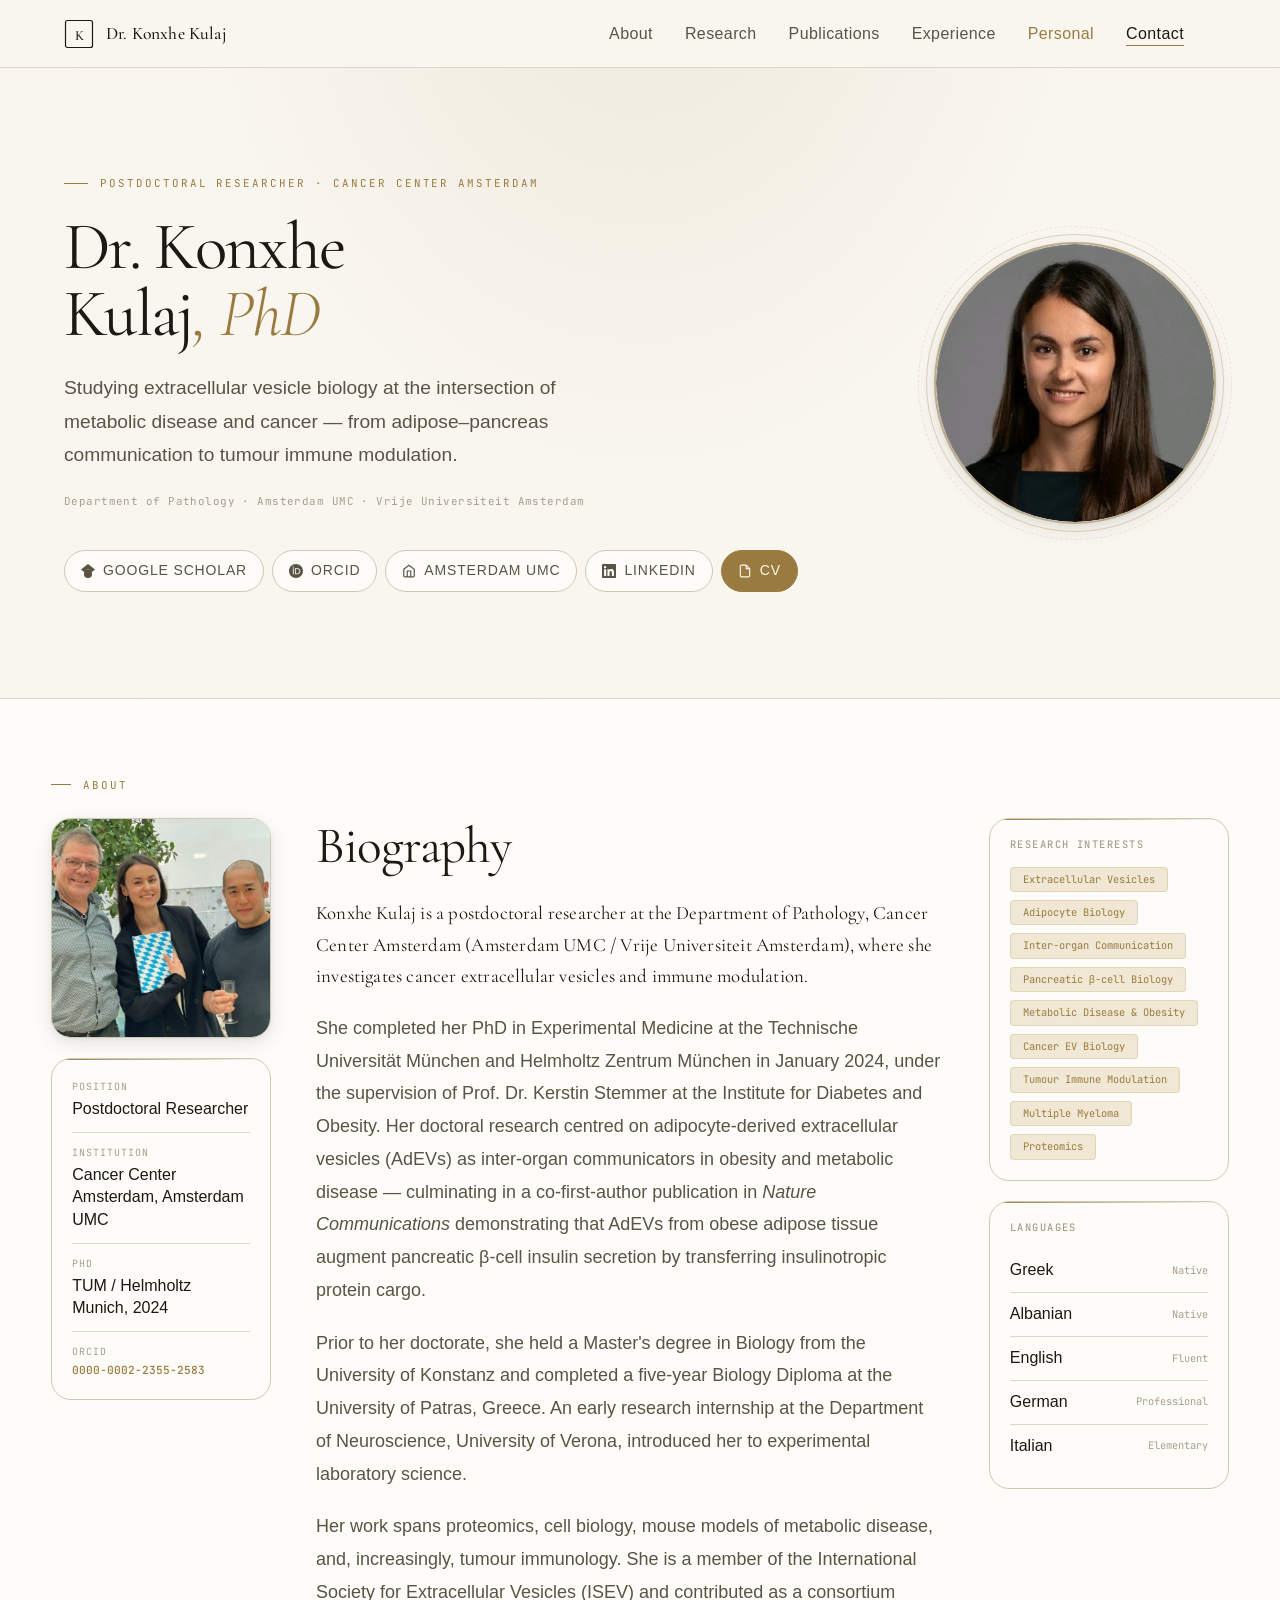
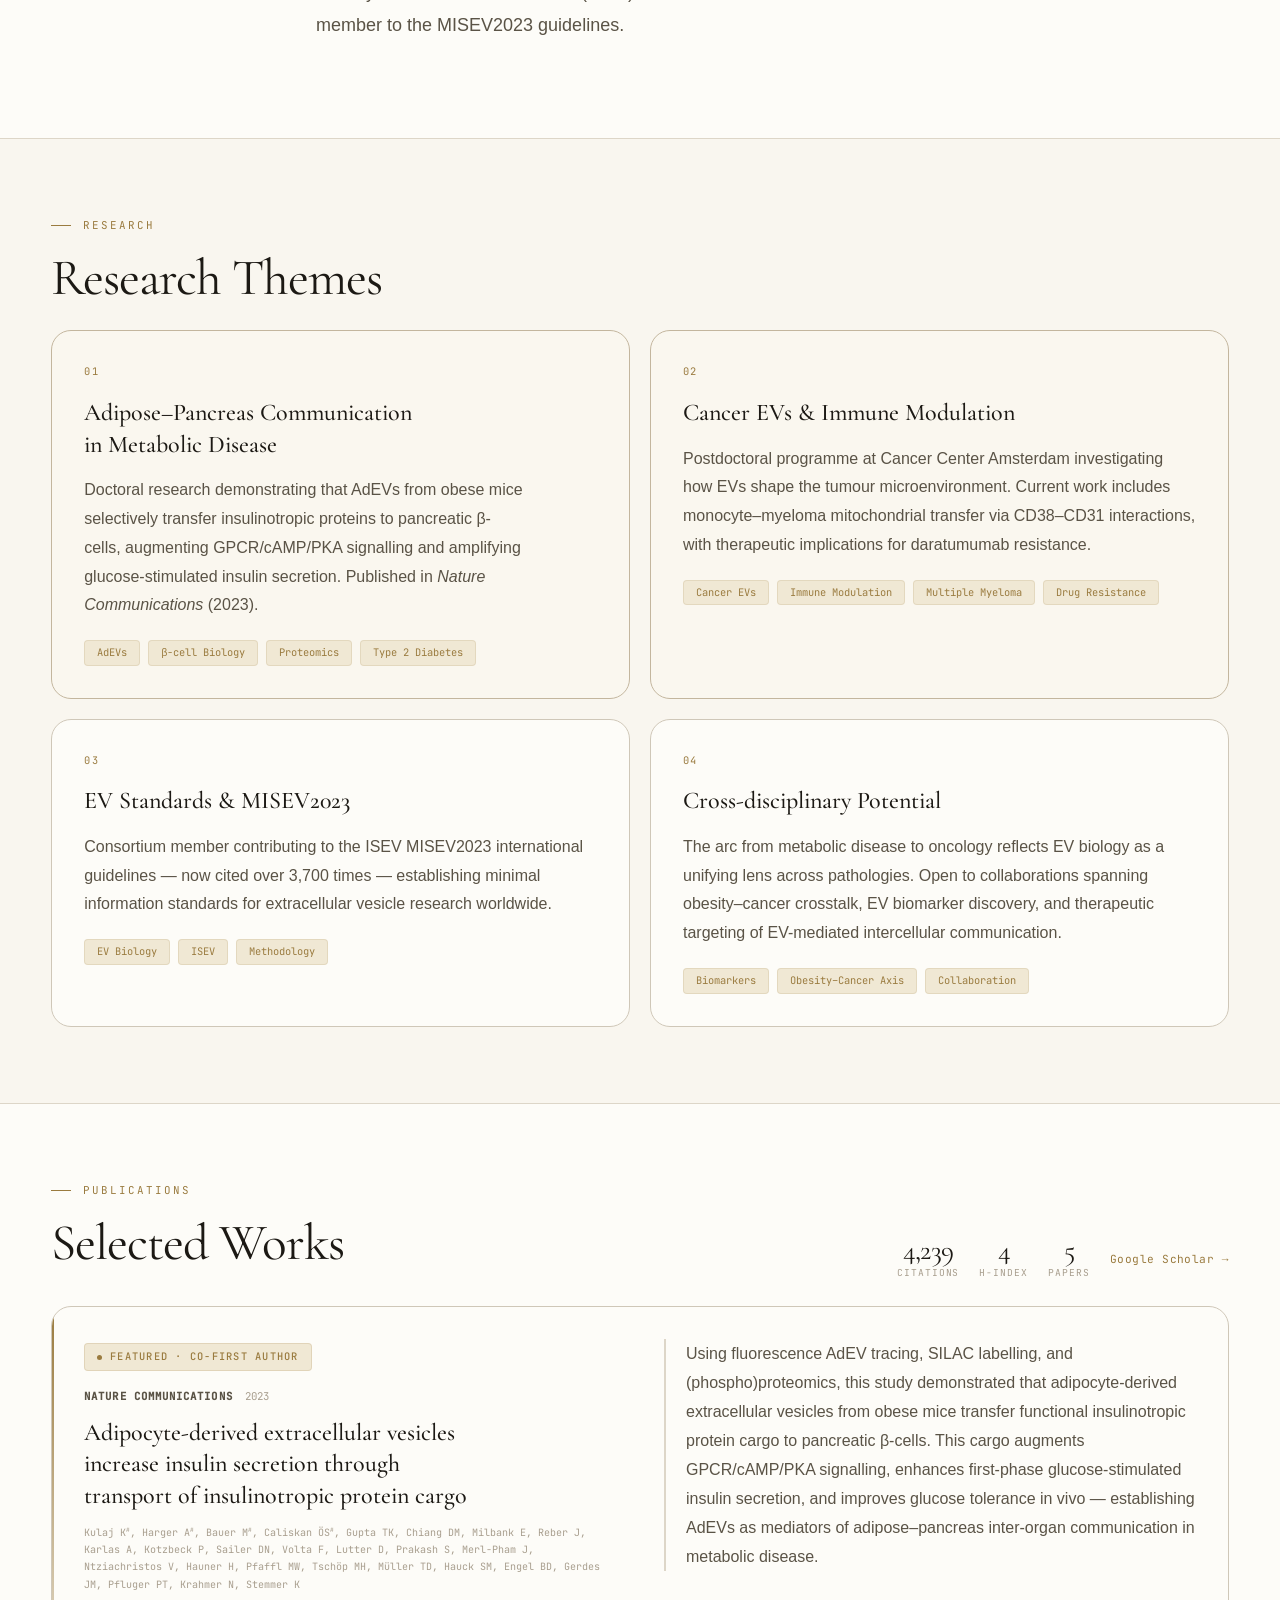
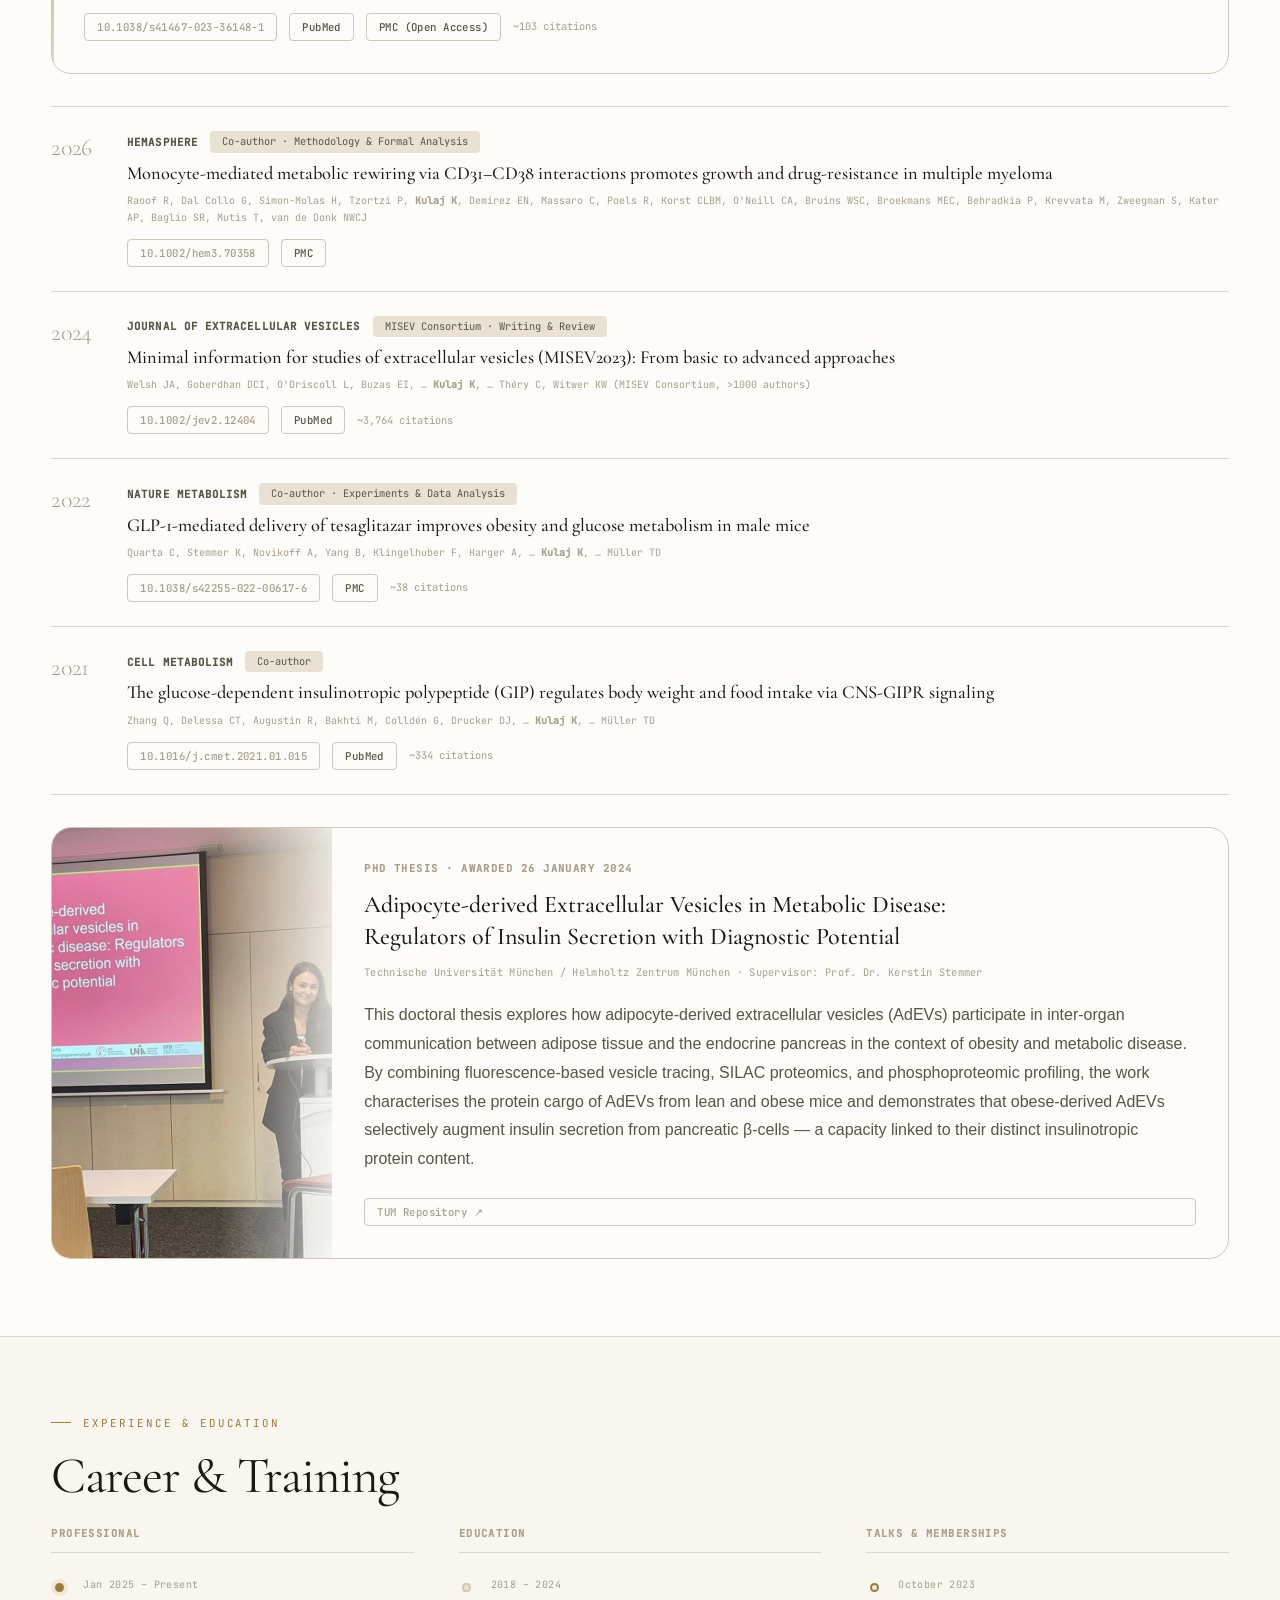
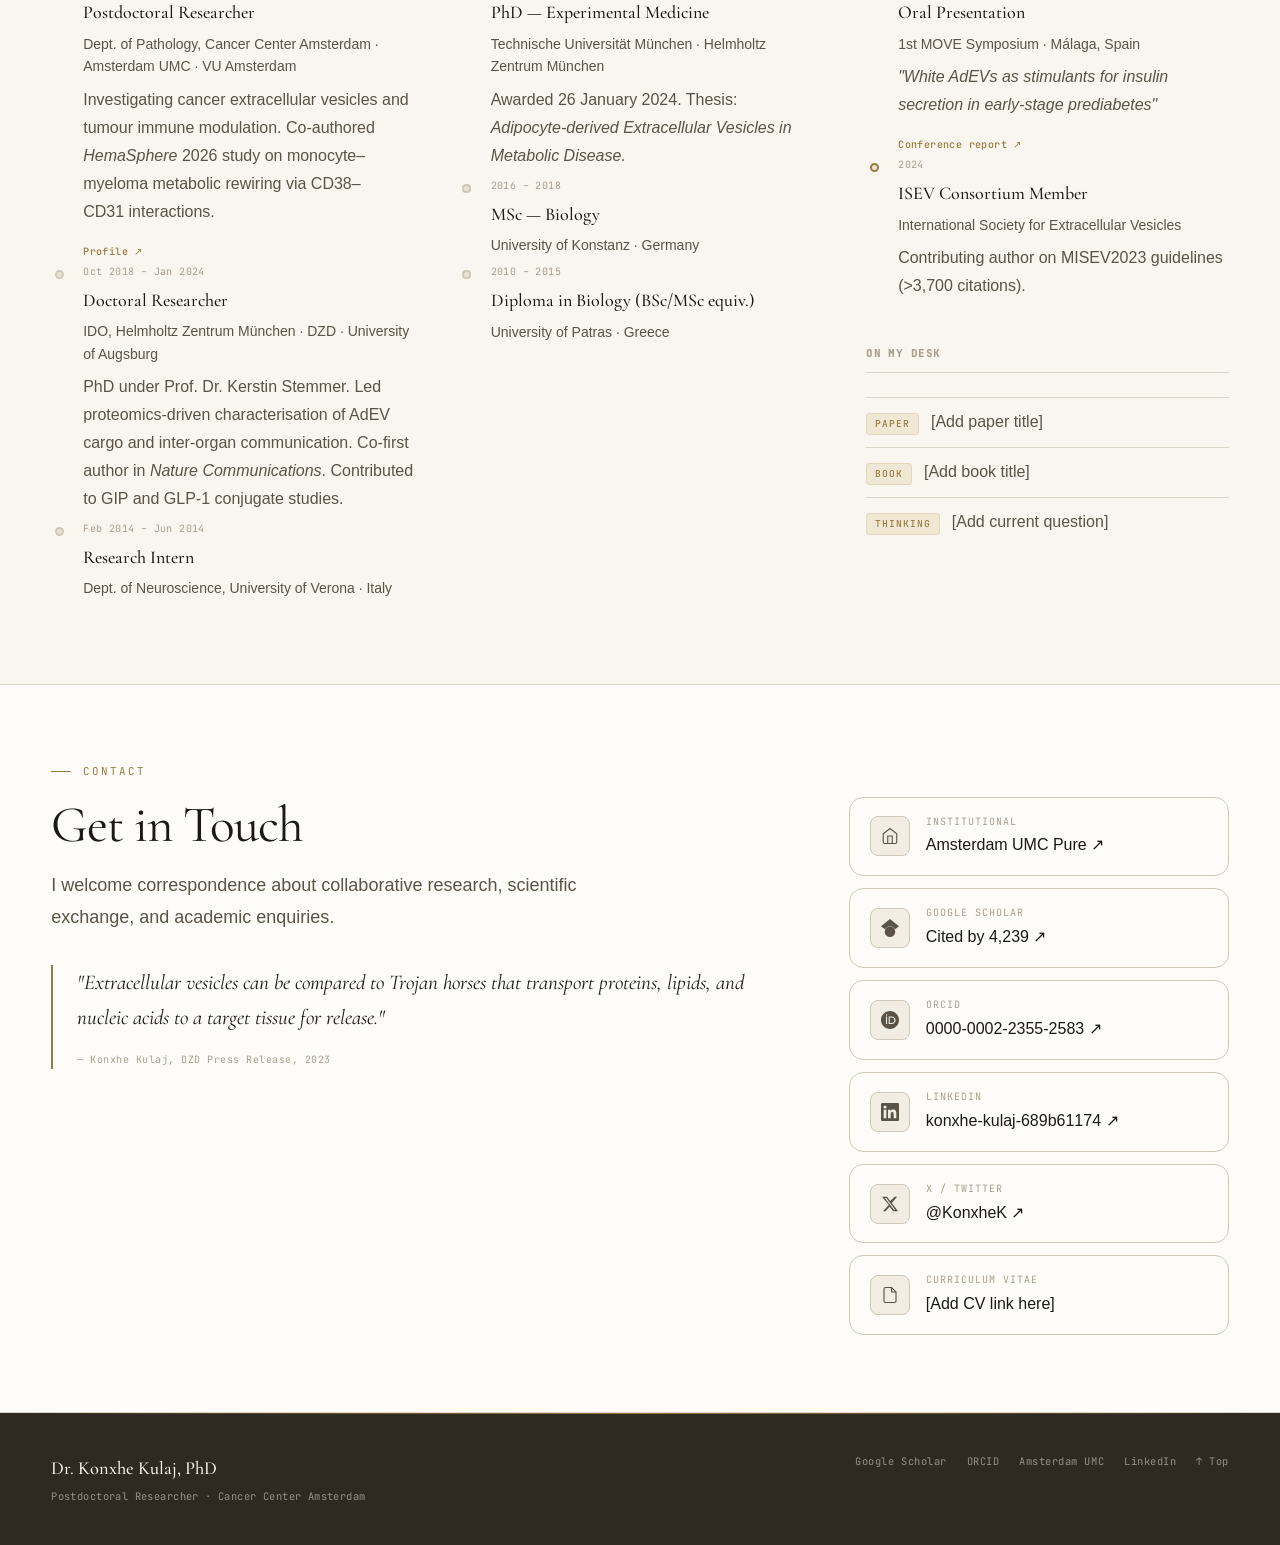
==== commit 505d9389: "Self-host Google fonts and compress photos - Serve Cormorant Garamond and JetBrains Mono (Latin + La" ====
--- a/index.html
+++ b/index.html
@@ -10,9 +10,7 @@
   <meta property="og:type" content="website" />
   <meta name="author" content="Konxhe Kulaj" />
 
-  <link rel="preconnect" href="https://fonts.googleapis.com" />
-  <link rel="preconnect" href="https://fonts.gstatic.com" crossorigin />
-  <link href="https://fonts.googleapis.com/css2?family=Cormorant+Garamond:ital,wght@0,300;0,400;0,500;0,600;1,300;1,400;1,500&family=JetBrains+Mono:wght@300;400;500&display=swap" rel="stylesheet" />
+  <link rel="stylesheet" href="fonts/fonts.css" />
   <link href="https://api.fontshare.com/v2/css?f[]=switzer@300,400,450,500,600&display=swap" rel="stylesheet" />
 
   <script type="application/ld+json">
--- a/fonts/fonts.css
+++ b/fonts/fonts.css
@@ -0,0 +1,161 @@
+/* Self-hosted fonts (Google Fonts, SIL Open Font License): Cormorant Garamond, JetBrains Mono */
+@font-face {
+  font-family: 'Cormorant Garamond';
+  font-style: italic;
+  font-weight: 300;
+  font-display: swap;
+  src: url(cormorant-garamond-a89ed22c.woff2) format('woff2');
+  unicode-range: U+0100-02BA, U+02BD-02C5, U+02C7-02CC, U+02CE-02D7, U+02DD-02FF, U+0304, U+0308, U+0329, U+1D00-1DBF, U+1E00-1E9F, U+1EF2-1EFF, U+2020, U+20A0-20AB, U+20AD-20C4, U+2113, U+2C60-2C7F, U+A720-A7FF;
+}
+@font-face {
+  font-family: 'Cormorant Garamond';
+  font-style: italic;
+  font-weight: 300;
+  font-display: swap;
+  src: url(cormorant-garamond-25e30982.woff2) format('woff2');
+  unicode-range: U+0000-00FF, U+0131, U+0152-0153, U+02BB-02BC, U+02C6, U+02DA, U+02DC, U+0304, U+0308, U+0329, U+2000-206F, U+20AC, U+2122, U+2191, U+2193, U+2212, U+2215, U+FEFF, U+FFFD;
+}
+@font-face {
+  font-family: 'Cormorant Garamond';
+  font-style: italic;
+  font-weight: 400;
+  font-display: swap;
+  src: url(cormorant-garamond-a89ed22c.woff2) format('woff2');
+  unicode-range: U+0100-02BA, U+02BD-02C5, U+02C7-02CC, U+02CE-02D7, U+02DD-02FF, U+0304, U+0308, U+0329, U+1D00-1DBF, U+1E00-1E9F, U+1EF2-1EFF, U+2020, U+20A0-20AB, U+20AD-20C4, U+2113, U+2C60-2C7F, U+A720-A7FF;
+}
+@font-face {
+  font-family: 'Cormorant Garamond';
+  font-style: italic;
+  font-weight: 400;
+  font-display: swap;
+  src: url(cormorant-garamond-25e30982.woff2) format('woff2');
+  unicode-range: U+0000-00FF, U+0131, U+0152-0153, U+02BB-02BC, U+02C6, U+02DA, U+02DC, U+0304, U+0308, U+0329, U+2000-206F, U+20AC, U+2122, U+2191, U+2193, U+2212, U+2215, U+FEFF, U+FFFD;
+}
+@font-face {
+  font-family: 'Cormorant Garamond';
+  font-style: italic;
+  font-weight: 500;
+  font-display: swap;
+  src: url(cormorant-garamond-a89ed22c.woff2) format('woff2');
+  unicode-range: U+0100-02BA, U+02BD-02C5, U+02C7-02CC, U+02CE-02D7, U+02DD-02FF, U+0304, U+0308, U+0329, U+1D00-1DBF, U+1E00-1E9F, U+1EF2-1EFF, U+2020, U+20A0-20AB, U+20AD-20C4, U+2113, U+2C60-2C7F, U+A720-A7FF;
+}
+@font-face {
+  font-family: 'Cormorant Garamond';
+  font-style: italic;
+  font-weight: 500;
+  font-display: swap;
+  src: url(cormorant-garamond-25e30982.woff2) format('woff2');
+  unicode-range: U+0000-00FF, U+0131, U+0152-0153, U+02BB-02BC, U+02C6, U+02DA, U+02DC, U+0304, U+0308, U+0329, U+2000-206F, U+20AC, U+2122, U+2191, U+2193, U+2212, U+2215, U+FEFF, U+FFFD;
+}
+@font-face {
+  font-family: 'Cormorant Garamond';
+  font-style: normal;
+  font-weight: 300;
+  font-display: swap;
+  src: url(cormorant-garamond-90768204.woff2) format('woff2');
+  unicode-range: U+0100-02BA, U+02BD-02C5, U+02C7-02CC, U+02CE-02D7, U+02DD-02FF, U+0304, U+0308, U+0329, U+1D00-1DBF, U+1E00-1E9F, U+1EF2-1EFF, U+2020, U+20A0-20AB, U+20AD-20C4, U+2113, U+2C60-2C7F, U+A720-A7FF;
+}
+@font-face {
+  font-family: 'Cormorant Garamond';
+  font-style: normal;
+  font-weight: 300;
+  font-display: swap;
+  src: url(cormorant-garamond-2fed1d1b.woff2) format('woff2');
+  unicode-range: U+0000-00FF, U+0131, U+0152-0153, U+02BB-02BC, U+02C6, U+02DA, U+02DC, U+0304, U+0308, U+0329, U+2000-206F, U+20AC, U+2122, U+2191, U+2193, U+2212, U+2215, U+FEFF, U+FFFD;
+}
+@font-face {
+  font-family: 'Cormorant Garamond';
+  font-style: normal;
+  font-weight: 400;
+  font-display: swap;
+  src: url(cormorant-garamond-90768204.woff2) format('woff2');
+  unicode-range: U+0100-02BA, U+02BD-02C5, U+02C7-02CC, U+02CE-02D7, U+02DD-02FF, U+0304, U+0308, U+0329, U+1D00-1DBF, U+1E00-1E9F, U+1EF2-1EFF, U+2020, U+20A0-20AB, U+20AD-20C4, U+2113, U+2C60-2C7F, U+A720-A7FF;
+}
+@font-face {
+  font-family: 'Cormorant Garamond';
+  font-style: normal;
+  font-weight: 400;
+  font-display: swap;
+  src: url(cormorant-garamond-2fed1d1b.woff2) format('woff2');
+  unicode-range: U+0000-00FF, U+0131, U+0152-0153, U+02BB-02BC, U+02C6, U+02DA, U+02DC, U+0304, U+0308, U+0329, U+2000-206F, U+20AC, U+2122, U+2191, U+2193, U+2212, U+2215, U+FEFF, U+FFFD;
+}
+@font-face {
+  font-family: 'Cormorant Garamond';
+  font-style: normal;
+  font-weight: 500;
+  font-display: swap;
+  src: url(cormorant-garamond-90768204.woff2) format('woff2');
+  unicode-range: U+0100-02BA, U+02BD-02C5, U+02C7-02CC, U+02CE-02D7, U+02DD-02FF, U+0304, U+0308, U+0329, U+1D00-1DBF, U+1E00-1E9F, U+1EF2-1EFF, U+2020, U+20A0-20AB, U+20AD-20C4, U+2113, U+2C60-2C7F, U+A720-A7FF;
+}
+@font-face {
+  font-family: 'Cormorant Garamond';
+  font-style: normal;
+  font-weight: 500;
+  font-display: swap;
+  src: url(cormorant-garamond-2fed1d1b.woff2) format('woff2');
+  unicode-range: U+0000-00FF, U+0131, U+0152-0153, U+02BB-02BC, U+02C6, U+02DA, U+02DC, U+0304, U+0308, U+0329, U+2000-206F, U+20AC, U+2122, U+2191, U+2193, U+2212, U+2215, U+FEFF, U+FFFD;
+}
+@font-face {
+  font-family: 'Cormorant Garamond';
+  font-style: normal;
+  font-weight: 600;
+  font-display: swap;
+  src: url(cormorant-garamond-90768204.woff2) format('woff2');
+  unicode-range: U+0100-02BA, U+02BD-02C5, U+02C7-02CC, U+02CE-02D7, U+02DD-02FF, U+0304, U+0308, U+0329, U+1D00-1DBF, U+1E00-1E9F, U+1EF2-1EFF, U+2020, U+20A0-20AB, U+20AD-20C4, U+2113, U+2C60-2C7F, U+A720-A7FF;
+}
+@font-face {
+  font-family: 'Cormorant Garamond';
+  font-style: normal;
+  font-weight: 600;
+  font-display: swap;
+  src: url(cormorant-garamond-2fed1d1b.woff2) format('woff2');
+  unicode-range: U+0000-00FF, U+0131, U+0152-0153, U+02BB-02BC, U+02C6, U+02DA, U+02DC, U+0304, U+0308, U+0329, U+2000-206F, U+20AC, U+2122, U+2191, U+2193, U+2212, U+2215, U+FEFF, U+FFFD;
+}
+@font-face {
+  font-family: 'JetBrains Mono';
+  font-style: normal;
+  font-weight: 300;
+  font-display: swap;
+  src: url(jetbrains-mono-a9d2fd1c.woff2) format('woff2');
+  unicode-range: U+0100-02BA, U+02BD-02C5, U+02C7-02CC, U+02CE-02D7, U+02DD-02FF, U+0304, U+0308, U+0329, U+1D00-1DBF, U+1E00-1E9F, U+1EF2-1EFF, U+2020, U+20A0-20AB, U+20AD-20C4, U+2113, U+2C60-2C7F, U+A720-A7FF;
+}
+@font-face {
+  font-family: 'JetBrains Mono';
+  font-style: normal;
+  font-weight: 300;
+  font-display: swap;
+  src: url(jetbrains-mono-93eb99bc.woff2) format('woff2');
+  unicode-range: U+0000-00FF, U+0131, U+0152-0153, U+02BB-02BC, U+02C6, U+02DA, U+02DC, U+0304, U+0308, U+0329, U+2000-206F, U+20AC, U+2122, U+2191, U+2193, U+2212, U+2215, U+FEFF, U+FFFD;
+}
+@font-face {
+  font-family: 'JetBrains Mono';
+  font-style: normal;
+  font-weight: 400;
+  font-display: swap;
+  src: url(jetbrains-mono-a9d2fd1c.woff2) format('woff2');
+  unicode-range: U+0100-02BA, U+02BD-02C5, U+02C7-02CC, U+02CE-02D7, U+02DD-02FF, U+0304, U+0308, U+0329, U+1D00-1DBF, U+1E00-1E9F, U+1EF2-1EFF, U+2020, U+20A0-20AB, U+20AD-20C4, U+2113, U+2C60-2C7F, U+A720-A7FF;
+}
+@font-face {
+  font-family: 'JetBrains Mono';
+  font-style: normal;
+  font-weight: 400;
+  font-display: swap;
+  src: url(jetbrains-mono-93eb99bc.woff2) format('woff2');
+  unicode-range: U+0000-00FF, U+0131, U+0152-0153, U+02BB-02BC, U+02C6, U+02DA, U+02DC, U+0304, U+0308, U+0329, U+2000-206F, U+20AC, U+2122, U+2191, U+2193, U+2212, U+2215, U+FEFF, U+FFFD;
+}
+@font-face {
+  font-family: 'JetBrains Mono';
+  font-style: normal;
+  font-weight: 500;
+  font-display: swap;
+  src: url(jetbrains-mono-a9d2fd1c.woff2) format('woff2');
+  unicode-range: U+0100-02BA, U+02BD-02C5, U+02C7-02CC, U+02CE-02D7, U+02DD-02FF, U+0304, U+0308, U+0329, U+1D00-1DBF, U+1E00-1E9F, U+1EF2-1EFF, U+2020, U+20A0-20AB, U+20AD-20C4, U+2113, U+2C60-2C7F, U+A720-A7FF;
+}
+@font-face {
+  font-family: 'JetBrains Mono';
+  font-style: normal;
+  font-weight: 500;
+  font-display: swap;
+  src: url(jetbrains-mono-93eb99bc.woff2) format('woff2');
+  unicode-range: U+0000-00FF, U+0131, U+0152-0153, U+02BB-02BC, U+02C6, U+02DA, U+02DC, U+0304, U+0308, U+0329, U+2000-206F, U+20AC, U+2122, U+2191, U+2193, U+2212, U+2215, U+FEFF, U+FFFD;
+}
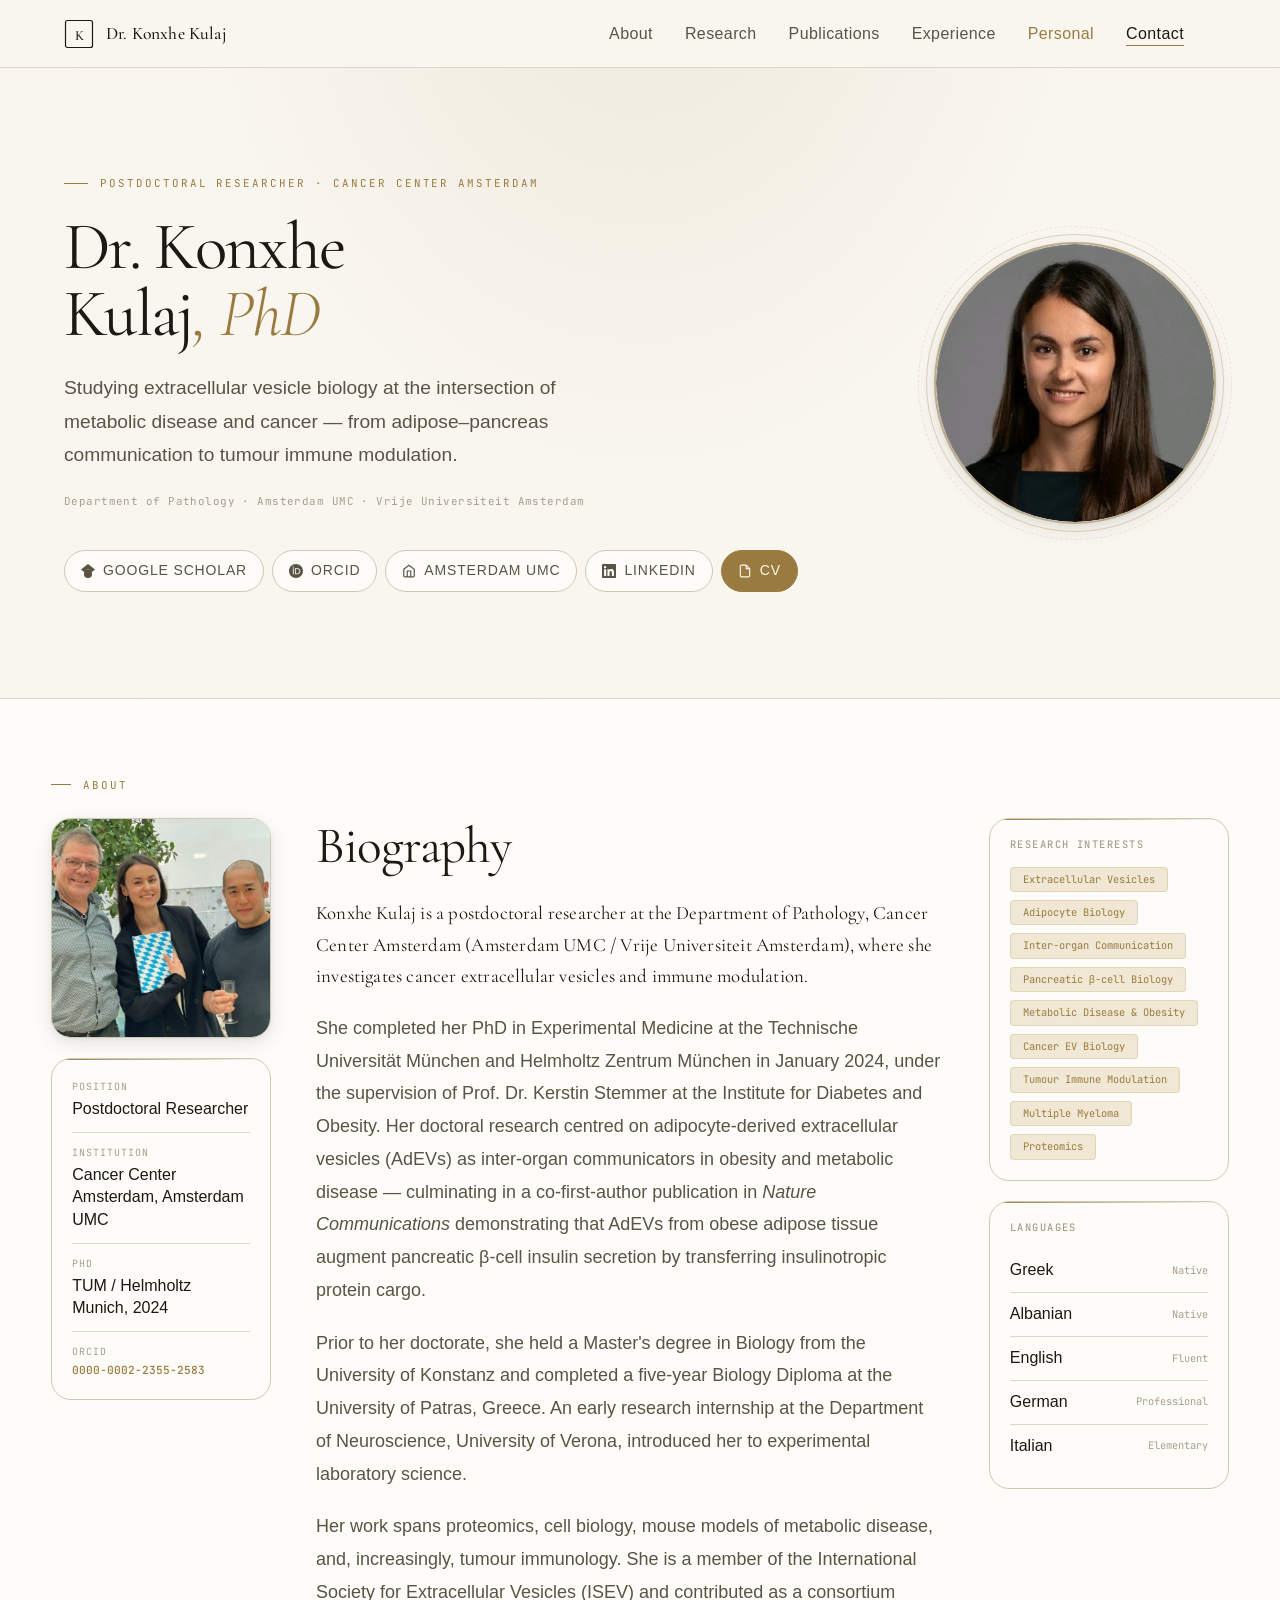
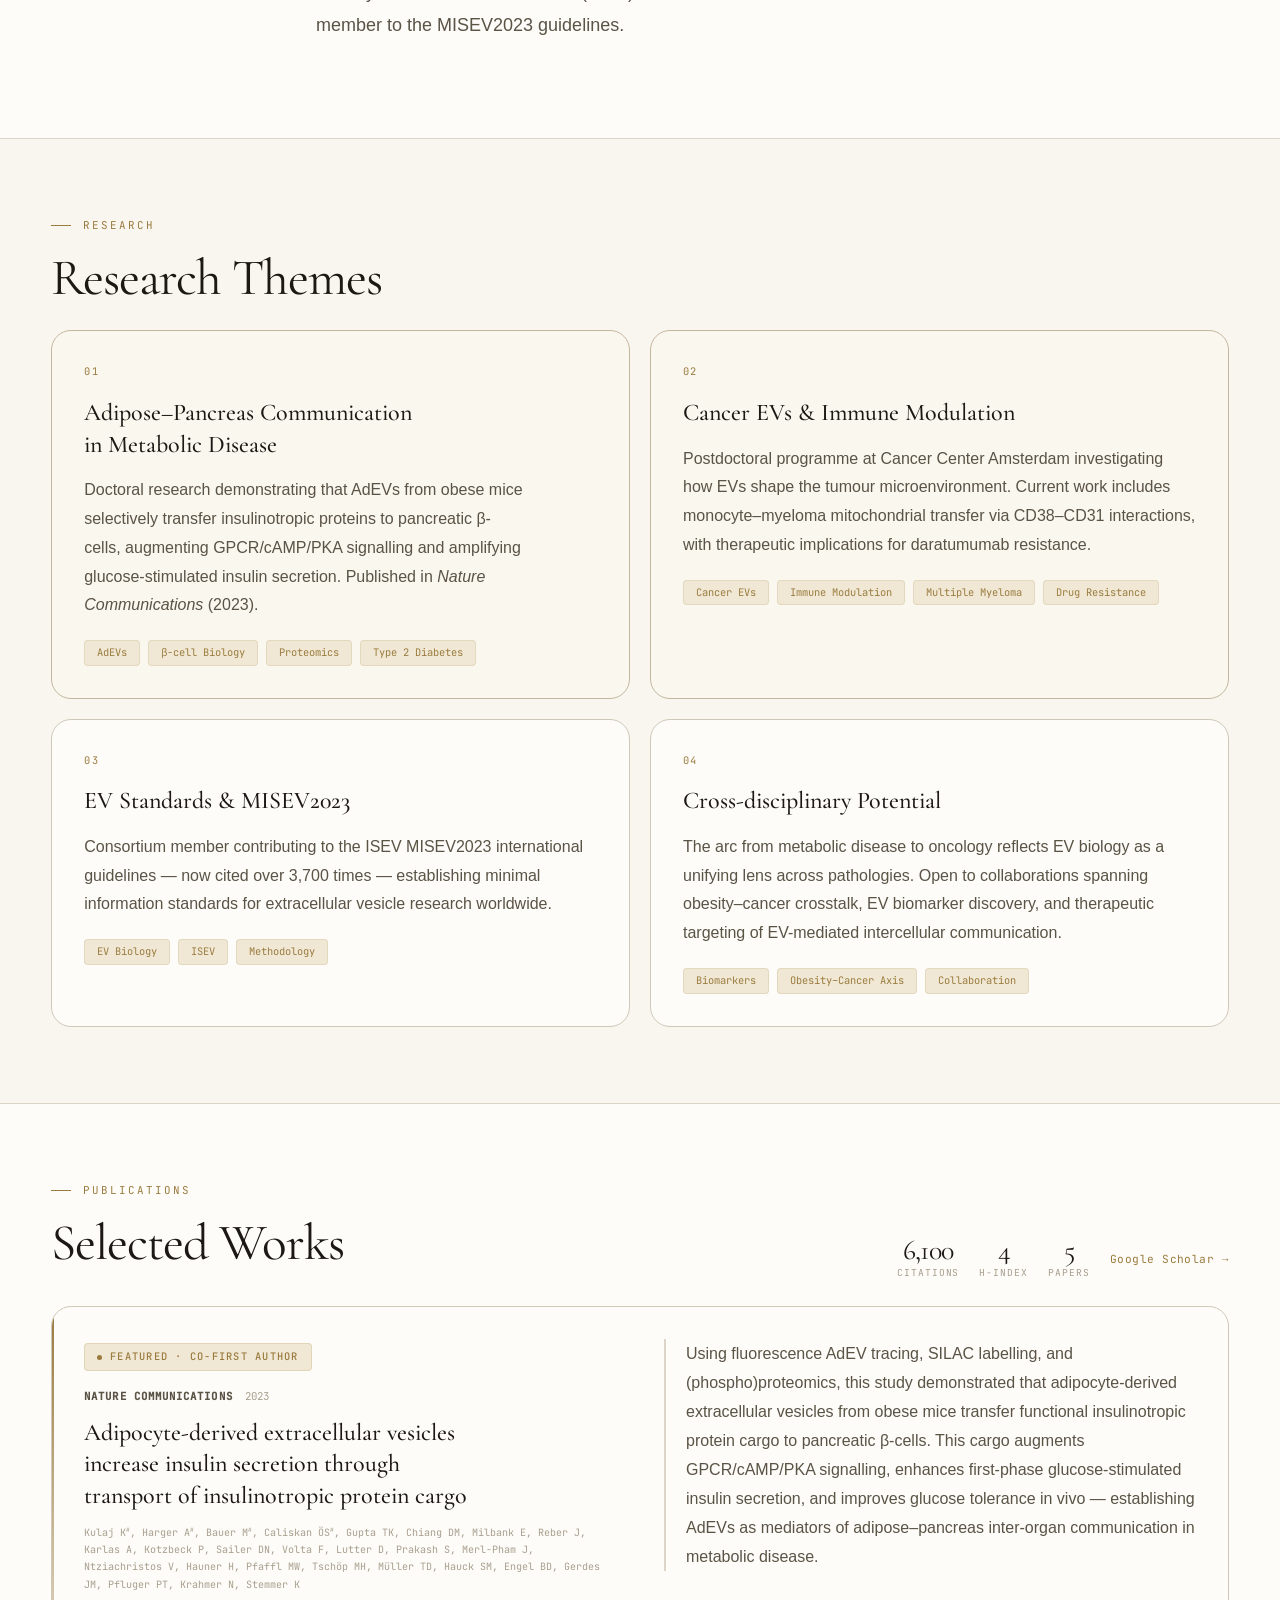
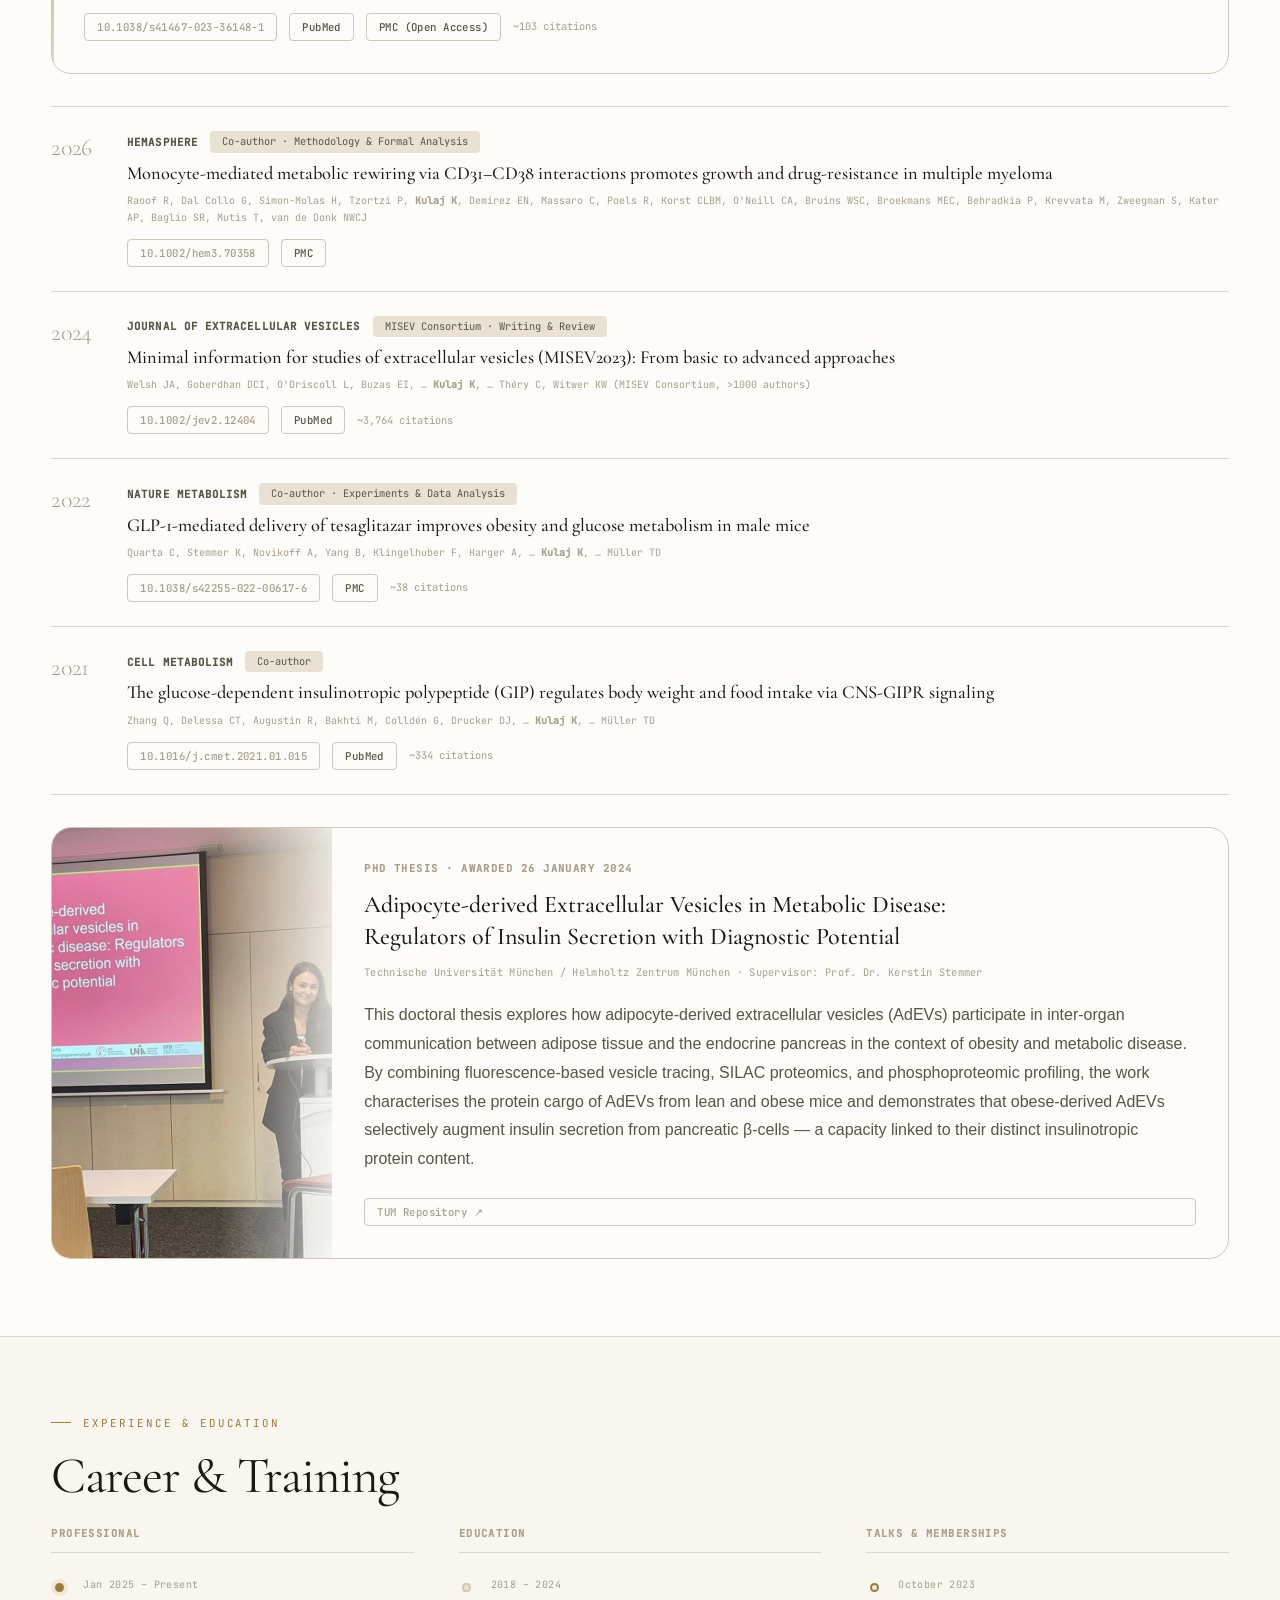
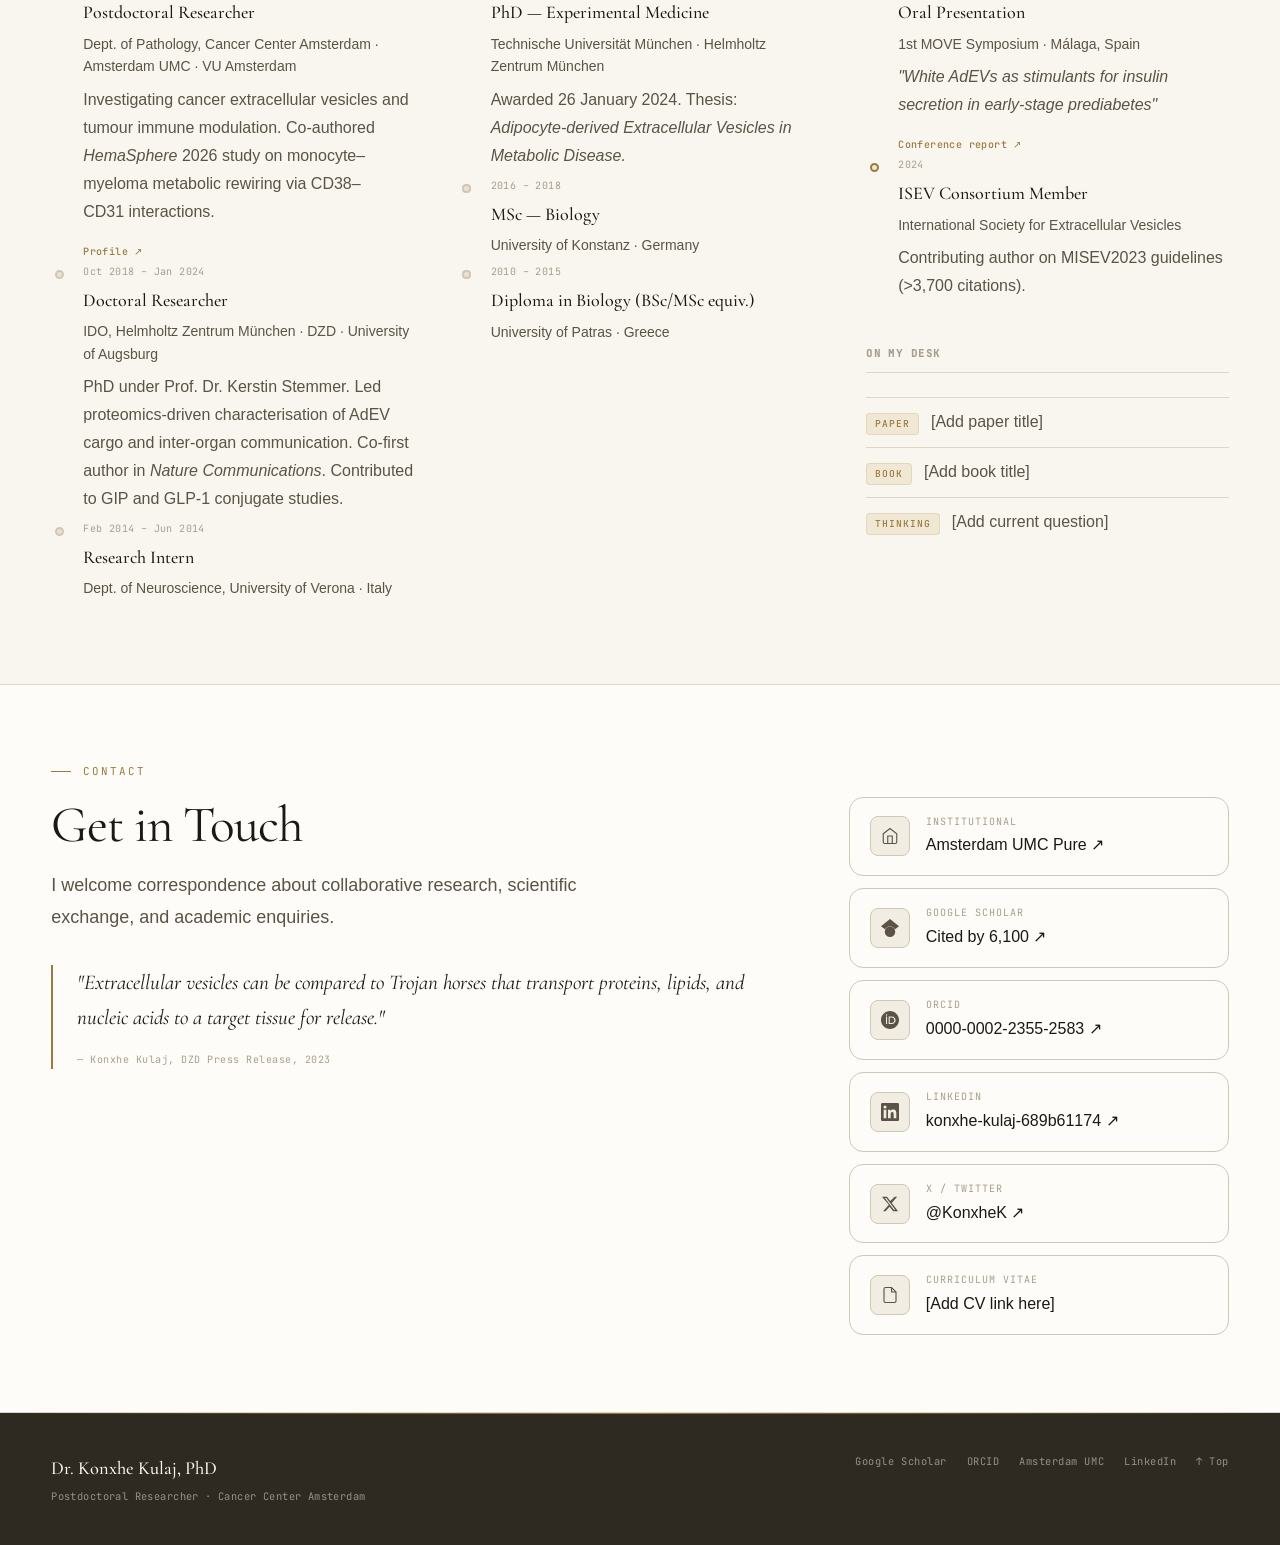
==== commit aa813ae4: "Update total citation count to 6,100 per owner (CV figure) Co-Authored-By: Claude Sonnet 5.5 <norepl" ====
--- a/index.html
+++ b/index.html
@@ -8,6 +8,19 @@
   <meta property="og:title" content="Dr. Konxhe Kulaj, PhD" />
   <meta property="og:description" content="Postdoctoral Researcher at Cancer Center Amsterdam · Extracellular Vesicles · Metabolic Disease · Cancer Immunology" />
   <meta property="og:type" content="website" />
+  <link rel="canonical" href="https://konxhekulaj.com/" />
+  <meta property="og:url" content="https://konxhekulaj.com/" />
+  <meta property="og:site_name" content="Dr. Konxhe Kulaj" />
+  <meta property="og:image" content="https://konxhekulaj.com/og-image.png" />
+  <meta property="og:image:width" content="1200" />
+  <meta property="og:image:height" content="630" />
+  <meta name="twitter:card" content="summary_large_image" />
+  <meta name="twitter:title" content="Dr. Konxhe Kulaj, PhD" />
+  <meta name="twitter:description" content="Postdoctoral Researcher at Cancer Center Amsterdam · Extracellular Vesicles · Metabolic Disease · Cancer Immunology" />
+  <meta name="twitter:image" content="https://konxhekulaj.com/og-image.png" />
+  <link rel="icon" href="favicon.svg" type="image/svg+xml" />
+  <link rel="apple-touch-icon" href="apple-touch-icon.png" />
+  <meta name="theme-color" content="#f9f6ef" />
   <meta name="author" content="Konxhe Kulaj" />
 
   <link rel="stylesheet" href="fonts/fonts.css" />
@@ -232,7 +245,7 @@
         <div class="pub-header">
           <h2 class="section-title" id="pub-h">Selected Works</h2>
           <div class="pub-metrics-inline">
-            <div class="pmi"><span class="pmi-num">4,239</span><span class="pmi-label">Citations</span></div>
+            <div class="pmi"><span class="pmi-num">6,100</span><span class="pmi-label">Citations</span></div>
             <div class="pmi"><span class="pmi-num">4</span><span class="pmi-label">h-index</span></div>
             <div class="pmi"><span class="pmi-num">5</span><span class="pmi-label">Papers</span></div>
             <a href="https://scholar.google.com/citations?user=rQQsSL4AAAAJ&hl=en" target="_blank" rel="noopener" class="pmi-link">Google Scholar →</a>
@@ -460,7 +473,7 @@
             </a>
             <a href="https://scholar.google.com/citations?user=rQQsSL4AAAAJ&hl=en" target="_blank" rel="noopener" class="contact-item">
               <div class="contact-item__icon"><svg width="18" height="18" viewBox="0 0 24 24" fill="currentColor" aria-hidden="true"><path d="M5.242 13.769L0 9.5 12 0l12 9.5-5.242 4.269C17.548 11.249 14.978 9.5 12 9.5c-2.977 0-5.548 1.748-6.758 4.269zM12 10a7 7 0 1 0 0 14 7 7 0 0 0 0-14z"/></svg></div>
-              <div class="contact-item__body"><span class="contact-item__label">Google Scholar</span><span class="contact-item__val">Cited by 4,239 ↗</span></div>
+              <div class="contact-item__body"><span class="contact-item__label">Google Scholar</span><span class="contact-item__val">Cited by 6,100 ↗</span></div>
             </a>
             <a href="https://orcid.org/0000-0002-2355-2583" target="_blank" rel="noopener" class="contact-item">
               <div class="contact-item__icon"><svg width="18" height="18" viewBox="0 0 24 24" fill="currentColor" aria-hidden="true"><path d="M12 0C5.372 0 0 5.372 0 12s5.372 12 12 12 12-5.372 12-12S18.628 0 12 0zM7.369 4.378c.525 0 .947.431.947.947s-.422.947-.947.947a.95.95 0 0 1-.947-.947c0-.525.422-.947.947-.947zm-.722 3.038h1.444v10.041H6.647V7.416zm3.562 0h3.9c3.712 0 5.344 2.653 5.344 5.025 0 2.578-2.016 5.016-5.325 5.016h-3.919V7.416zm1.444 1.303v7.444h2.297c3.272 0 3.872-2.484 3.872-3.722 0-2.016-1.266-3.722-3.872-3.722h-2.297z"/></svg></div>
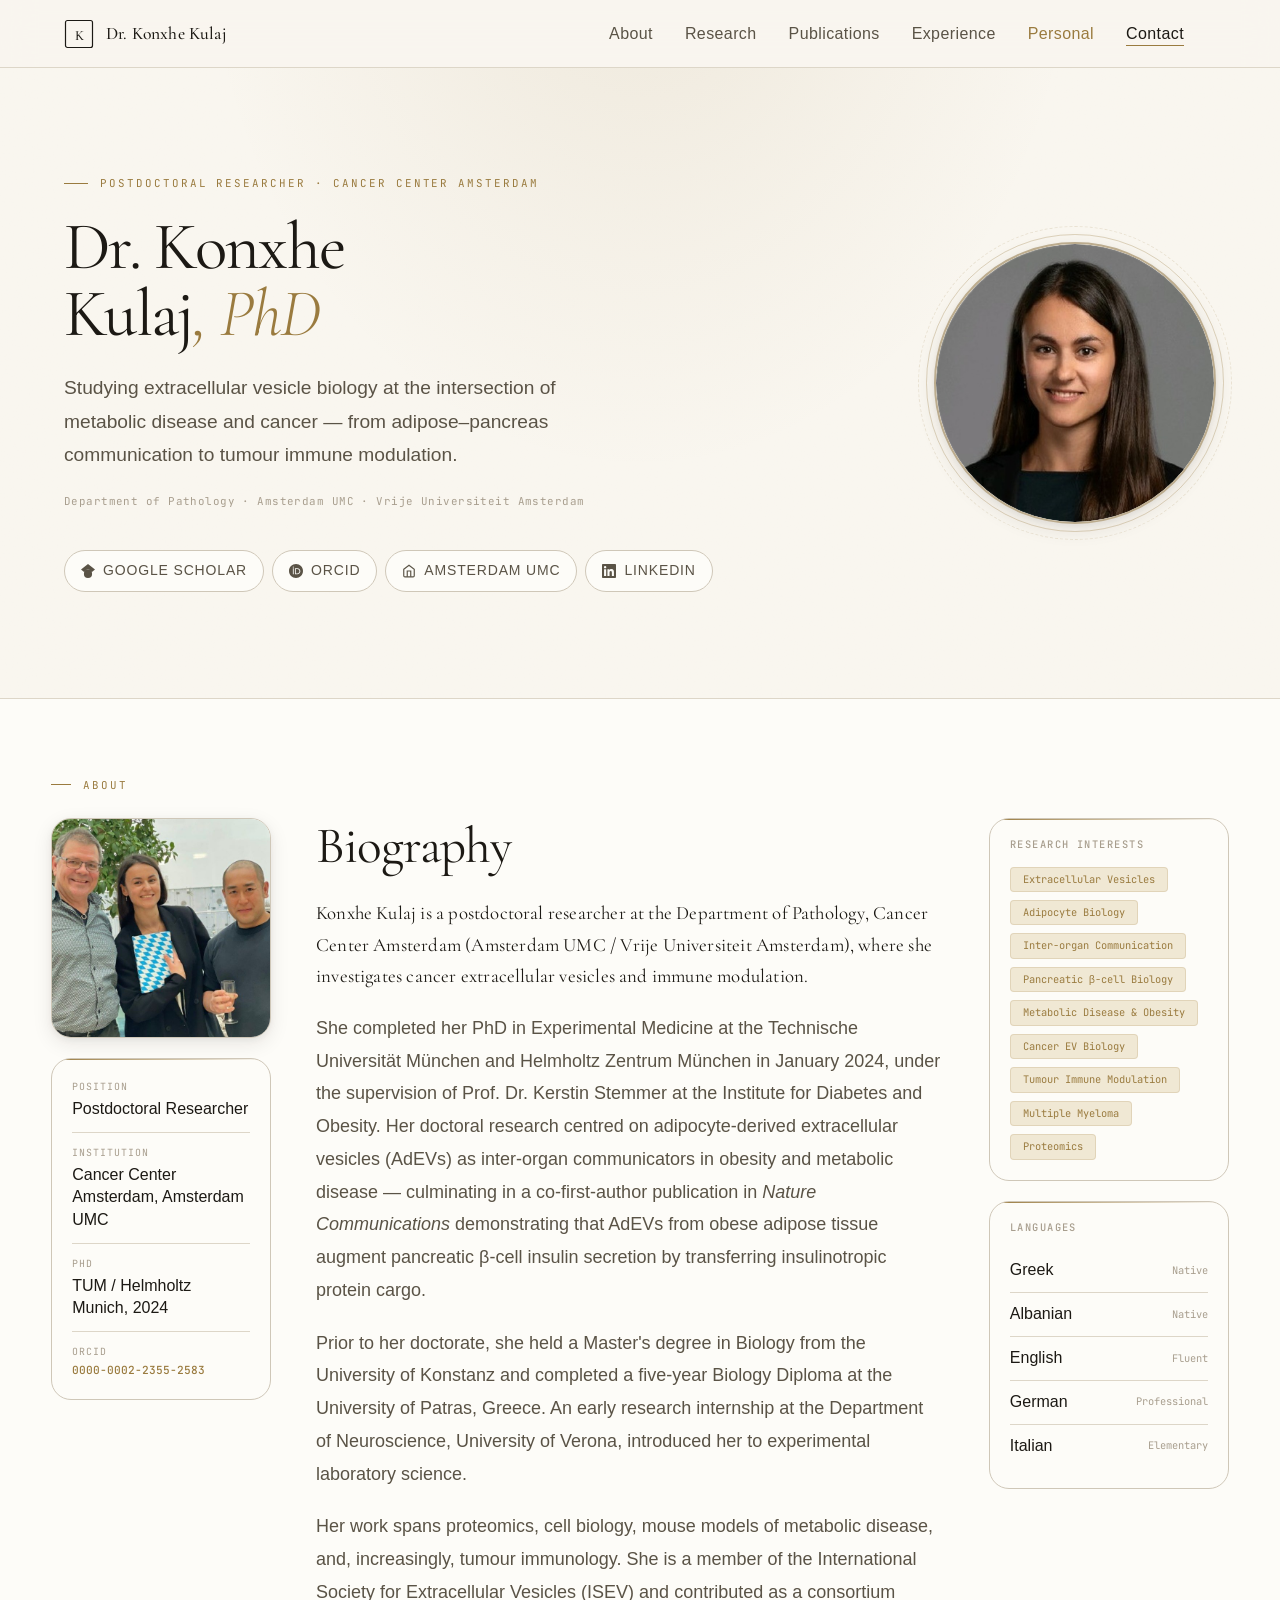
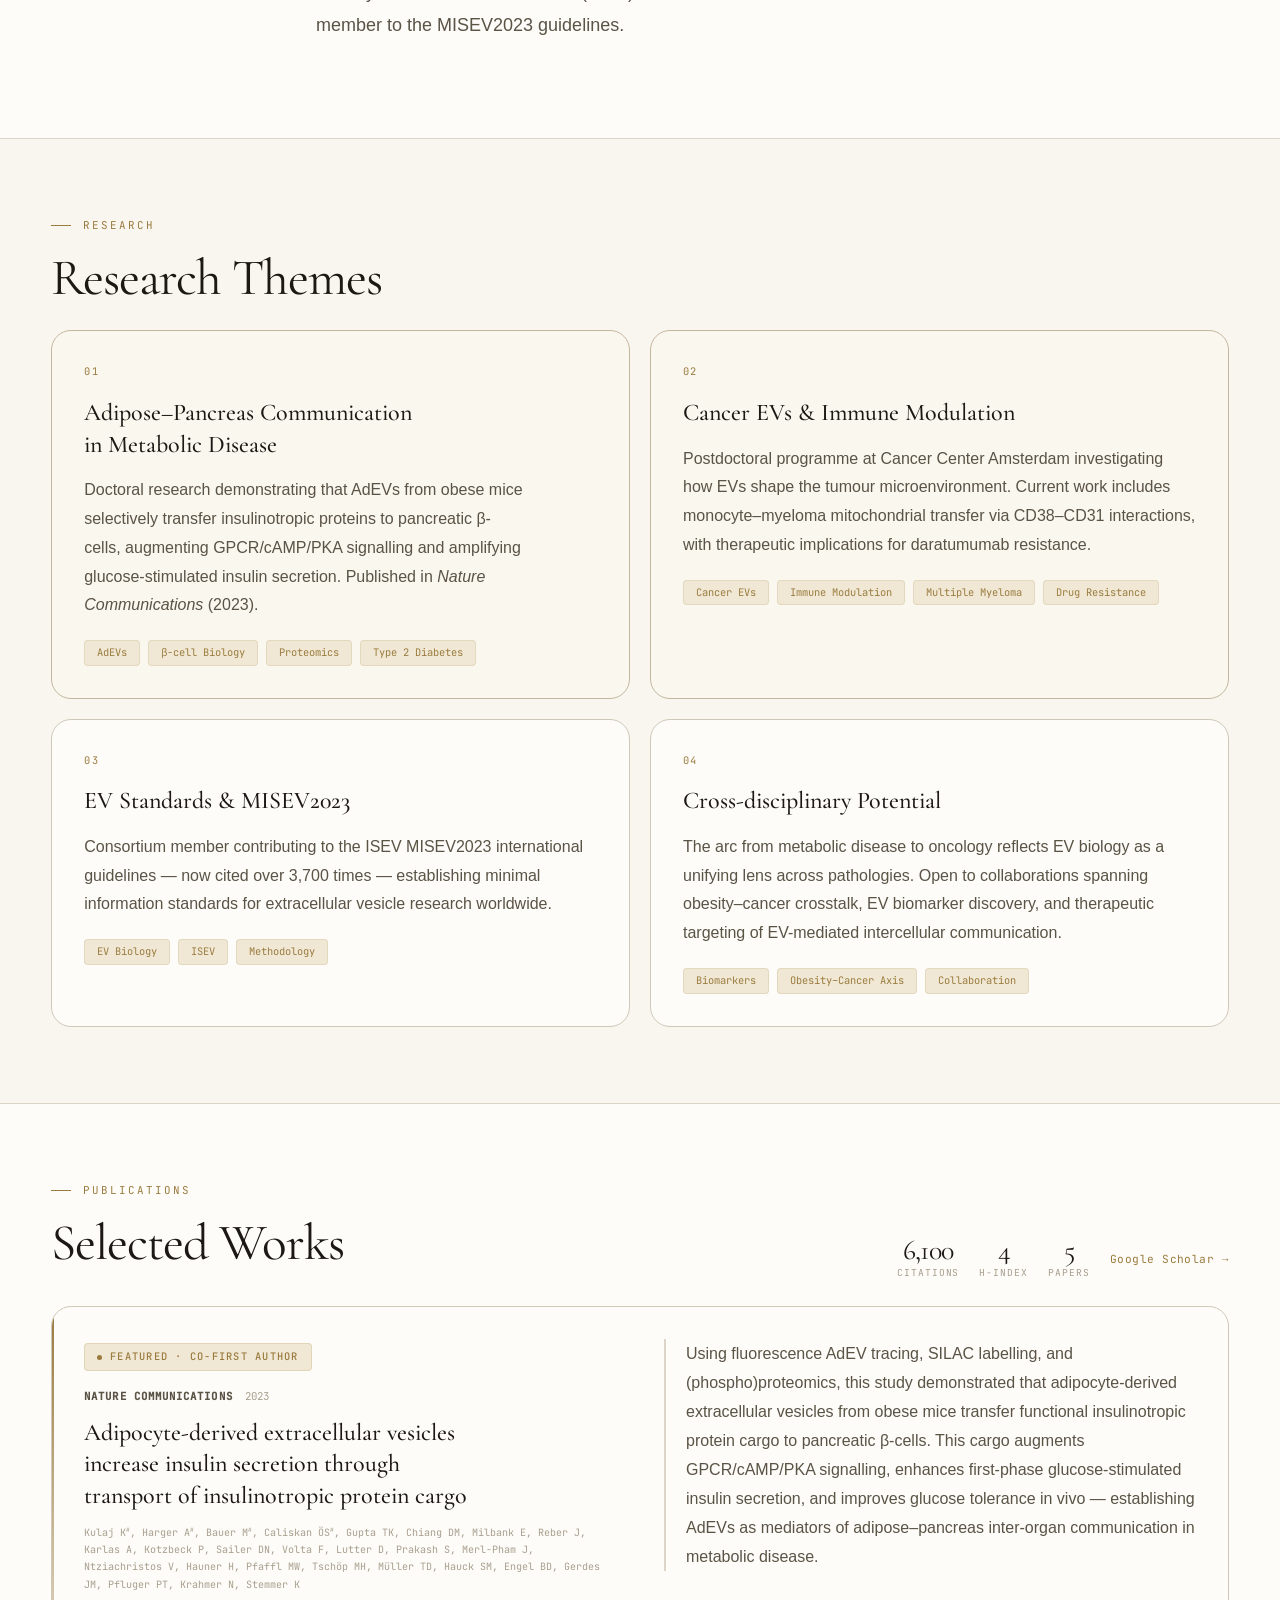
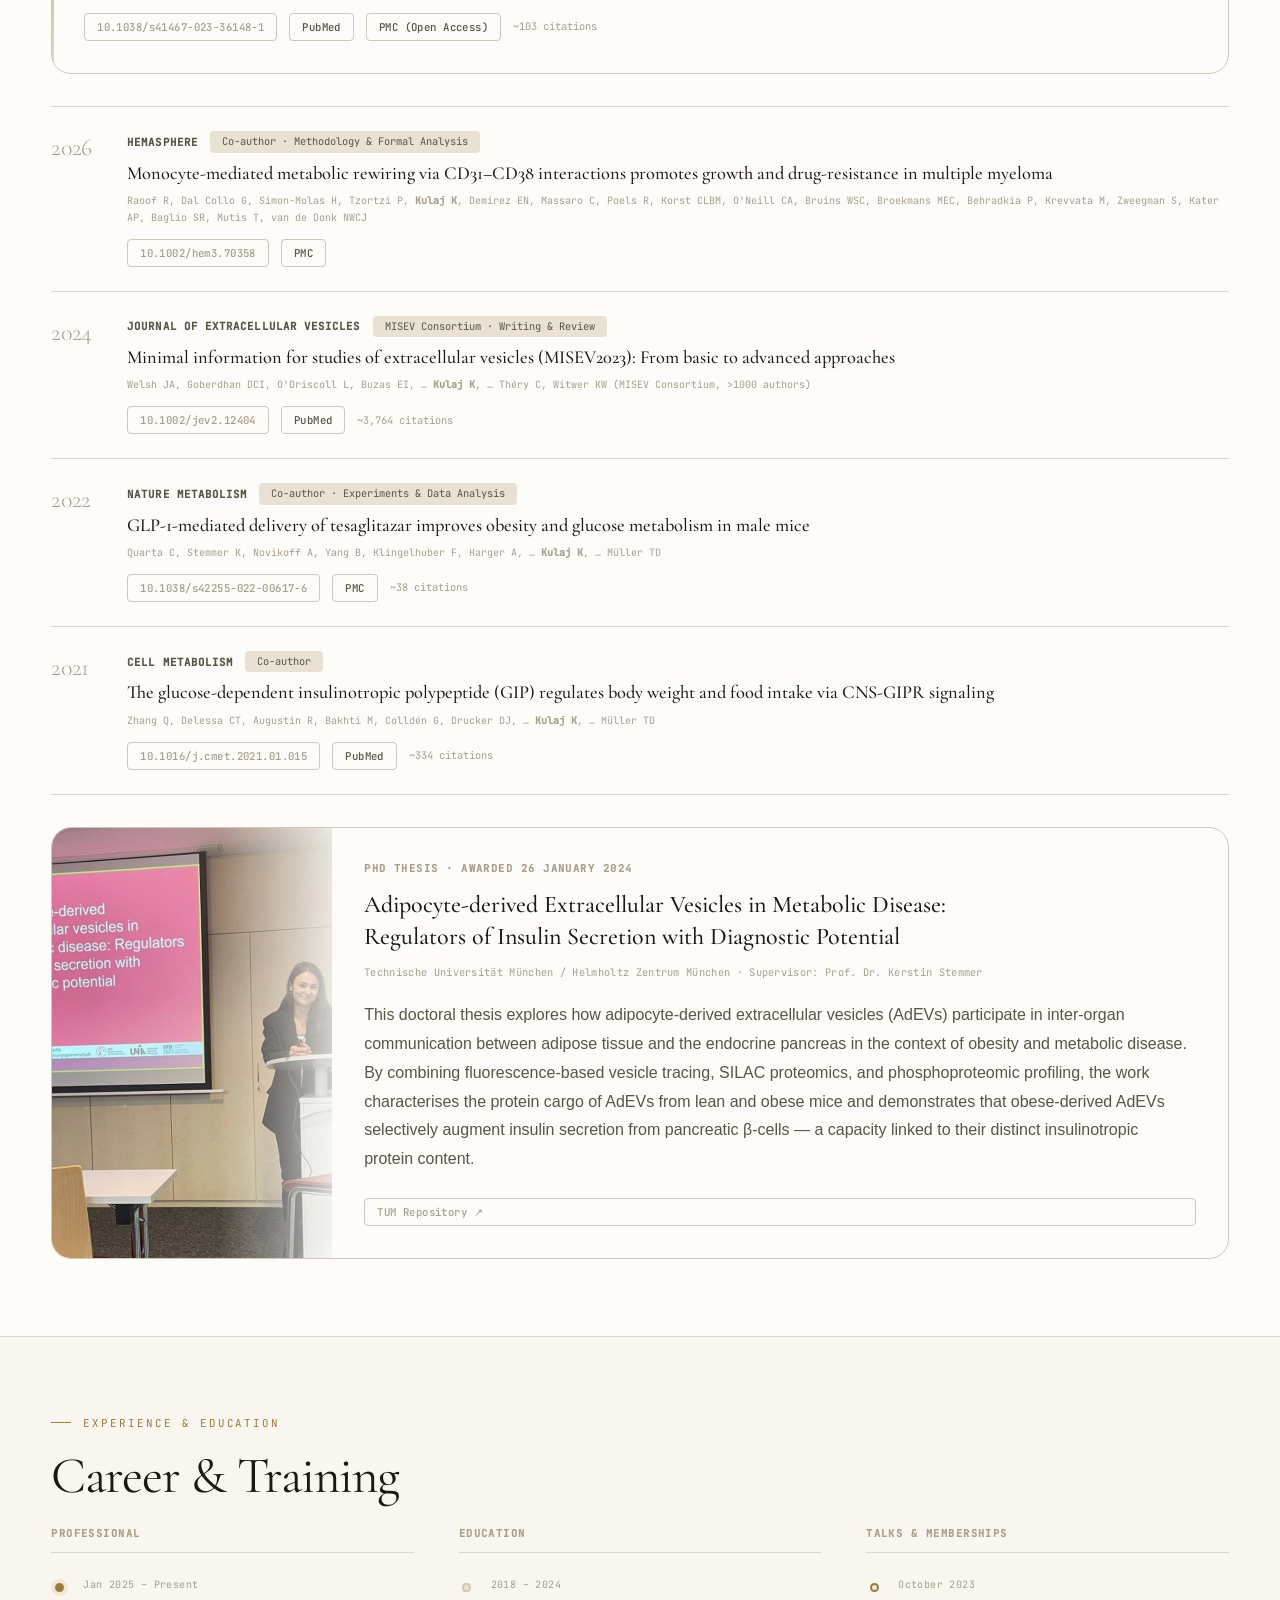
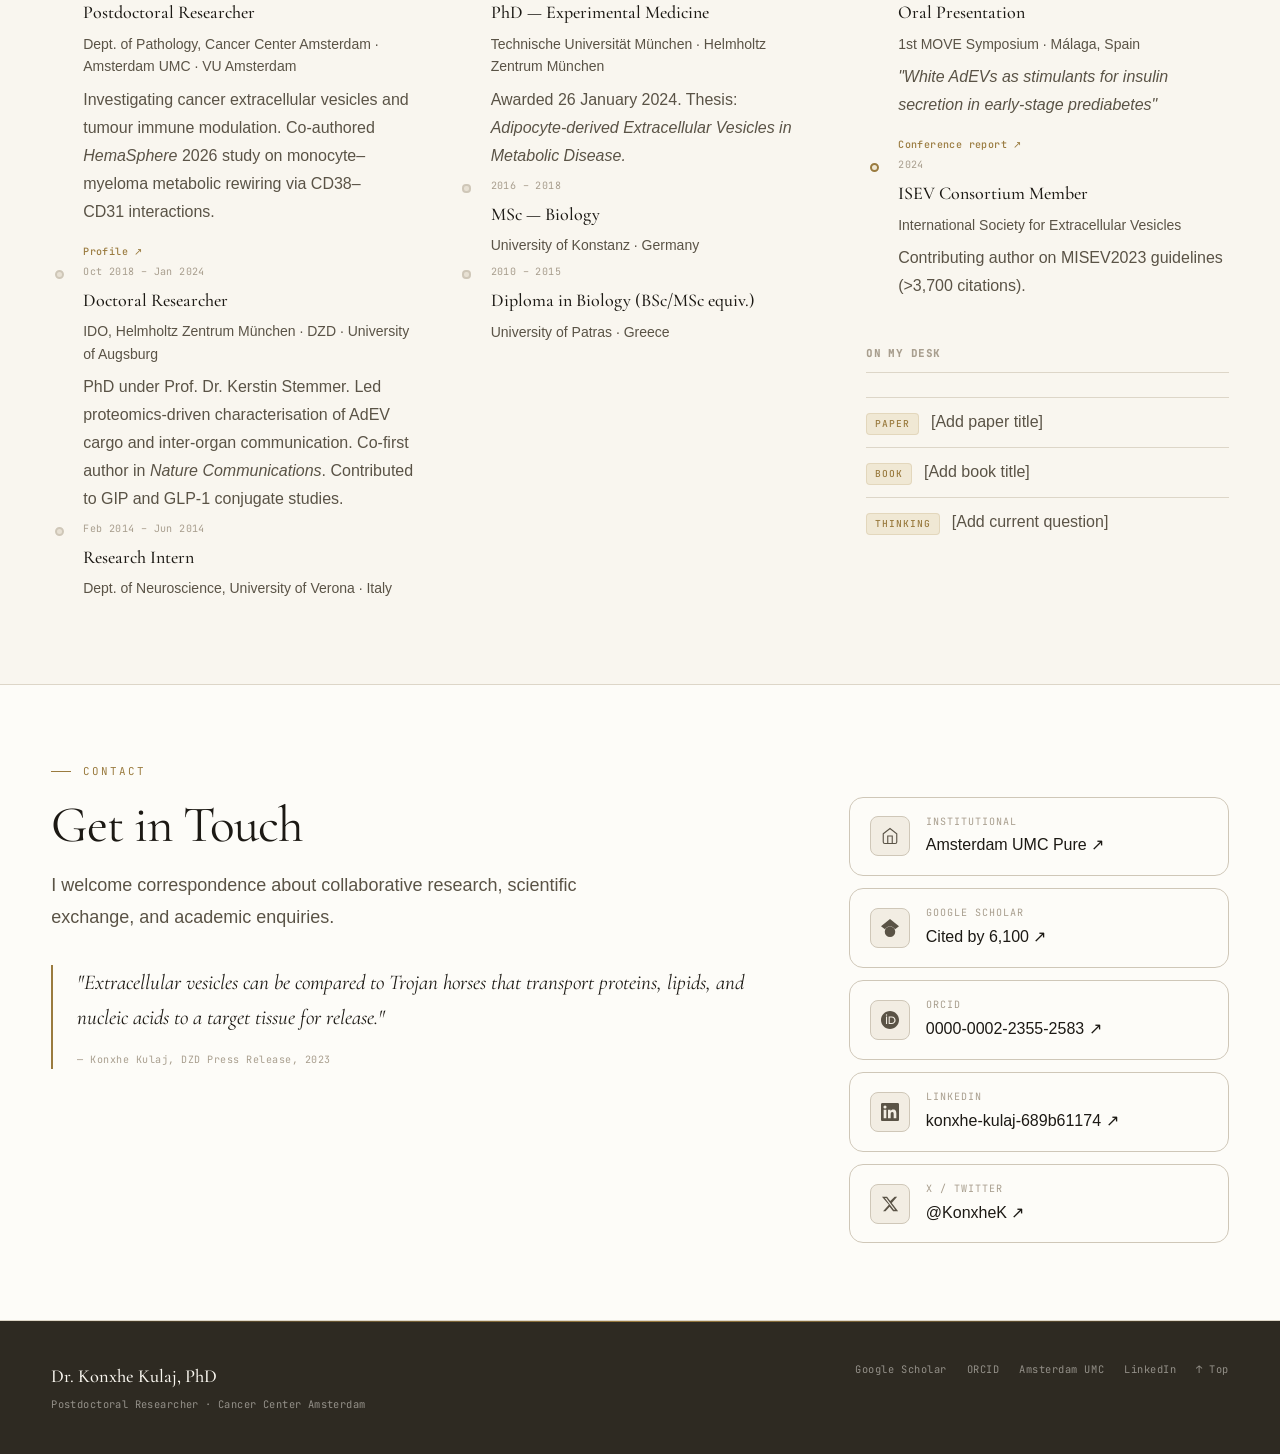
==== commit c5788073: "Hide CV button and CV row until a public CV exists The CV link was a dead placeholder. Hidden in com" ====
--- a/index.html
+++ b/index.html
@@ -117,10 +117,12 @@
               <svg width="14" height="14" viewBox="0 0 24 24" fill="currentColor" aria-hidden="true"><path d="M20.447 20.452h-3.554v-5.569c0-1.328-.027-3.037-1.852-3.037-1.853 0-2.136 1.445-2.136 2.939v5.667H9.351V9h3.414v1.561h.046c.477-.9 1.637-1.85 3.37-1.85 3.601 0 4.267 2.37 4.267 5.455v6.286zM5.337 7.433a2.062 2.062 0 0 1-2.063-2.065 2.064 2.064 0 1 1 2.063 2.065zm1.782 13.019H3.555V9h3.564v11.452zM22.225 0H1.771C.792 0 0 .774 0 1.729v20.542C0 23.227.792 24 1.771 24h20.451C23.2 24 24 23.227 24 22.271V1.729C24 .774 23.2 0 22.222 0h.003z"/></svg>
               LinkedIn
             </a>
+            <!-- CV button hidden until a public (no private details) CV exists. Restore by removing these comment markers.
             <a href="#contact" class="hero-link hero-link--cv">
               <svg width="14" height="14" viewBox="0 0 24 24" fill="none" stroke="currentColor" stroke-width="2" aria-hidden="true"><path d="M14 2H6a2 2 0 0 0-2 2v16a2 2 0 0 0 2 2h12a2 2 0 0 0 2-2V8z"/><polyline points="14,2 14,8 20,8"/></svg>
               CV
             </a>
+            -->
           </div>
         </div>
 
@@ -487,10 +489,12 @@
               <div class="contact-item__icon"><svg width="18" height="18" viewBox="0 0 24 24" fill="currentColor" aria-hidden="true"><path d="M18.244 2.25h3.308l-7.227 8.26 8.502 11.24H16.17l-4.714-6.231-5.401 6.231H2.744l7.737-8.835L1.254 2.25H8.08l4.259 5.631zm-1.161 17.52h1.833L7.084 4.126H5.117z"/></svg></div>
               <div class="contact-item__body"><span class="contact-item__label">X / Twitter</span><span class="contact-item__val">@KonxheK ↗</span></div>
             </a>
+            <!-- CV row hidden until a public (no private details) CV exists. Restore by removing these comment markers.
             <div class="contact-item contact-item--cv">
               <div class="contact-item__icon"><svg width="18" height="18" viewBox="0 0 24 24" fill="none" stroke="currentColor" stroke-width="1.5" aria-hidden="true"><path d="M14 2H6a2 2 0 0 0-2 2v16a2 2 0 0 0 2 2h12a2 2 0 0 0 2-2V8z"/><polyline points="14,2 14,8 20,8"/></svg></div>
               <div class="contact-item__body"><span class="contact-item__label">Curriculum Vitae</span><a href="#" class="contact-item__val">[Add CV link here]</a></div>
             </div>
+            -->
           </div>
 
         </div>
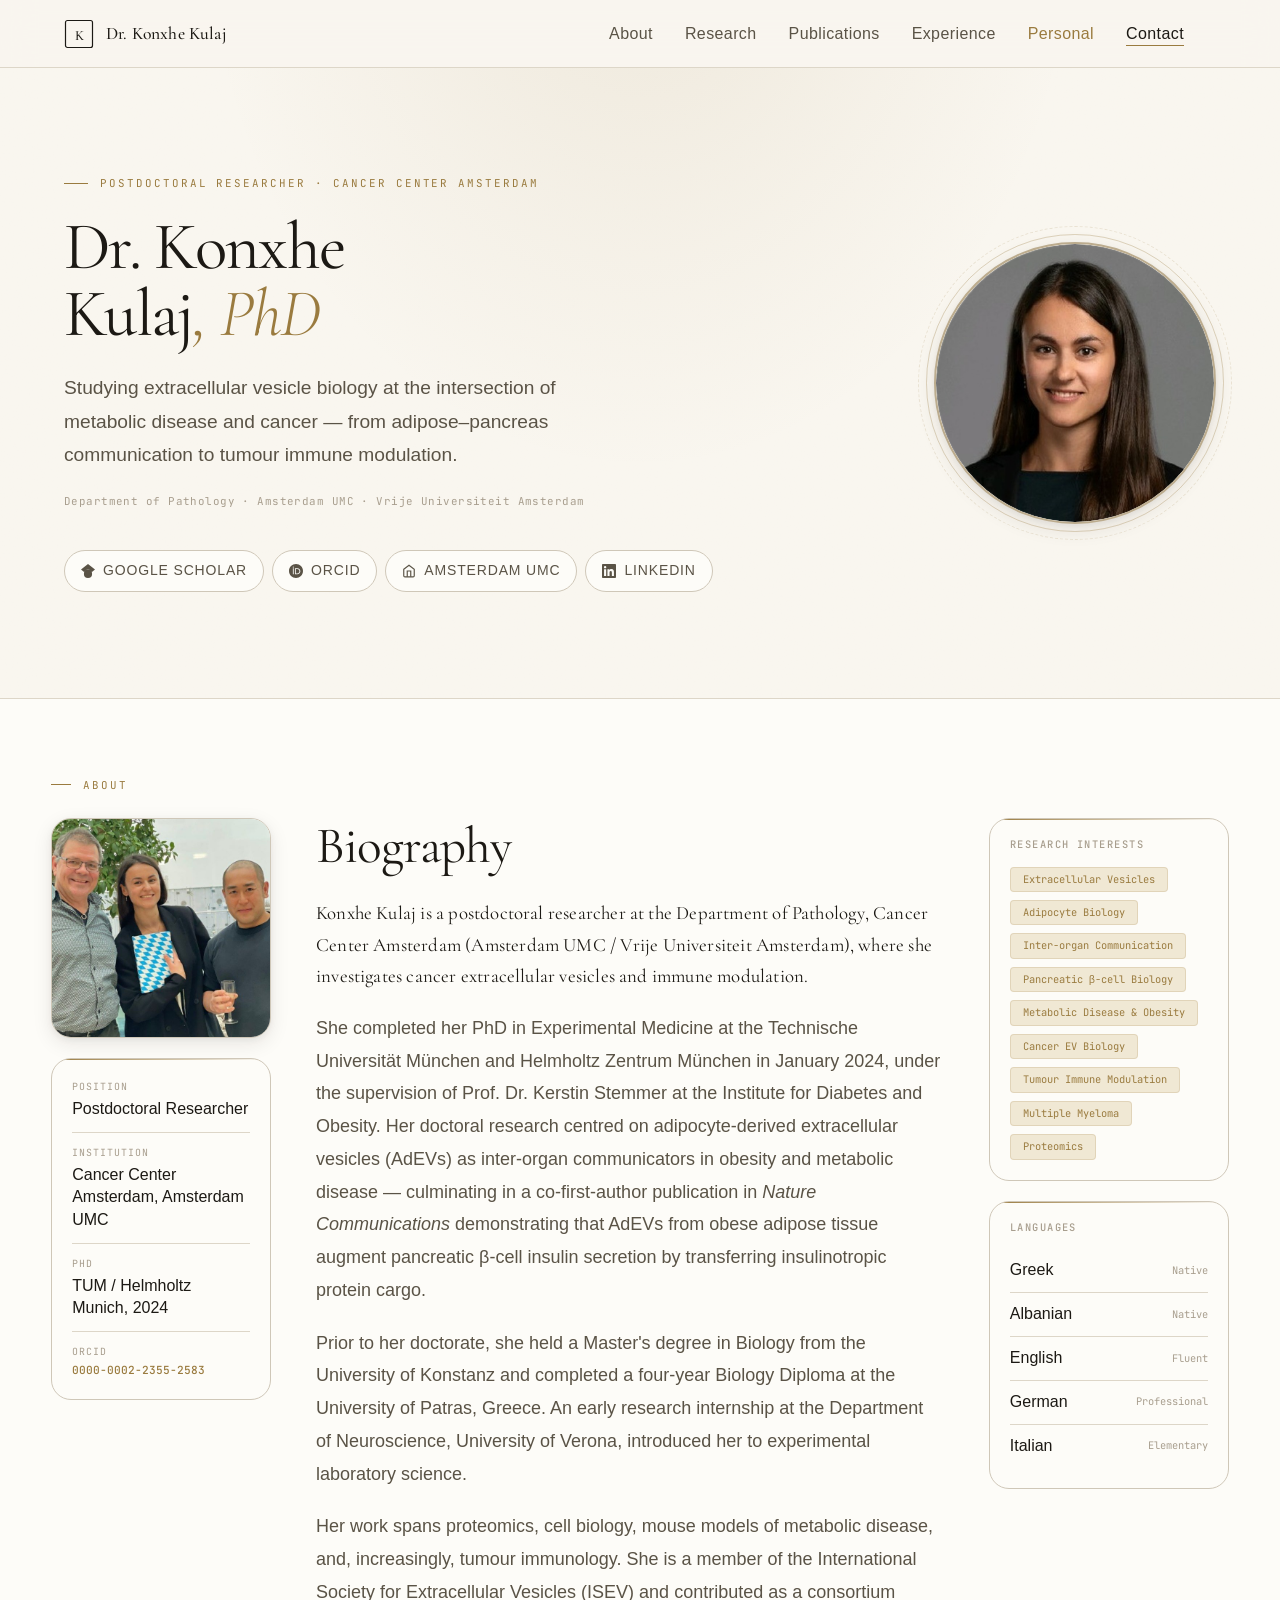
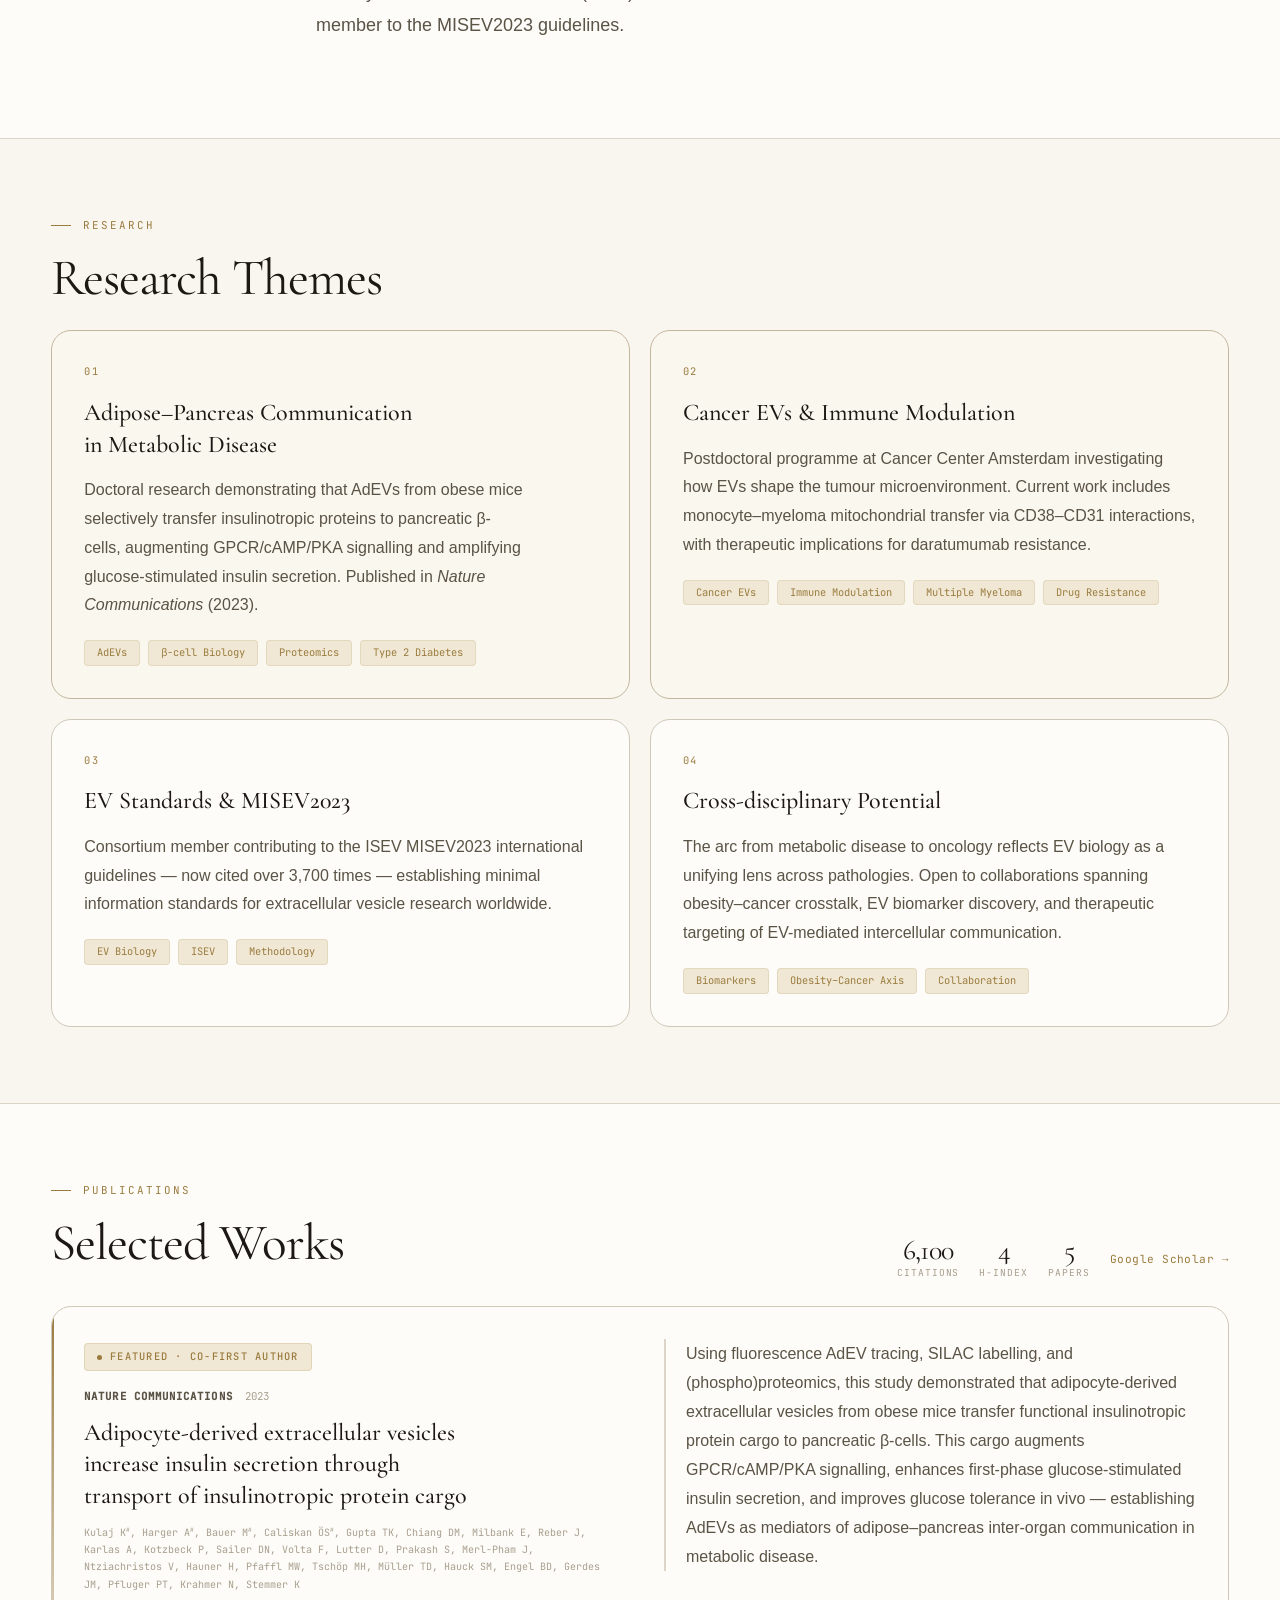
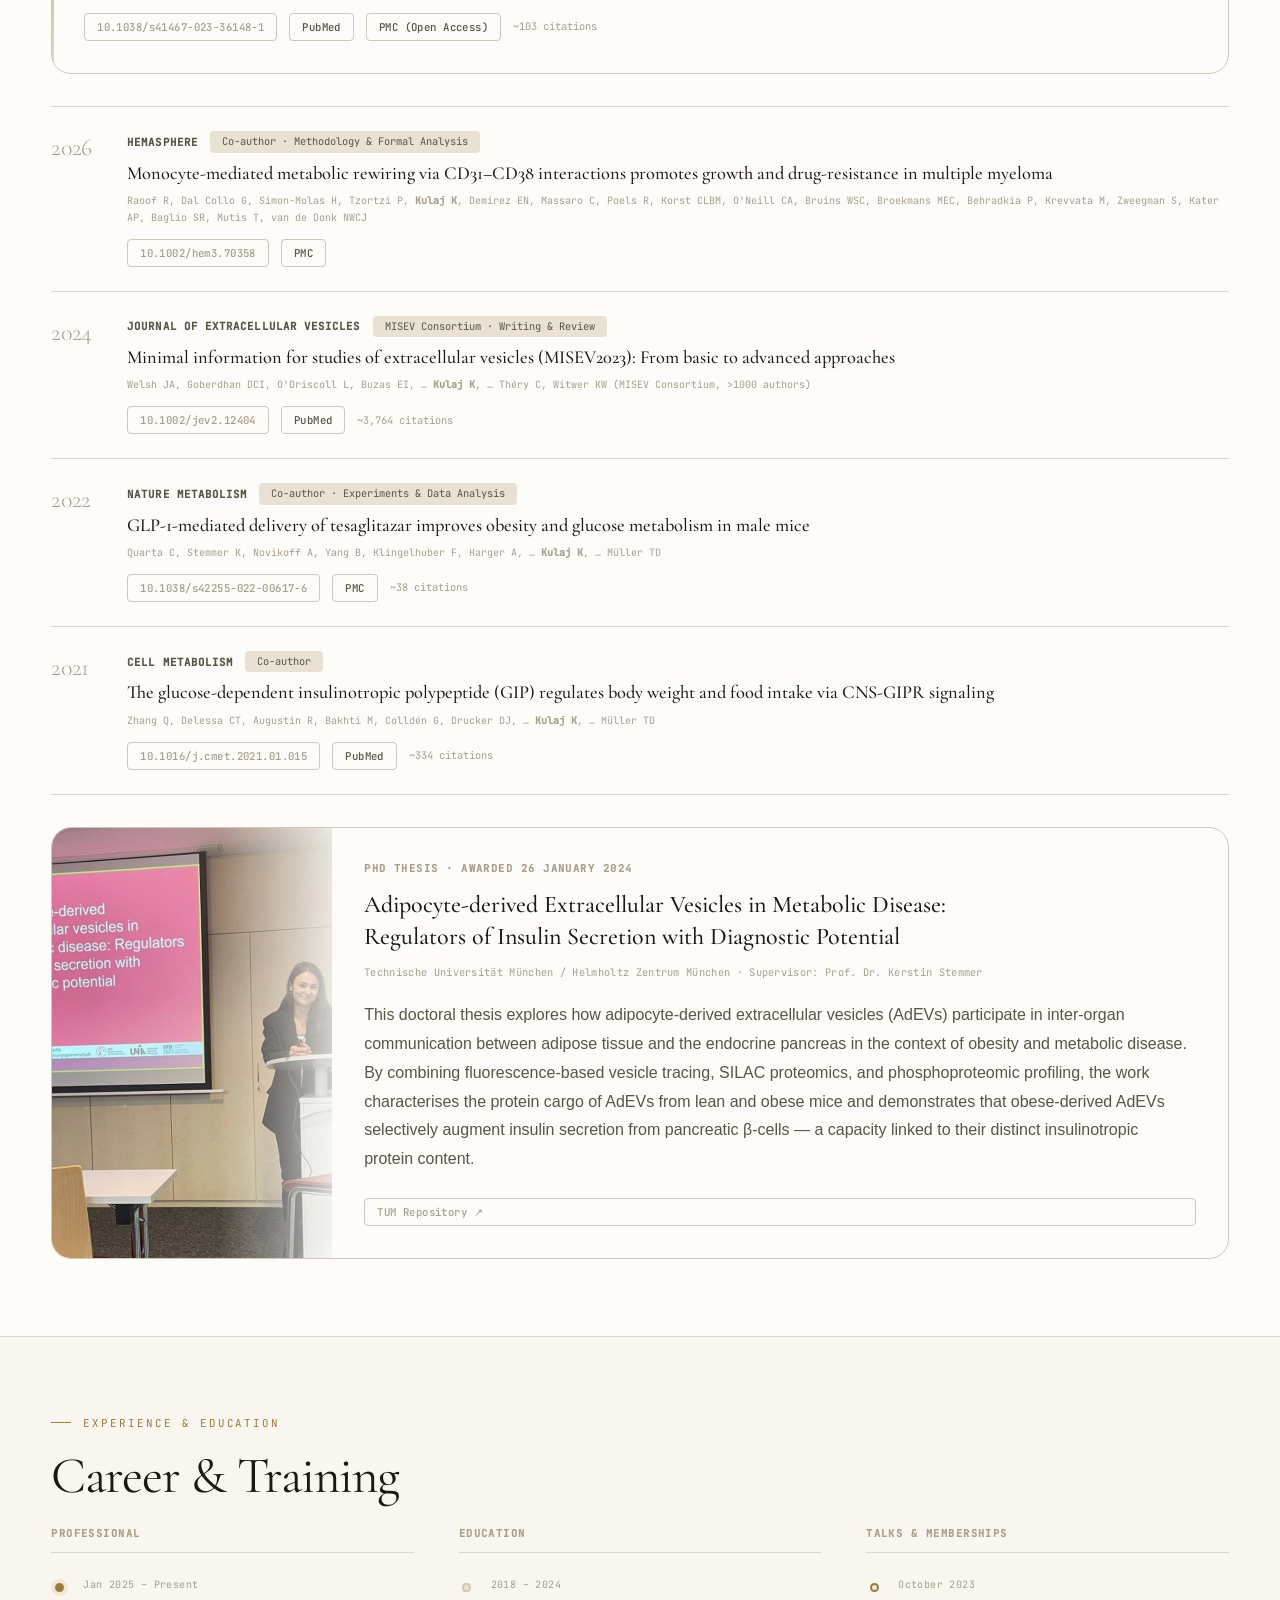
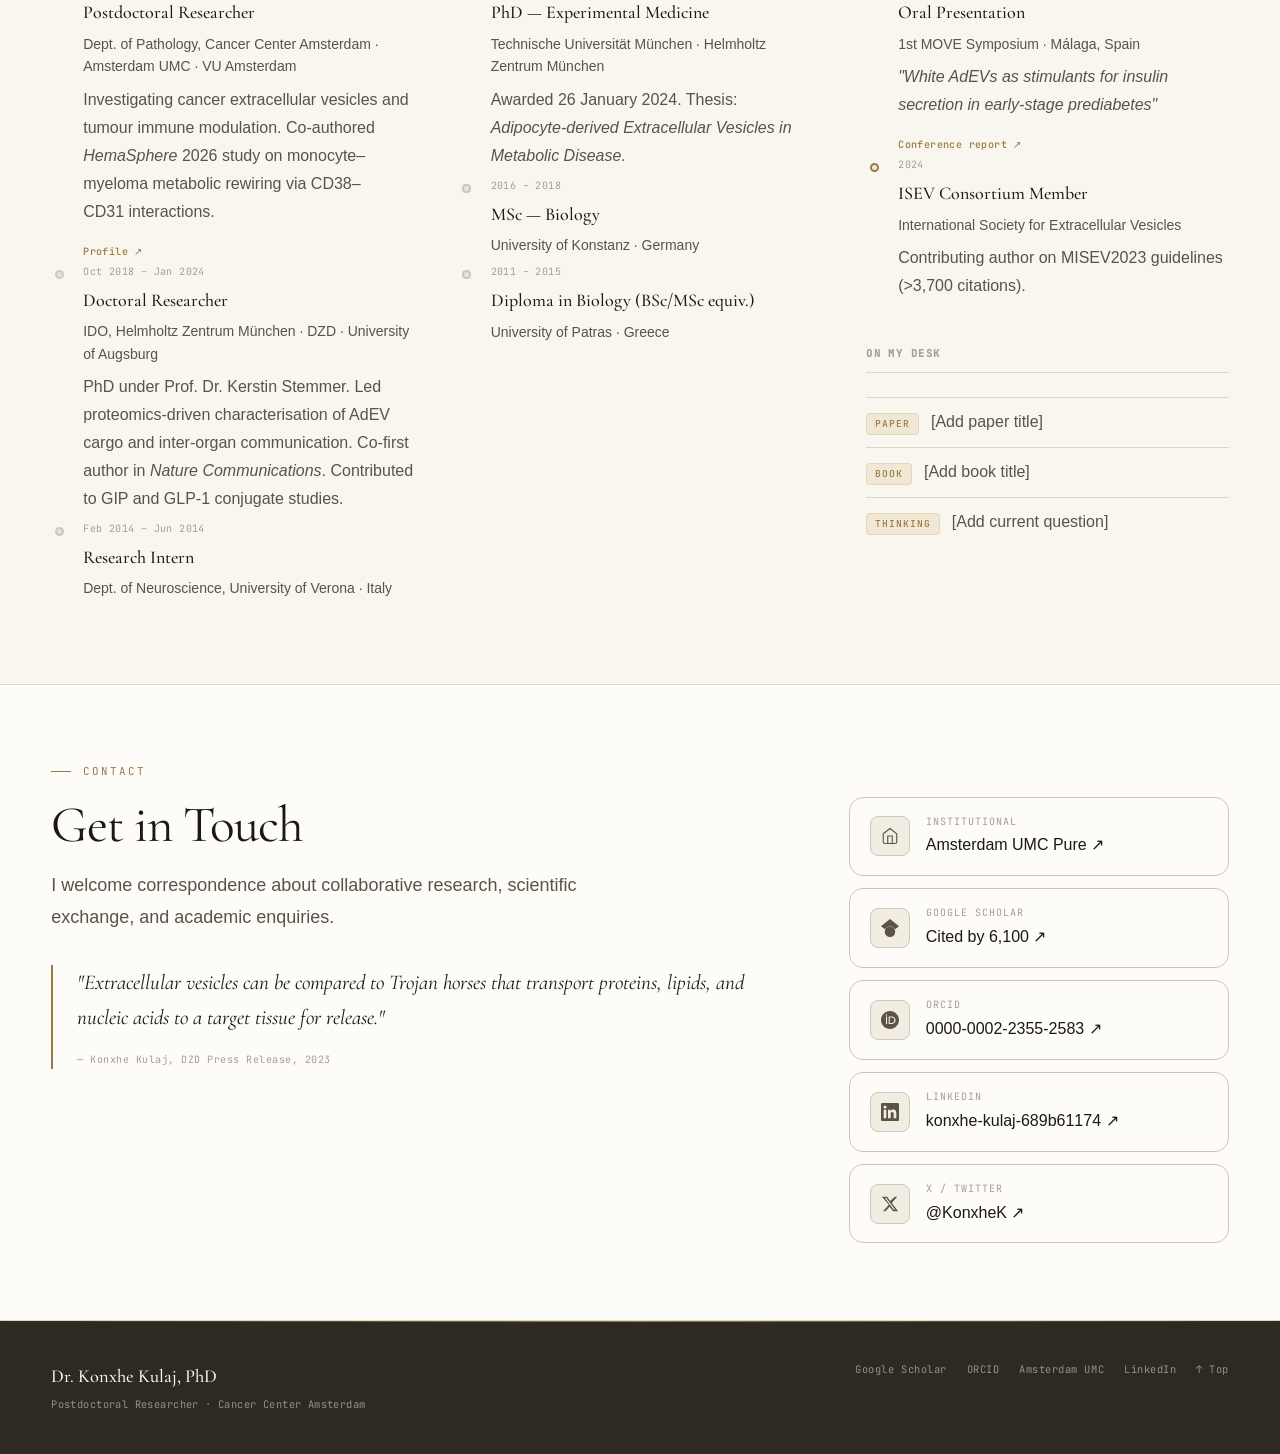
==== commit c583abd6: "Correct University of Patras diploma length to four years (2011-2015) Co-Authored-By: Claude Sonnet " ====
--- a/index.html
+++ b/index.html
@@ -171,7 +171,7 @@
             <h2 class="section-title" id="about-h">Biography</h2>
             <p class="about-lead">Konxhe Kulaj is a postdoctoral researcher at the Department of Pathology, Cancer Center Amsterdam (Amsterdam UMC / Vrije Universiteit Amsterdam), where she investigates cancer extracellular vesicles and immune modulation.</p>
             <p>She completed her PhD in Experimental Medicine at the Technische Universität München and Helmholtz Zentrum München in January 2024, under the supervision of Prof. Dr. Kerstin Stemmer at the Institute for Diabetes and Obesity. Her doctoral research centred on adipocyte-derived extracellular vesicles (AdEVs) as inter-organ communicators in obesity and metabolic disease — culminating in a co-first-author publication in <em>Nature Communications</em> demonstrating that AdEVs from obese adipose tissue augment pancreatic β-cell insulin secretion by transferring insulinotropic protein cargo.</p>
-            <p>Prior to her doctorate, she held a Master's degree in Biology from the University of Konstanz and completed a five-year Biology Diploma at the University of Patras, Greece. An early research internship at the Department of Neuroscience, University of Verona, introduced her to experimental laboratory science.</p>
+            <p>Prior to her doctorate, she held a Master's degree in Biology from the University of Konstanz and completed a four-year Biology Diploma at the University of Patras, Greece. An early research internship at the Department of Neuroscience, University of Verona, introduced her to experimental laboratory science.</p>
             <p>Her work spans proteomics, cell biology, mouse models of metabolic disease, and, increasingly, tumour immunology. She is a member of the International Society for Extracellular Vesicles (ISEV) and contributed as a consortium member to the MISEV2023 guidelines.</p>
           </div>
 
@@ -409,7 +409,7 @@
               <article class="timeline-item">
                 <div class="tl-marker tl-marker--edu"></div>
                 <div class="tl-body">
-                  <div class="tl-period">2010 – 2015</div>
+                  <div class="tl-period">2011 – 2015</div>
                   <h4 class="tl-role">Diploma in Biology (BSc/MSc equiv.)</h4>
                   <p class="tl-org">University of Patras · Greece</p>
                 </div>
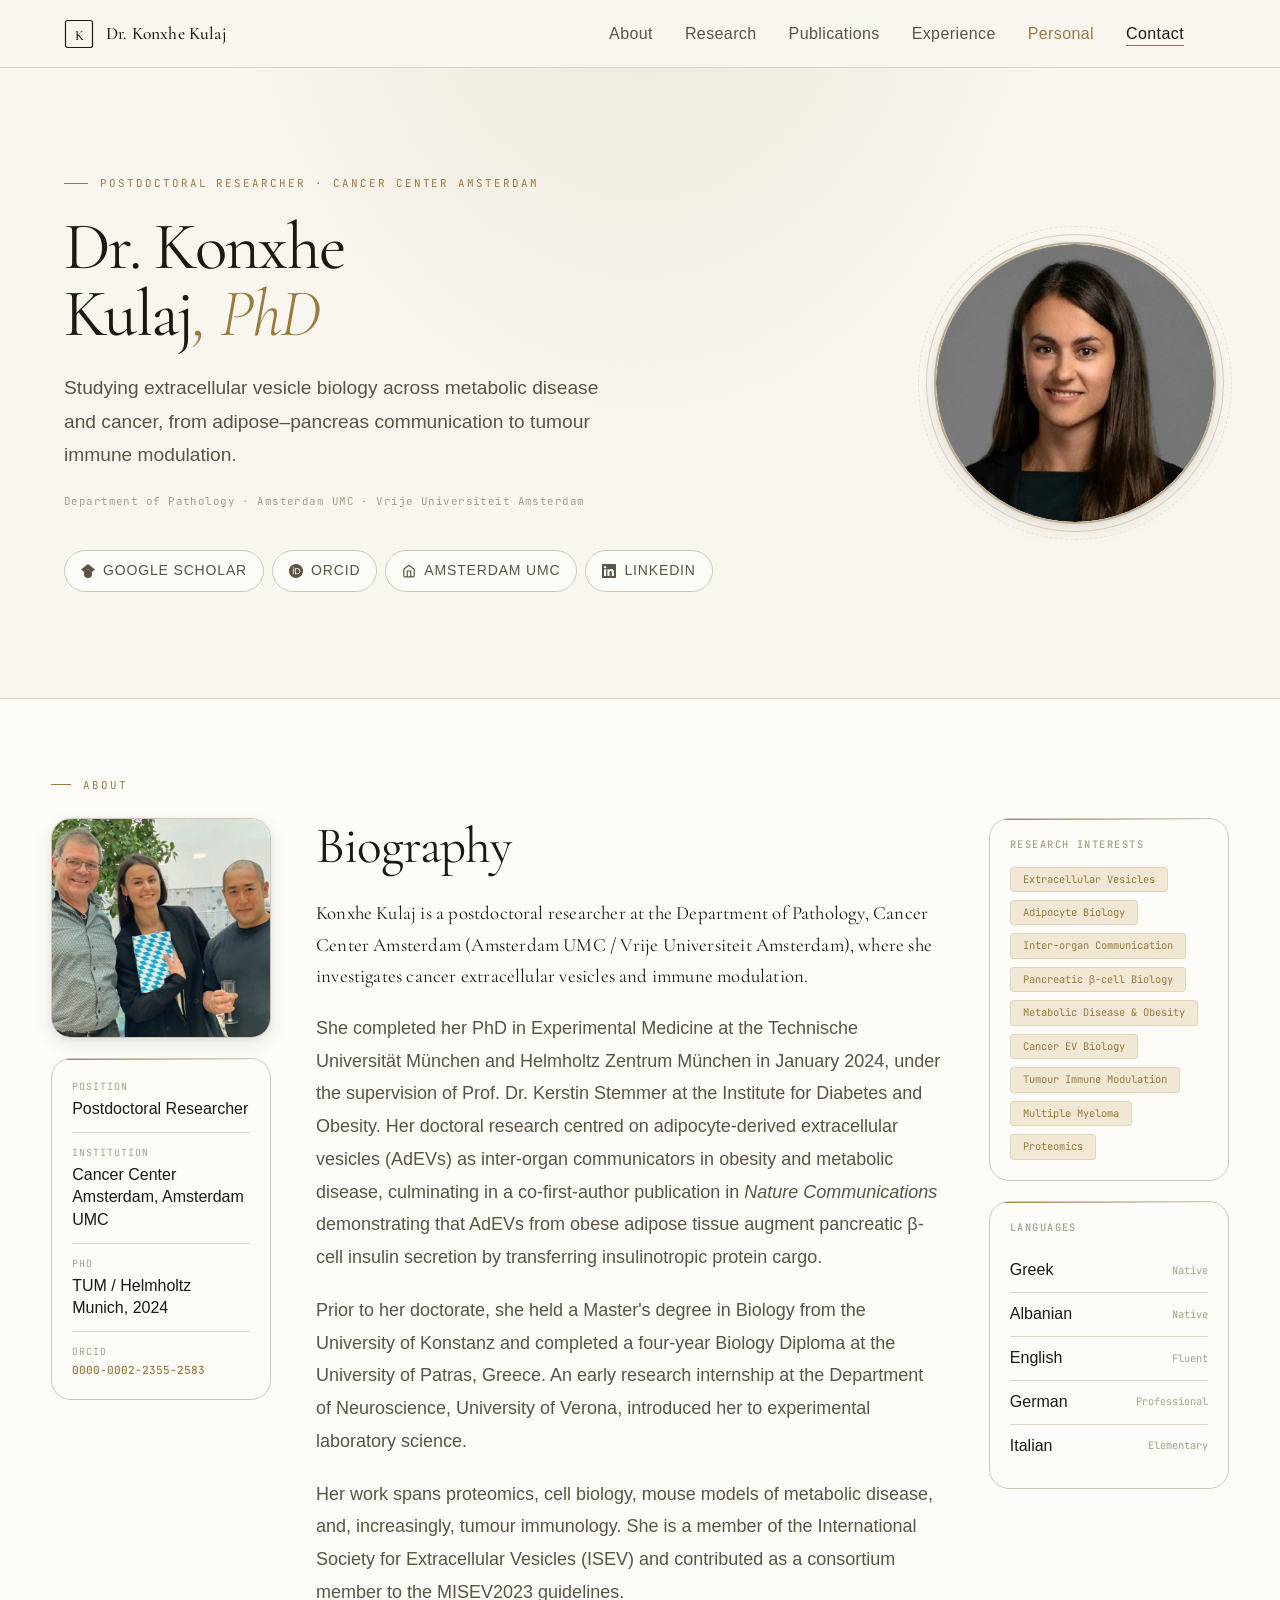
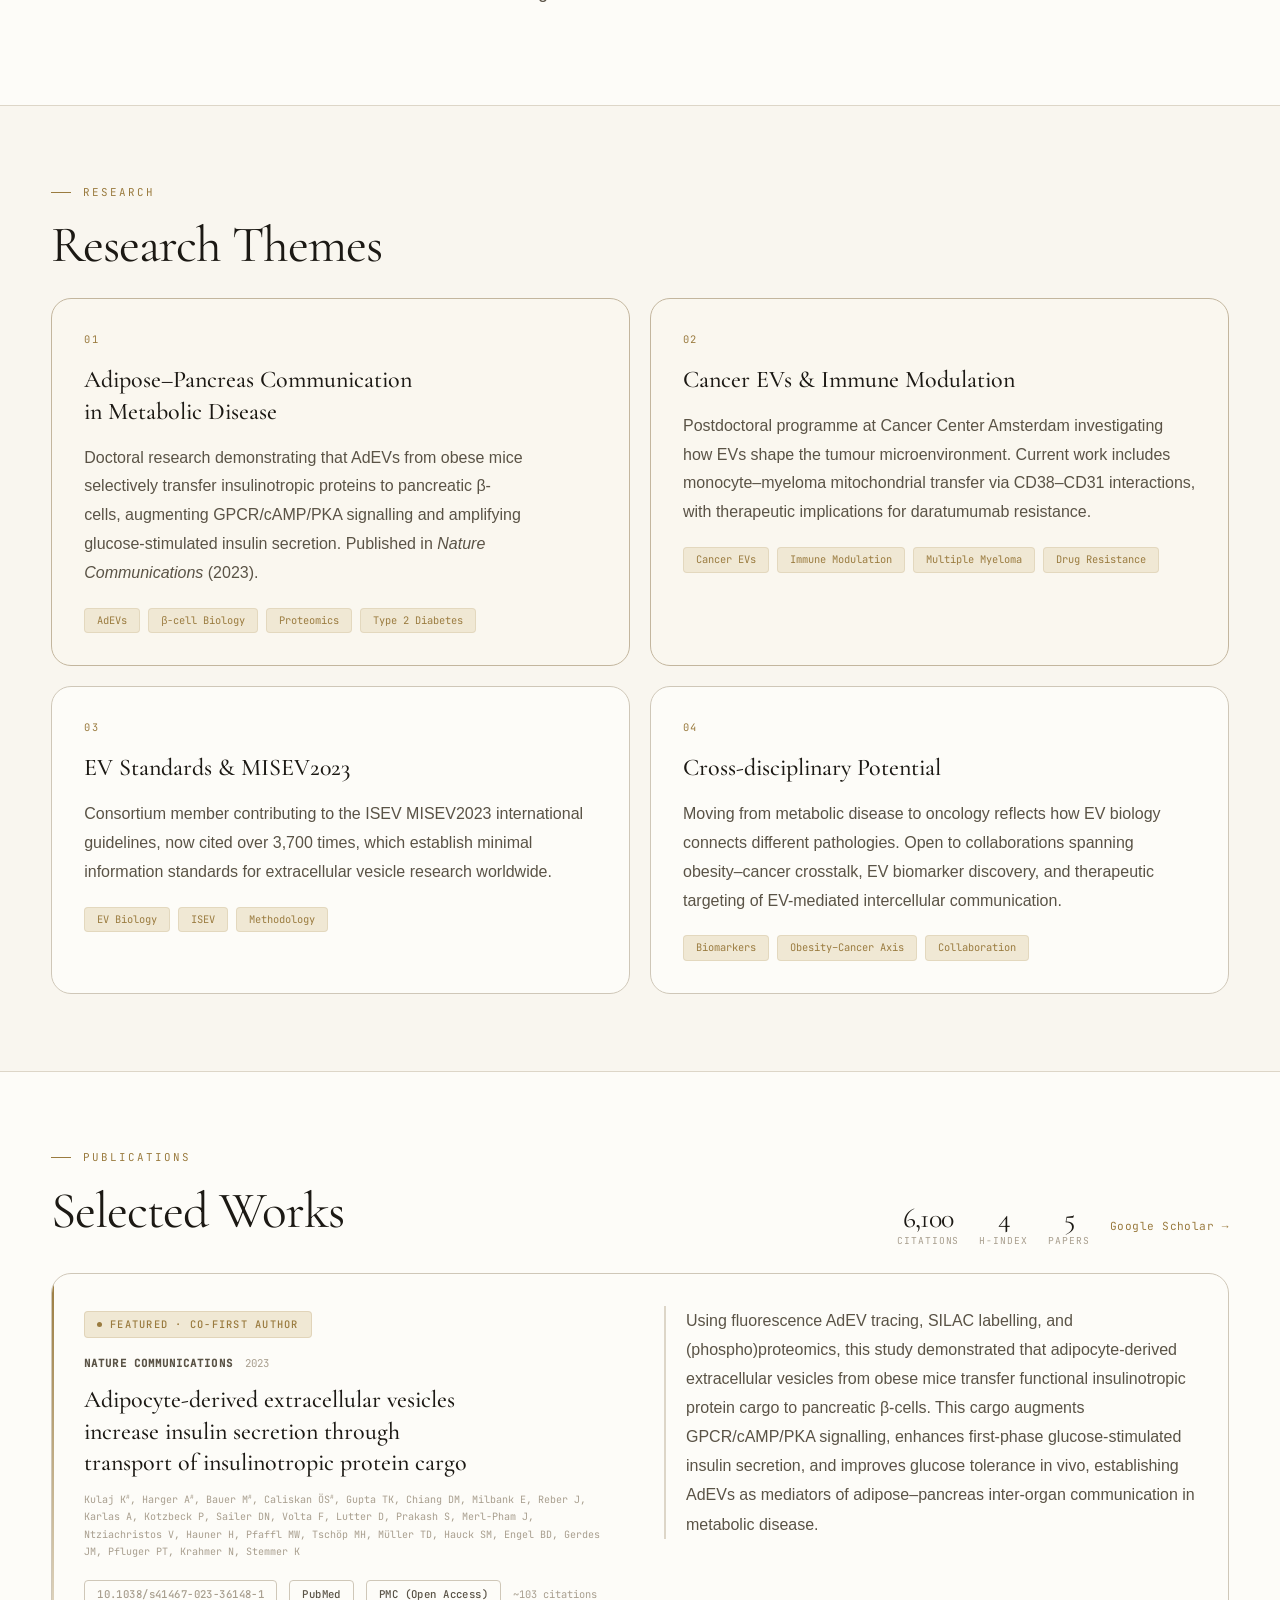
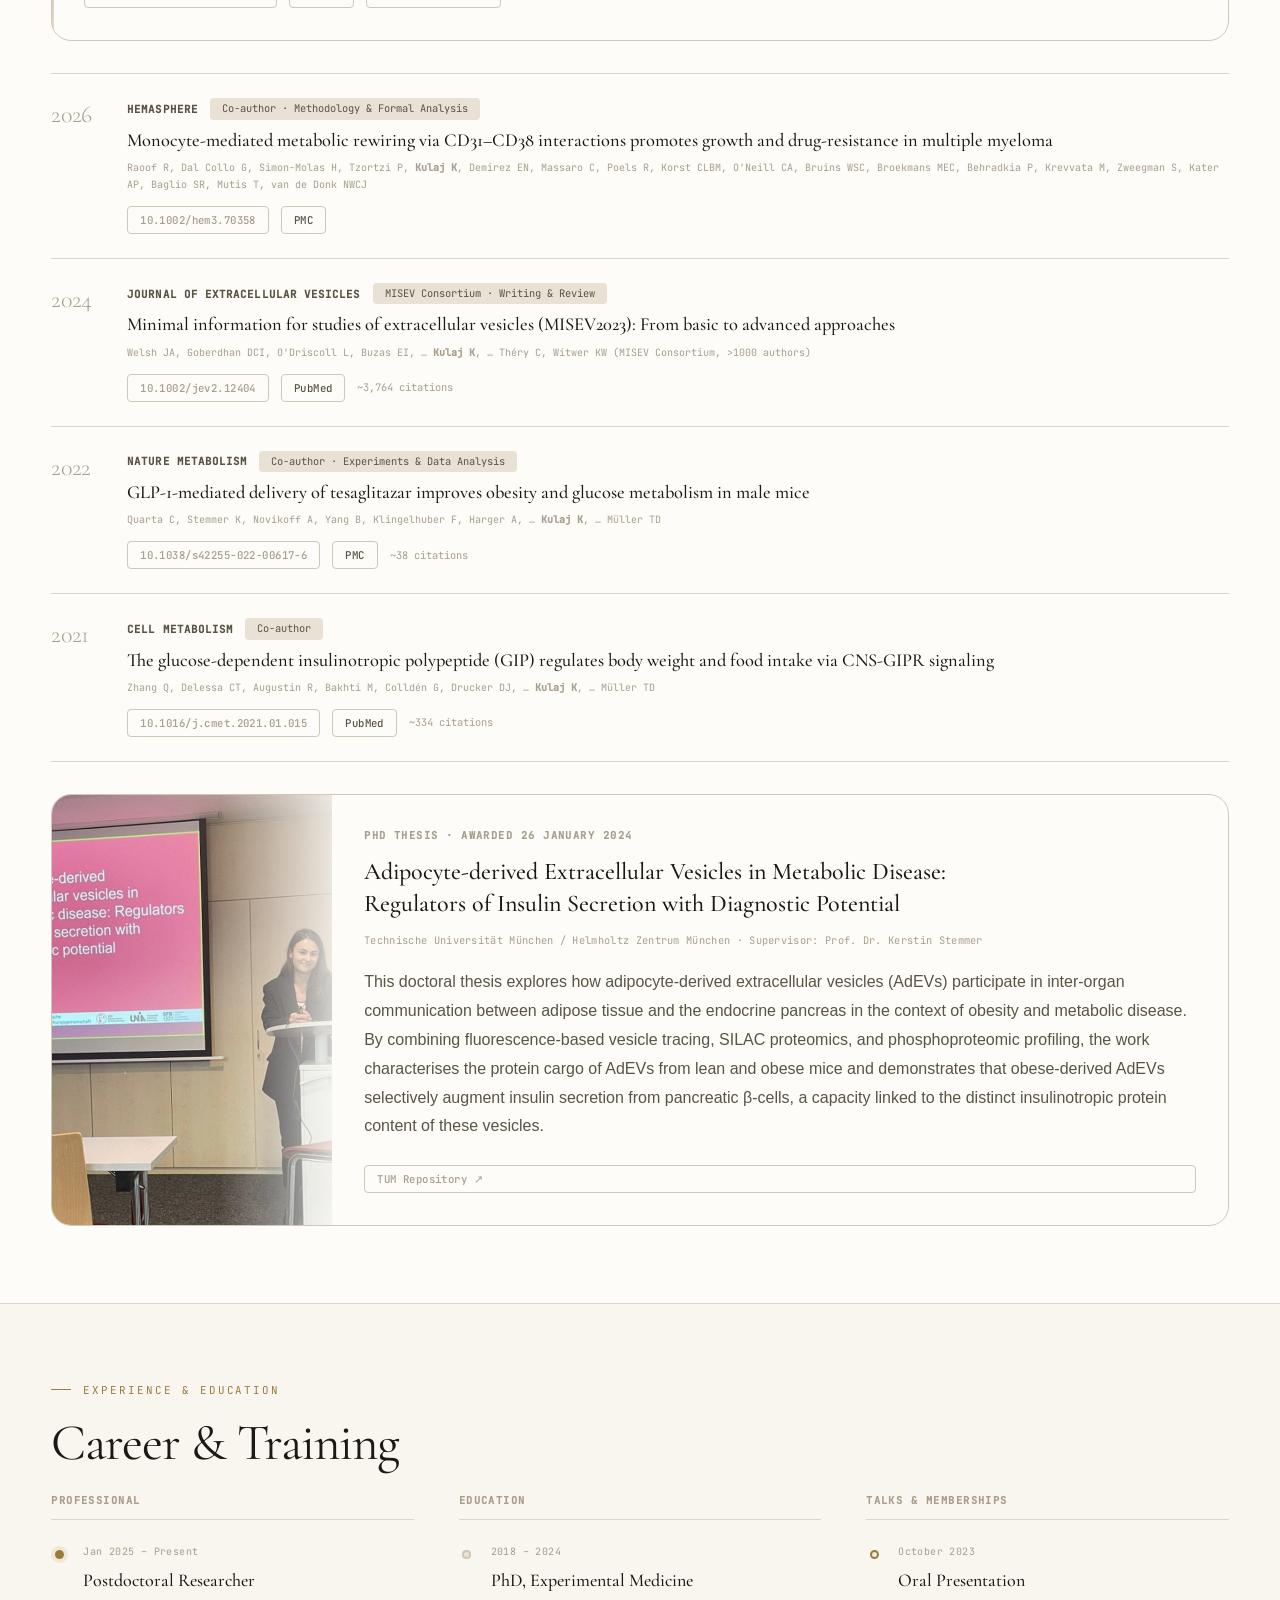
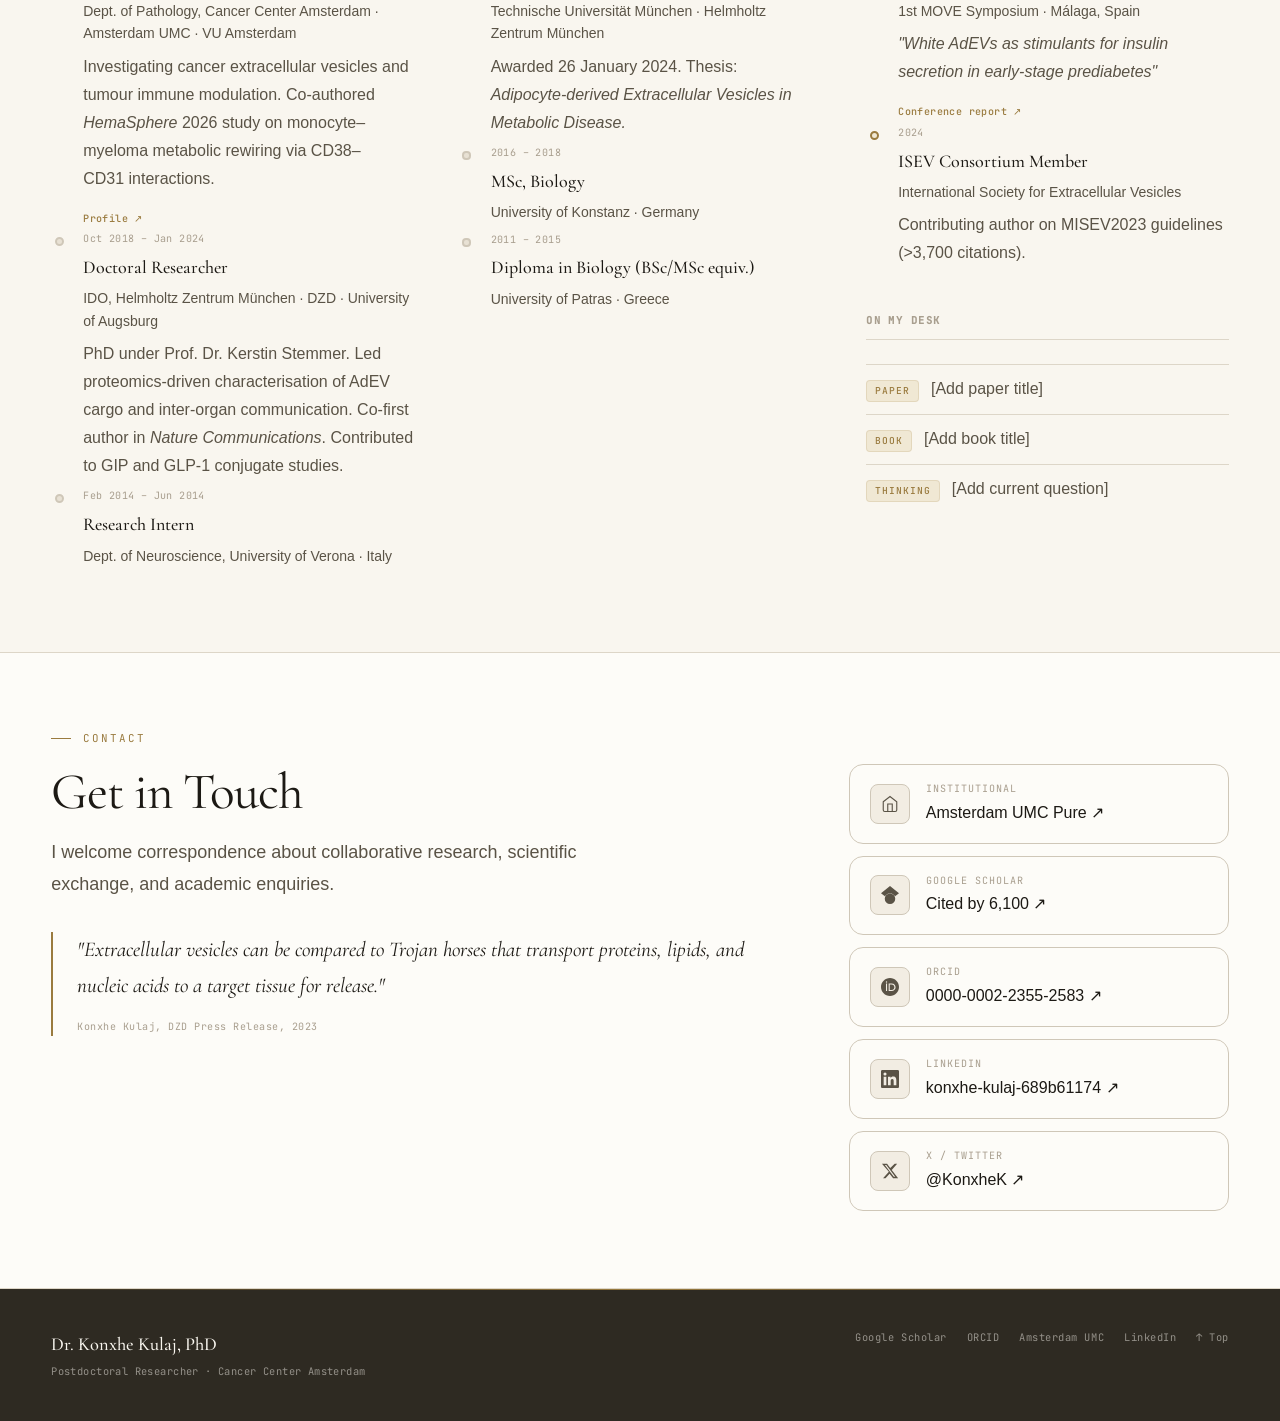
==== commit 7e490ca4: "Copy audit: remove em dashes and stock AI phrasing from site text Dashes replaced with commas, colon" ====
--- a/index.html
+++ b/index.html
@@ -3,7 +3,7 @@
 <head>
   <meta charset="UTF-8" />
   <meta name="viewport" content="width=device-width, initial-scale=1.0" />
-  <title>Dr. Konxhe Kulaj, PhD — Postdoctoral Researcher, Cancer Center Amsterdam</title>
+  <title>Dr. Konxhe Kulaj, PhD | Postdoctoral Researcher, Cancer Center Amsterdam</title>
   <meta name="description" content="Dr. Konxhe Kulaj is a postdoctoral researcher at Cancer Center Amsterdam (Amsterdam UMC) specialising in extracellular vesicle biology, metabolic disease, and cancer immunology." />
   <meta property="og:title" content="Dr. Konxhe Kulaj, PhD" />
   <meta property="og:description" content="Postdoctoral Researcher at Cancer Center Amsterdam · Extracellular Vesicles · Metabolic Disease · Cancer Immunology" />
@@ -55,7 +55,7 @@
   <!-- NAV -->
   <header class="site-header" id="site-header">
     <div class="header-inner">
-      <a href="#top" class="site-logo" aria-label="Dr. Konxhe Kulaj — home">
+      <a href="#top" class="site-logo" aria-label="Dr. Konxhe Kulaj, home">
         <svg width="30" height="30" viewBox="0 0 30 30" fill="none" aria-hidden="true">
           <rect x="1.5" y="1.5" width="27" height="27" rx="2" stroke="currentColor" stroke-width="1.2"/>
           <text x="15" y="21" text-anchor="middle" font-family="Cormorant Garamond,Georgia,serif" font-size="14" font-weight="500" fill="currentColor">K</text>
@@ -98,7 +98,7 @@
         <div class="hero-left">
           <p class="hero-eyebrow">Postdoctoral Researcher · Cancer Center Amsterdam</p>
           <h1 class="hero-name" id="hero-name">Dr. Konxhe<br>Kulaj<span class="hero-phd">, PhD</span></h1>
-          <p class="hero-statement">Studying extracellular vesicle biology at the intersection of metabolic disease and cancer — from adipose–pancreas communication to tumour immune modulation.</p>
+          <p class="hero-statement">Studying extracellular vesicle biology across metabolic disease and cancer, from adipose–pancreas communication to tumour immune modulation.</p>
           <p class="hero-affil">Department of Pathology · Amsterdam UMC · Vrije Universiteit Amsterdam</p>
           <div class="hero-links">
             <a href="https://scholar.google.com/citations?user=rQQsSL4AAAAJ&hl=en" target="_blank" rel="noopener" class="hero-link">
@@ -170,7 +170,7 @@
           <div class="about-bio">
             <h2 class="section-title" id="about-h">Biography</h2>
             <p class="about-lead">Konxhe Kulaj is a postdoctoral researcher at the Department of Pathology, Cancer Center Amsterdam (Amsterdam UMC / Vrije Universiteit Amsterdam), where she investigates cancer extracellular vesicles and immune modulation.</p>
-            <p>She completed her PhD in Experimental Medicine at the Technische Universität München and Helmholtz Zentrum München in January 2024, under the supervision of Prof. Dr. Kerstin Stemmer at the Institute for Diabetes and Obesity. Her doctoral research centred on adipocyte-derived extracellular vesicles (AdEVs) as inter-organ communicators in obesity and metabolic disease — culminating in a co-first-author publication in <em>Nature Communications</em> demonstrating that AdEVs from obese adipose tissue augment pancreatic β-cell insulin secretion by transferring insulinotropic protein cargo.</p>
+            <p>She completed her PhD in Experimental Medicine at the Technische Universität München and Helmholtz Zentrum München in January 2024, under the supervision of Prof. Dr. Kerstin Stemmer at the Institute for Diabetes and Obesity. Her doctoral research centred on adipocyte-derived extracellular vesicles (AdEVs) as inter-organ communicators in obesity and metabolic disease, culminating in a co-first-author publication in <em>Nature Communications</em> demonstrating that AdEVs from obese adipose tissue augment pancreatic β-cell insulin secretion by transferring insulinotropic protein cargo.</p>
             <p>Prior to her doctorate, she held a Master's degree in Biology from the University of Konstanz and completed a four-year Biology Diploma at the University of Patras, Greece. An early research internship at the Department of Neuroscience, University of Verona, introduced her to experimental laboratory science.</p>
             <p>Her work spans proteomics, cell biology, mouse models of metabolic disease, and, increasingly, tumour immunology. She is a member of the International Society for Extracellular Vesicles (ISEV) and contributed as a consortium member to the MISEV2023 guidelines.</p>
           </div>
@@ -227,13 +227,13 @@
           <article class="research-card">
             <div class="research-card__num">03</div>
             <h3 class="research-card__title">EV Standards &amp; MISEV2023</h3>
-            <p class="research-card__body">Consortium member contributing to the ISEV MISEV2023 international guidelines — now cited over 3,700 times — establishing minimal information standards for extracellular vesicle research worldwide.</p>
+            <p class="research-card__body">Consortium member contributing to the ISEV MISEV2023 international guidelines, now cited over 3,700 times, which establish minimal information standards for extracellular vesicle research worldwide.</p>
             <div class="research-card__tags"><span>EV Biology</span><span>ISEV</span><span>Methodology</span></div>
           </article>
           <article class="research-card">
             <div class="research-card__num">04</div>
             <h3 class="research-card__title">Cross-disciplinary Potential</h3>
-            <p class="research-card__body">The arc from metabolic disease to oncology reflects EV biology as a unifying lens across pathologies. Open to collaborations spanning obesity–cancer crosstalk, EV biomarker discovery, and therapeutic targeting of EV-mediated intercellular communication.</p>
+            <p class="research-card__body">Moving from metabolic disease to oncology reflects how EV biology connects different pathologies. Open to collaborations spanning obesity–cancer crosstalk, EV biomarker discovery, and therapeutic targeting of EV-mediated intercellular communication.</p>
             <div class="research-card__tags"><span>Biomarkers</span><span>Obesity–Cancer Axis</span><span>Collaboration</span></div>
           </article>
         </div>
@@ -268,7 +268,7 @@
             </div>
           </div>
           <div class="pub-featured__right">
-            <p class="pub-featured__abstract">Using fluorescence AdEV tracing, SILAC labelling, and (phospho)proteomics, this study demonstrated that adipocyte-derived extracellular vesicles from obese mice transfer functional insulinotropic protein cargo to pancreatic β-cells. This cargo augments GPCR/cAMP/PKA signalling, enhances first-phase glucose-stimulated insulin secretion, and improves glucose tolerance in vivo — establishing AdEVs as mediators of adipose–pancreas inter-organ communication in metabolic disease.</p>
+            <p class="pub-featured__abstract">Using fluorescence AdEV tracing, SILAC labelling, and (phospho)proteomics, this study demonstrated that adipocyte-derived extracellular vesicles from obese mice transfer functional insulinotropic protein cargo to pancreatic β-cells. This cargo augments GPCR/cAMP/PKA signalling, enhances first-phase glucose-stimulated insulin secretion, and improves glucose tolerance in vivo, establishing AdEVs as mediators of adipose–pancreas inter-organ communication in metabolic disease.</p>
           </div>
         </div>
 
@@ -337,7 +337,7 @@
             <div class="thesis-block__label">PhD Thesis · Awarded 26 January 2024</div>
             <h3 class="thesis-block__title">Adipocyte-derived Extracellular Vesicles in Metabolic Disease: Regulators of Insulin Secretion with Diagnostic Potential</h3>
             <p class="thesis-block__meta-line">Technische Universität München / Helmholtz Zentrum München · Supervisor: Prof. Dr. Kerstin Stemmer</p>
-            <p class="thesis-block__abstract">This doctoral thesis explores how adipocyte-derived extracellular vesicles (AdEVs) participate in inter-organ communication between adipose tissue and the endocrine pancreas in the context of obesity and metabolic disease. By combining fluorescence-based vesicle tracing, SILAC proteomics, and phosphoproteomic profiling, the work characterises the protein cargo of AdEVs from lean and obese mice and demonstrates that obese-derived AdEVs selectively augment insulin secretion from pancreatic β-cells — a capacity linked to their distinct insulinotropic protein content.</p>
+            <p class="thesis-block__abstract">This doctoral thesis explores how adipocyte-derived extracellular vesicles (AdEVs) participate in inter-organ communication between adipose tissue and the endocrine pancreas in the context of obesity and metabolic disease. By combining fluorescence-based vesicle tracing, SILAC proteomics, and phosphoproteomic profiling, the work characterises the protein cargo of AdEVs from lean and obese mice and demonstrates that obese-derived AdEVs selectively augment insulin secretion from pancreatic β-cells, a capacity linked to the distinct insulinotropic protein content of these vesicles.</p>
             <a href="https://mediatum.ub.tum.de/1718985" target="_blank" rel="noopener" class="pub-link pub-link--doi">TUM Repository ↗</a>
           </div>
         </div>
@@ -393,7 +393,7 @@
                 <div class="tl-marker tl-marker--edu"></div>
                 <div class="tl-body">
                   <div class="tl-period">2018 – 2024</div>
-                  <h4 class="tl-role">PhD — Experimental Medicine</h4>
+                  <h4 class="tl-role">PhD, Experimental Medicine</h4>
                   <p class="tl-org">Technische Universität München · Helmholtz Zentrum München</p>
                   <p class="tl-desc">Awarded 26 January 2024. Thesis: <em>Adipocyte-derived Extracellular Vesicles in Metabolic Disease.</em></p>
                 </div>
@@ -402,7 +402,7 @@
                 <div class="tl-marker tl-marker--edu"></div>
                 <div class="tl-body">
                   <div class="tl-period">2016 – 2018</div>
-                  <h4 class="tl-role">MSc — Biology</h4>
+                  <h4 class="tl-role">MSc, Biology</h4>
                   <p class="tl-org">University of Konstanz · Germany</p>
                 </div>
               </article>
@@ -464,7 +464,7 @@
             <p class="contact-intro">I welcome correspondence about collaborative research, scientific exchange, and academic enquiries.</p>
             <blockquote class="contact-quote">
               "Extracellular vesicles can be compared to Trojan horses that transport proteins, lipids, and nucleic acids to a target tissue for release."
-              <cite>— Konxhe Kulaj, DZD Press Release, 2023</cite>
+              <cite>Konxhe Kulaj, DZD Press Release, 2023</cite>
             </blockquote>
           </div>
 
